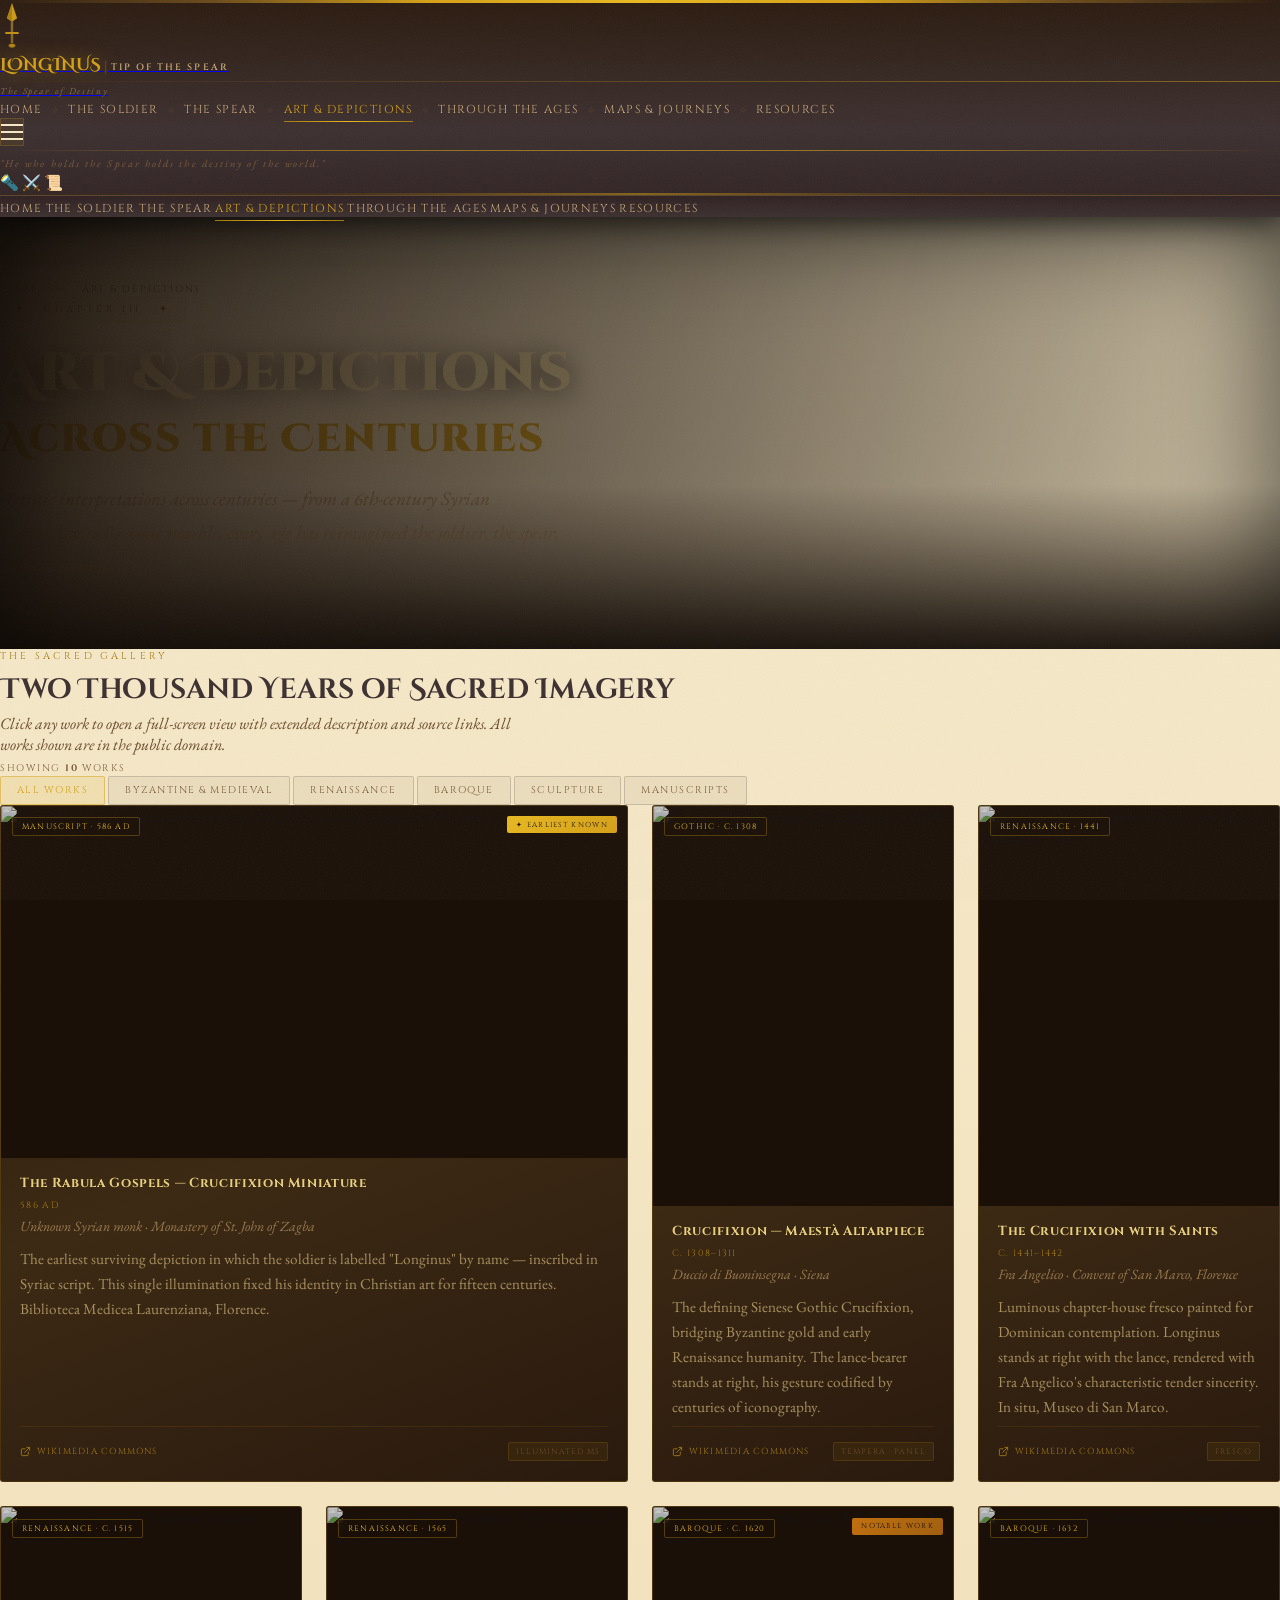
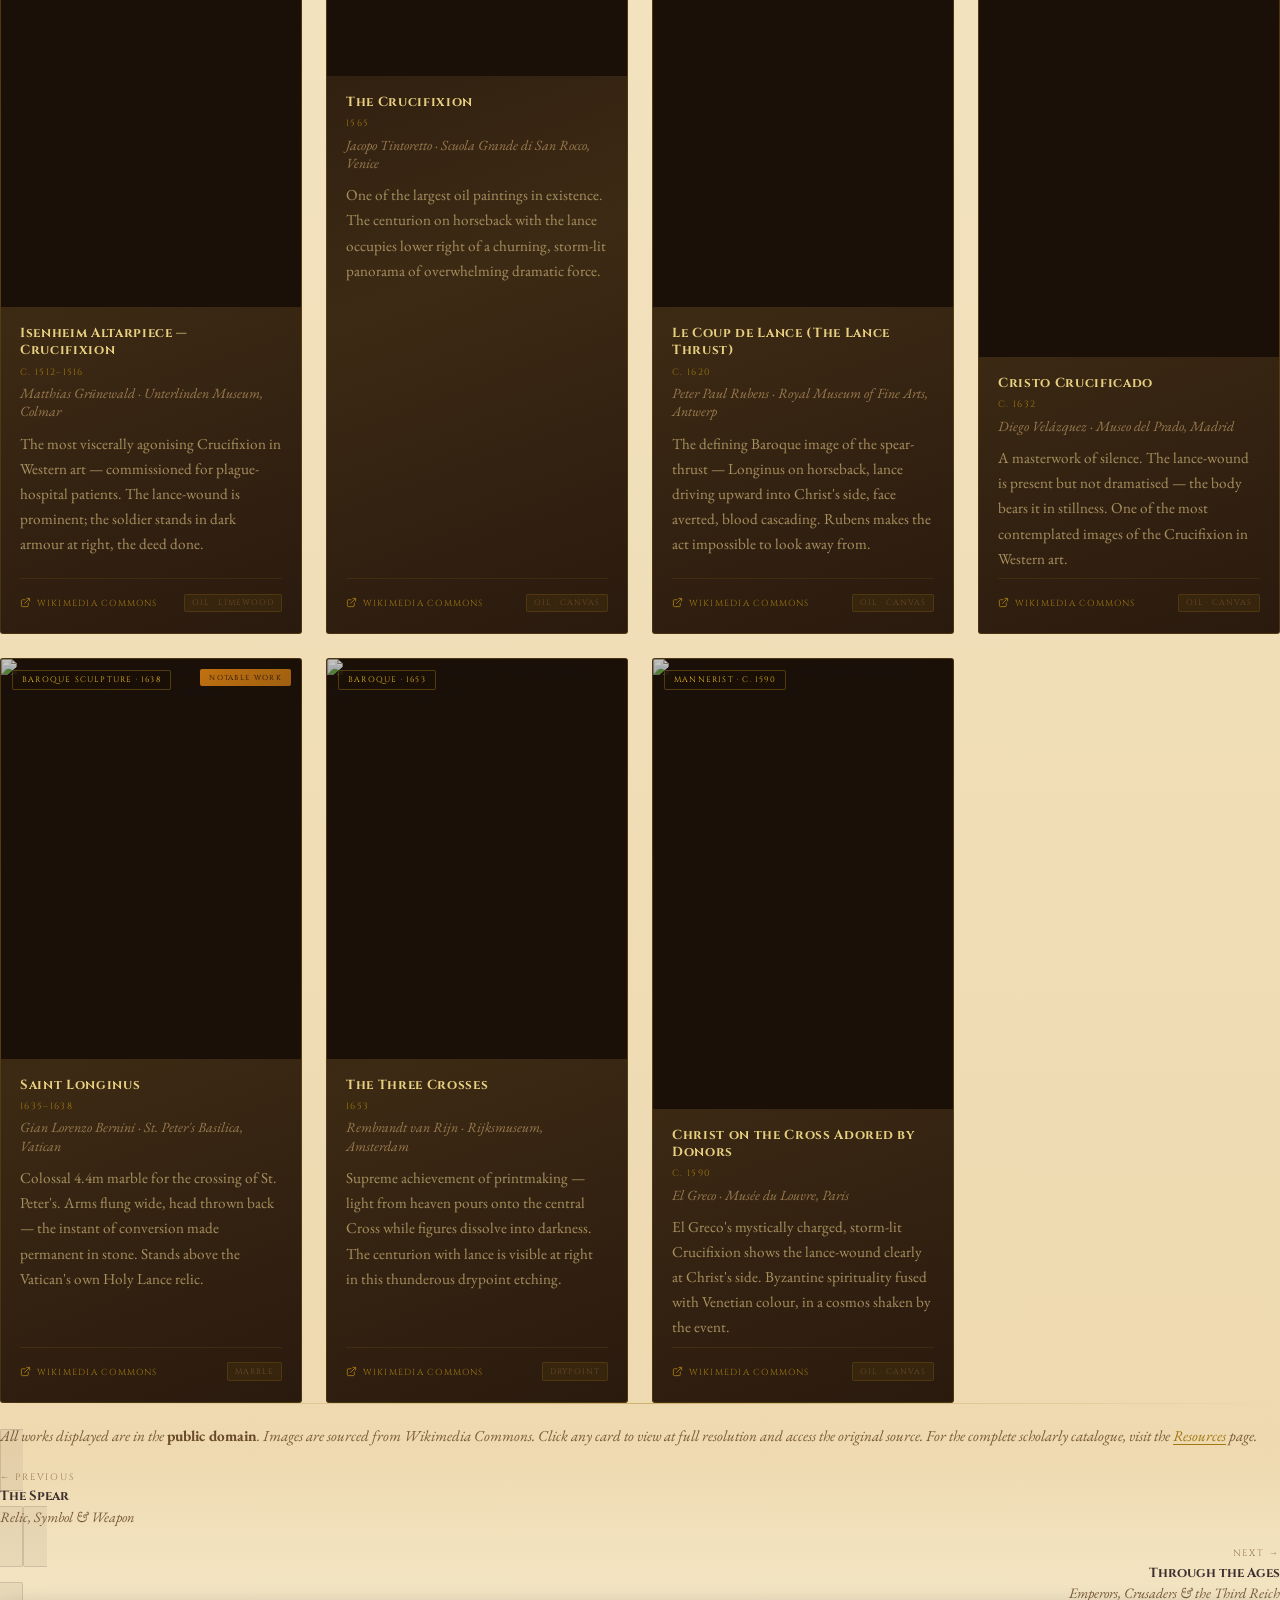
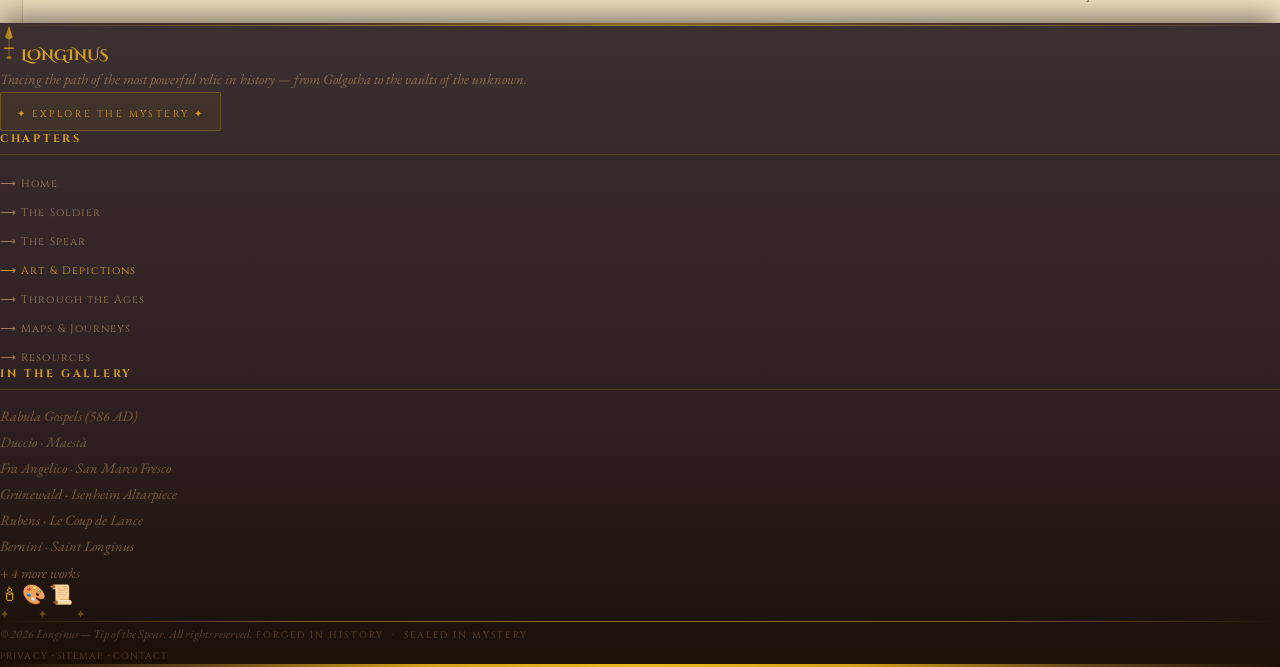
==== art-depictions.html @ 4d1e281c "Rename artifacts.html to art-depictions.html" ====
<!DOCTYPE html>
<html lang="en">
<head>
  <meta charset="UTF-8" />
  <meta name="viewport" content="width=device-width, initial-scale=1.0" />
  <title>Art &amp; Depictions — Gallery | Longinus · Tip of the Spear</title>
  <meta name="description" content="Two thousand years of sacred imagery — Longinus and the Spear of Destiny depicted from Byzantine manuscripts to Baroque masterworks." />

  <script src="https://cdn.tailwindcss.com"></script>
  <link rel="preconnect" href="https://fonts.googleapis.com" />
  <link rel="preconnect" href="https://fonts.gstatic.com" crossorigin />
  <link href="https://fonts.googleapis.com/css2?family=Cinzel+Decorative:wght@400;700;900&family=Cinzel:wght@400;600;700&family=EB+Garamond:ital,wght@0,400;0,600;1,400;1,600&display=swap" rel="stylesheet" />

  <style>
    *, *::before, *::after { box-sizing: border-box; margin: 0; padding: 0; }

    :root {
      --parchment:      #f5e8c7;
      --parchment-dark: #e8d5a3;
      --leather:        #3c2f2f;
      --gold:           #d4a017;
      --gold-light:     #e8b820;
      --gold-dim:       #a07810;
      --shadow:         #1a1008;
      --ink:            #2a1f1f;
    }

    html { scroll-behavior: smooth; }
    body {
      background-color: var(--parchment);
      color: var(--ink);
      font-family: 'EB Garamond', Georgia, serif;
      min-height: 100vh;
      display: flex;
      flex-direction: column;
      overflow-x: hidden;
    }

    /* ── Grain ── */
    .grain::before {
      content: ''; position: absolute; inset: 0;
      background-image: url("data:image/svg+xml,%3Csvg xmlns='http://www.w3.org/2000/svg' width='400' height='400'%3E%3Cfilter id='n'%3E%3CfeTurbulence type='fractalNoise' baseFrequency='0.78' numOctaves='4' stitchTiles='stitch'/%3E%3CfeColorMatrix type='saturate' values='0'/%3E%3C/filter%3E%3Crect width='400' height='400' filter='url(%23n)' opacity='0.05'/%3E%3C/svg%3E");
      pointer-events: none; z-index: 1;
    }

    .gold-rule { border:none; height:1px; background:linear-gradient(90deg,transparent,var(--gold),var(--gold-light),var(--gold),transparent); opacity:0.55; }

    /* ── Nav ── */
    .nav-link { position:relative; text-decoration:none; color:#c8a878; font-family:'Cinzel',serif; font-size:0.72rem; letter-spacing:0.12em; text-transform:uppercase; padding:0.2em 0; transition:color 0.25s; }
    .nav-link::after { content:''; position:absolute; left:50%; right:50%; bottom:-3px; height:1px; background:linear-gradient(90deg,var(--gold-dim),var(--gold-light),var(--gold-dim)); transition:left 0.3s,right 0.3s; }
    .nav-link:hover { color:var(--gold-light); }
    .nav-link:hover::after { left:0; right:0; }
    .nav-link.active { color:var(--gold); }
    .nav-link.active::after { left:0; right:0; }
    .spear-sep { display:inline-block; color:#6a4a2a; opacity:0.5; font-size:0.65rem; margin:0 0.4rem; user-select:none; }

    @keyframes border-shimmer { 0%{background-position:0% 50%} 100%{background-position:200% 50%} }
    .logo-shimmer { background:linear-gradient(90deg,transparent,rgba(212,160,23,0.5),transparent); background-size:200% 100%; animation:border-shimmer 4s linear infinite; }

    .relic-glow { transition:filter 0.35s,transform 0.35s; cursor:pointer; }
    .relic-glow:hover { filter:drop-shadow(0 0 6px rgba(212,160,23,0.85)) drop-shadow(0 0 14px rgba(212,160,23,0.45)); transform:scale(1.1); }
    .torch-icon { display:inline-block; transition:filter 0.3s,transform 0.3s; }
    .torch-icon:hover { filter:drop-shadow(0 0 8px rgba(212,160,23,0.9)); transform:scale(1.15) rotate(-5deg); }

    .hamburger span { display:block; width:22px; height:2px; background:#f5e8c7; margin:5px 0; transition:all 0.3s; transform-origin:center; }
    .hamburger.open span:nth-child(1) { transform:translateY(7px) rotate(45deg); }
    .hamburger.open span:nth-child(2) { opacity:0; transform:scaleX(0); }
    .hamburger.open span:nth-child(3) { transform:translateY(-7px) rotate(-45deg); }

    /* ── PAGE HERO ── */
    #page-hero { position:relative; min-height:48vh; display:flex; align-items:center; overflow:hidden; }
    #page-hero-bg { position:absolute; inset:0; background-image:url('art-hero-placeholder.jpg'); background-size:cover; background-position:center 25%; filter:sepia(0.6) brightness(0.28) contrast(1.2); transform:scale(1.04); }
    #page-hero::after { content:''; position:absolute; inset:0; background:linear-gradient(105deg,rgba(26,16,8,0.97) 0%,rgba(26,16,8,0.55) 55%,rgba(26,16,8,0.18) 100%); }
    #page-hero-bot { position:absolute; inset:0; background:linear-gradient(0deg,rgba(26,16,8,0.88) 0%,transparent 38%); }

    .section-eyebrow { font-family:'Cinzel',serif; font-size:0.62rem; letter-spacing:0.32em; color:var(--gold-dim); text-transform:uppercase; display:block; margin-bottom:0.55rem; }
    .breadcrumb { font-family:'Cinzel',serif; font-size:0.6rem; letter-spacing:0.2em; color:#7a5a3a; text-transform:uppercase; }
    .breadcrumb a { color:#9a7a5a; text-decoration:none; transition:color 0.2s; }
    .breadcrumb a:hover { color:var(--gold); }

    /* ── FILTER TABS ── */
    .filter-tab {
      font-family:'Cinzel',serif; font-size:0.62rem; letter-spacing:0.15em; text-transform:uppercase;
      padding:0.4rem 1rem; border-radius:2px; border:1px solid rgba(60,47,47,0.2);
      background:rgba(60,47,47,0.05); color:#7a5a3a; cursor:pointer;
      transition:background 0.25s, color 0.25s, border-color 0.25s;
      user-select:none;
    }
    .filter-tab:hover   { background:rgba(212,160,23,0.08); color:var(--gold-dim); border-color:rgba(212,160,23,0.3); }
    .filter-tab.active  { background:rgba(212,160,23,0.12); color:var(--gold); border-color:rgba(212,160,23,0.5); }

    /* ── GALLERY GRID ── */
    .gallery-grid {
      display: grid;
      grid-template-columns: repeat(auto-fill, minmax(280px, 1fr));
      gap: 1.5rem;
    }

    /* ── GALLERY CARD ── */
    .gallery-card {
      position: relative;
      background: linear-gradient(160deg, #2a1a0e, #3c2a14, #2a1a0e);
      border: 1px solid rgba(212,160,23,0.18);
      border-radius: 3px;
      overflow: hidden;
      cursor: pointer;
      transition: transform 0.35s ease, box-shadow 0.35s ease, border-color 0.35s ease;
      display: flex;
      flex-direction: column;
    }
    .gallery-card:hover {
      transform: translateY(-5px);
      box-shadow: 0 18px 50px rgba(26,16,8,0.55), 0 0 0 1px rgba(212,160,23,0.3);
      border-color: rgba(212,160,23,0.4);
    }
    .gallery-card:focus-visible { outline: 2px solid var(--gold); outline-offset: 3px; }

    /* Image wrapper */
    .card-img-wrap {
      position: relative;
      overflow: hidden;
      background: #1a1008;
    }
    .card-img-wrap img {
      width: 100%; display: block;
      object-fit: cover;
      filter: sepia(0.25) brightness(0.75) contrast(1.08) saturate(0.9);
      transition: filter 0.5s ease, transform 0.55s ease;
    }
    .gallery-card:hover .card-img-wrap img {
      filter: sepia(0.1) brightness(0.92) contrast(1.05);
      transform: scale(1.04);
    }

    /* Zoom icon overlay */
    .card-zoom-overlay {
      position: absolute; inset: 0;
      background: rgba(26,16,8,0);
      display: flex; align-items: center; justify-content: center;
      transition: background 0.35s;
    }
    .gallery-card:hover .card-zoom-overlay { background: rgba(26,16,8,0.22); }
    .card-zoom-icon {
      width: 44px; height: 44px; border-radius: 50%;
      border: 1px solid rgba(212,160,23,0.6);
      background: rgba(26,16,8,0.7);
      display: flex; align-items: center; justify-content: center;
      opacity: 0; transform: scale(0.7);
      transition: opacity 0.3s, transform 0.3s;
      backdrop-filter: blur(4px);
    }
    .gallery-card:hover .card-zoom-icon { opacity: 1; transform: scale(1); }

    /* Era badge on image */
    .card-era-badge {
      position: absolute; top: 0.7rem; left: 0.7rem;
      font-family: 'Cinzel', serif; font-size: 0.5rem; letter-spacing: 0.15em;
      text-transform: uppercase; color: var(--gold-light);
      background: rgba(26,16,8,0.82); border: 1px solid rgba(212,160,23,0.3);
      padding: 0.2rem 0.55rem; border-radius: 2px;
      backdrop-filter: blur(4px);
    }

    /* "Featured" banner */
    .card-featured-ribbon {
      position: absolute; top: 0.65rem; right: 0.65rem;
      font-family: 'Cinzel', serif; font-size: 0.45rem; letter-spacing: 0.18em;
      text-transform: uppercase; color: var(--shadow);
      background: linear-gradient(135deg, var(--gold-light), var(--gold));
      padding: 0.22rem 0.55rem; border-radius: 2px;
    }

    /* Card body */
    .card-body {
      padding: 1.1rem 1.2rem 1.3rem;
      display: flex; flex-direction: column; gap: 0.4rem;
      flex: 1;
    }
    .card-title {
      font-family: 'Cinzel', serif; font-size: 0.82rem; letter-spacing: 0.05em;
      color: #e8d080; font-weight: 700; line-height: 1.3;
    }
    .card-artist {
      font-family: 'EB Garamond', serif; font-size: 0.88rem;
      color: #9a7a50; font-style: italic; line-height: 1.3;
    }
    .card-date {
      font-family: 'Cinzel', serif; font-size: 0.58rem; letter-spacing: 0.14em;
      color: var(--gold-dim); text-transform: uppercase;
    }
    .card-desc {
      font-family: 'EB Garamond', serif; font-size: 0.95rem;
      color: #a89060; line-height: 1.65; margin-top: 0.3rem;
    }
    .card-footer {
      display: flex; align-items: center; justify-content: space-between;
      margin-top: auto; padding-top: 0.9rem;
      border-top: 1px solid rgba(212,160,23,0.1);
    }
    .card-source-link {
      font-family: 'Cinzel', serif; font-size: 0.55rem; letter-spacing: 0.14em;
      text-transform: uppercase; color: var(--gold-dim); text-decoration: none;
      transition: color 0.2s;
      display: flex; align-items: center; gap: 0.35rem;
    }
    .card-source-link:hover { color: var(--gold-light); }
    .card-medium-tag {
      font-family: 'Cinzel', serif; font-size: 0.5rem; letter-spacing: 0.12em;
      text-transform: uppercase; color: #6a4a2a;
      background: rgba(212,160,23,0.07); border: 1px solid rgba(212,160,23,0.15);
      padding: 0.18rem 0.45rem; border-radius: 2px;
    }

    /* Featured card — wider on lg+ */
    .card-featured { grid-column: span 2; }
    @media (max-width: 640px) { .card-featured { grid-column: span 1; } }

    /* Featured card horizontal layout */
    .card-featured .card-img-wrap img { max-height: 420px; }

    /* ── LIGHTBOX ── */
    #lightbox {
      position: fixed; inset: 0; z-index: 9999;
      background: rgba(10,6,3,0);
      display: flex; align-items: center; justify-content: center;
      padding: 1rem;
      pointer-events: none;
      transition: background 0.35s ease;
    }
    #lightbox.open {
      background: rgba(10,6,3,0.94);
      pointer-events: all;
    }
    #lightbox-inner {
      position: relative;
      max-width: 1100px; width: 100%;
      background: linear-gradient(160deg, #2a1a0e, #3a2814);
      border: 1px solid rgba(212,160,23,0.25);
      border-radius: 3px;
      overflow: hidden;
      display: flex; flex-direction: column;
      max-height: 92vh;
      opacity: 0; transform: scale(0.94) translateY(16px);
      transition: opacity 0.35s ease, transform 0.35s ease;
      box-shadow: 0 30px 100px rgba(0,0,0,0.8);
    }
    #lightbox.open #lightbox-inner { opacity: 1; transform: scale(1) translateY(0); }

    #lightbox-top-bar {
      position: absolute; top: 0; left: 0; right: 0; height: 3px;
      background: linear-gradient(90deg, transparent, var(--gold-dim), var(--gold), var(--gold-dim), transparent);
    }

    #lightbox-img-wrap {
      position: relative; flex: 1; overflow: hidden;
      background: #1a0e06; display: flex; align-items: center; justify-content: center;
      min-height: 200px; max-height: 62vh;
    }
    #lightbox-img {
      max-width: 100%; max-height: 100%;
      object-fit: contain;
      filter: sepia(0.1) brightness(0.88) contrast(1.05);
      display: block;
      transition: filter 0.4s;
    }
    #lightbox-img.loaded { filter: sepia(0.05) brightness(0.95) contrast(1.02); }

    /* Prev/Next arrows */
    .lb-arrow {
      position: absolute; top: 50%; transform: translateY(-50%);
      width: 44px; height: 44px; border-radius: 50%;
      border: 1px solid rgba(212,160,23,0.3);
      background: rgba(26,16,8,0.7);
      display: flex; align-items: center; justify-content: center;
      cursor: pointer; z-index: 10;
      transition: border-color 0.2s, background 0.2s, transform 0.2s;
      backdrop-filter: blur(6px);
      color: var(--gold-dim); font-size: 1.1rem;
    }
    .lb-arrow:hover { border-color: rgba(212,160,23,0.7); background: rgba(26,16,8,0.9); transform: translateY(-50%) scale(1.08); color: var(--gold); }
    #lb-prev { left: 0.9rem; }
    #lb-next { right: 0.9rem; }

    /* Loading spinner */
    #lb-spinner {
      position: absolute; inset: 0;
      display: flex; align-items: center; justify-content: center;
      background: rgba(26,16,8,0.6);
      transition: opacity 0.3s;
    }
    #lb-spinner.hidden { opacity: 0; pointer-events: none; }
    .spinner-ring {
      width: 36px; height: 36px; border-radius: 50%;
      border: 2px solid rgba(212,160,23,0.15);
      border-top-color: var(--gold-dim);
      animation: spin 0.9s linear infinite;
    }
    @keyframes spin { to { transform: rotate(360deg); } }

    #lightbox-caption {
      padding: 1.2rem 1.6rem 1.4rem;
      background: linear-gradient(0deg, rgba(10,6,3,0.6), transparent);
    }
    #lb-title   { font-family:'Cinzel',serif; font-size:0.95rem; color:#e8d080; font-weight:700; margin-bottom:0.2rem; }
    #lb-artist  { font-family:'EB Garamond',serif; font-size:0.95rem; color:#9a7a50; font-style:italic; }
    #lb-date    { font-family:'Cinzel',serif; font-size:0.58rem; letter-spacing:0.14em; color:var(--gold-dim); text-transform:uppercase; margin-bottom:0.4rem; display:block; }
    #lb-desc    { font-family:'EB Garamond',serif; font-size:1rem; color:#a89060; line-height:1.65; margin-top:0.5rem; max-width:760px; }
    #lb-source  { font-family:'Cinzel',serif; font-size:0.58rem; letter-spacing:0.14em; text-transform:uppercase; color:var(--gold-dim); text-decoration:none; display:inline-flex; align-items:center; gap:0.3rem; margin-top:0.7rem; transition:color 0.2s; }
    #lb-source:hover { color:var(--gold); }
    #lb-counter { font-family:'Cinzel',serif; font-size:0.58rem; letter-spacing:0.12em; color:#5a4030; margin-top:0.5rem; }

    #lb-close {
      position: absolute; top: 1rem; right: 1rem; z-index: 20;
      width: 38px; height: 38px; border-radius: 50%;
      border: 1px solid rgba(212,160,23,0.3); background: rgba(26,16,8,0.75);
      display: flex; align-items: center; justify-content: center;
      cursor: pointer; color: #c8a878; font-size: 1rem;
      transition: border-color 0.2s, color 0.2s, transform 0.2s;
      backdrop-filter: blur(6px);
    }
    #lb-close:hover { border-color: rgba(212,160,23,0.6); color: var(--gold); transform: scale(1.08) rotate(90deg); }

    /* ── Reveal ── */
    .reveal       { opacity:0; transform:translateY(20px); transition:opacity 0.65s ease,transform 0.65s ease; }
    .reveal.visible { opacity:1; transform:none; }
    .reveal-children > * { opacity:0; transform:translateY(16px); transition:opacity 0.55s ease,transform 0.55s ease; }
    .reveal-children.visible > *:nth-child(1){opacity:1;transform:none;transition-delay:0.04s}
    .reveal-children.visible > *:nth-child(2){opacity:1;transform:none;transition-delay:0.1s}
    .reveal-children.visible > *:nth-child(3){opacity:1;transform:none;transition-delay:0.16s}
    .reveal-children.visible > *:nth-child(4){opacity:1;transform:none;transition-delay:0.22s}
    .reveal-children.visible > *:nth-child(5){opacity:1;transform:none;transition-delay:0.28s}
    .reveal-children.visible > *:nth-child(6){opacity:1;transform:none;transition-delay:0.34s}
    .reveal-children.visible > *:nth-child(7){opacity:1;transform:none;transition-delay:0.40s}
    .reveal-children.visible > *:nth-child(8){opacity:1;transform:none;transition-delay:0.46s}
    .reveal-children.visible > *:nth-child(9){opacity:1;transform:none;transition-delay:0.52s}
    .reveal-children.visible > *:nth-child(10){opacity:1;transform:none;transition-delay:0.58s}

    @keyframes fade-up { from{opacity:0;transform:translateY(20px)} to{opacity:1;transform:none} }
    .load-1{animation:fade-up 1s ease 0.2s both}
    .load-2{animation:fade-up 1s ease 0.5s both}
    .load-3{animation:fade-up 1s ease 0.8s both}
    .load-4{animation:fade-up 1s ease 1.1s both}

    @keyframes flicker{0%,100%{opacity:1}48%{opacity:0.9}50%{opacity:0.72}52%{opacity:0.95}75%{opacity:0.85}}
    .flicker{animation:flicker 5s ease-in-out infinite}

    /* ── Gallery card stagger ── */
    .gallery-card { opacity:0; transform:translateY(24px); transition:opacity 0.55s ease,transform 0.55s ease,box-shadow 0.35s ease,border-color 0.35s ease,translate 0.35s ease; }
    .gallery-card.visible { opacity:1; transform:none; }
    .gallery-card.hidden-filter { opacity:0 !important; transform:scale(0.95) !important; pointer-events:none; position:absolute; }

    .page-nav-card { flex:1; background:rgba(60,47,47,0.06); border:1px solid rgba(60,47,47,0.15); border-radius:2px; padding:1.2rem 1.4rem; text-decoration:none; transition:background 0.25s,border-color 0.25s; }
    .page-nav-card:hover { border-color:rgba(212,160,23,0.4); background:rgba(212,160,23,0.05); }
    .footer-ornament { letter-spacing:1.2em; color:var(--gold-dim); opacity:0.6; font-size:0.7rem; }

    /* ── Count badge ── */
    #gallery-count { font-family:'Cinzel',serif; font-size:0.6rem; letter-spacing:0.18em; color:#7a5a3a; text-transform:uppercase; }
  </style>
</head>
<body>

<!-- ═══════════════════════════════ HEADER ════════════════════════════════ -->
<header class="grain relative" id="site-header"
  style="position:sticky;top:0;z-index:100;background:linear-gradient(180deg,#2a1a0e 0%,#3c2f2f 60%,#2e2020 100%);box-shadow:0 4px 30px rgba(0,0,0,0.7);">
  <div style="height:3px;background:linear-gradient(90deg,transparent,#6a4a1a,#d4a017,#e8b820,#d4a017,#6a4a1a,transparent);"></div>
  <div class="relative z-10 px-6 md:px-10 py-4 flex items-center justify-between gap-6">
    <a href="index.html" class="flex items-start gap-3 no-underline flex-shrink-0">
      <div class="relic-glow mt-1">
        <svg width="24" height="46" viewBox="0 0 28 54" fill="none">
          <polygon points="14,0 20,18 14,22 8,18" fill="#d4a017" opacity="0.95"/>
          <polygon points="14,0 14,22 8,18" fill="#a07810" opacity="0.8"/>
          <rect x="12.5" y="21" width="3" height="26" rx="1" fill="#7a5c2e"/>
          <rect x="13.2" y="21" width="1.5" height="26" rx=".75" fill="#9a7a3e" opacity="0.6"/>
          <rect x="6" y="34" width="16" height="2.5" rx="1" fill="#c09010"/>
          <ellipse cx="14" cy="50" rx="4" ry="2.5" fill="#a07810"/>
          <ellipse cx="14" cy="50" rx="2" ry="1.5" fill="#d4a017" opacity="0.5"/>
        </svg>
      </div>
      <div>
        <div class="flex items-baseline gap-2">
          <span style="font-family:'Cinzel Decorative',serif;font-size:1.05rem;font-weight:700;color:#d4a017;text-shadow:0 0 20px rgba(212,160,23,0.5);">LONGINUS</span>
          <span style="color:#6a4a2a;font-size:0.85rem;">|</span>
          <span style="font-family:'Cinzel',serif;font-size:0.58rem;letter-spacing:0.22em;color:#c8a878;text-transform:uppercase;font-weight:600;">TIP OF THE SPEAR</span>
        </div>
        <div class="logo-shimmer" style="height:1px;margin-top:5px;border-radius:2px;"></div>
        <div style="font-family:'EB Garamond',serif;font-size:0.58rem;color:#8a6a4a;letter-spacing:0.18em;margin-top:3px;font-style:italic;">The Spear of Destiny</div>
      </div>
    </a>
    <nav class="hidden lg:flex items-center gap-1 flex-wrap justify-end">
      <a href="index.html"            class="nav-link px-3 py-2">Home</a>
      <span class="spear-sep">⟡</span>
      <a href="longinus.html"         class="nav-link px-3 py-2">The Soldier</a>
      <span class="spear-sep">⟡</span>
      <a href="the-spear.html"        class="nav-link px-3 py-2">The Spear</a>
      <span class="spear-sep">⟡</span>
      <a href="artifacts.html"        class="nav-link active px-3 py-2">Art &amp; Depictions</a>
      <span class="spear-sep">⟡</span>
      <a href="through-the-ages.html" class="nav-link px-3 py-2">Through the Ages</a>
      <span class="spear-sep">⟡</span>
      <a href="maps-journeys.html"    class="nav-link px-3 py-2">Maps &amp; Journeys</a>
      <span class="spear-sep">⟡</span>
      <a href="resources.html"        class="nav-link px-3 py-2">Resources</a>
    </nav>
    <button class="hamburger lg:hidden flex flex-col justify-center items-center w-9 h-9 rounded focus:outline-none"
      id="menu-toggle" aria-label="Toggle menu"
      style="background:rgba(212,160,23,0.08);border:1px solid rgba(212,160,23,0.2);">
      <span></span><span></span><span></span>
    </button>
  </div>
  <div class="gold-rule mx-6 md:mx-10 opacity-40"></div>
  <div class="relative z-10 px-6 md:px-10 py-1.5 hidden md:flex items-center justify-between">
    <span style="font-family:'EB Garamond',serif;font-size:0.65rem;color:#7a5a3a;letter-spacing:0.2em;font-style:italic;">"He who holds the Spear holds the destiny of the world."</span>
    <div class="flex items-center gap-4">
      <span class="relic-glow torch-icon" style="color:#d4a017;font-size:0.95rem;">🔦</span>
      <span class="relic-glow torch-icon" style="color:#d4a017;font-size:0.95rem;">⚔️</span>
      <span class="relic-glow torch-icon" style="color:#d4a017;font-size:0.95rem;">📜</span>
    </div>
  </div>
  <div style="height:2px;background:linear-gradient(90deg,transparent,#4a3010,#d4a017,#4a3010,transparent);opacity:0.5;"></div>
  <div id="mobile-menu" class="hidden lg:hidden" style="background:linear-gradient(180deg,#2e2020,#3c2f2f);border-top:1px solid rgba(212,160,23,0.2);">
    <nav class="flex flex-col py-2">
      <a href="index.html"            class="nav-link px-6 py-3 border-b" style="border-color:rgba(212,160,23,0.12);">Home</a>
      <a href="longinus.html"         class="nav-link px-6 py-3 border-b" style="border-color:rgba(212,160,23,0.12);">The Soldier</a>
      <a href="the-spear.html"        class="nav-link px-6 py-3 border-b" style="border-color:rgba(212,160,23,0.12);">The Spear</a>
      <a href="artifacts.html"        class="nav-link active px-6 py-3 border-b" style="border-color:rgba(212,160,23,0.12);">Art &amp; Depictions</a>
      <a href="through-the-ages.html" class="nav-link px-6 py-3 border-b" style="border-color:rgba(212,160,23,0.12);">Through the Ages</a>
      <a href="maps-journeys.html"    class="nav-link px-6 py-3 border-b" style="border-color:rgba(212,160,23,0.12);">Maps &amp; Journeys</a>
      <a href="resources.html"        class="nav-link px-6 py-3">Resources</a>
    </nav>
  </div>
</header>


<!-- ═══════════════════════════ PAGE HERO ════════════════════════════════ -->
<section id="page-hero" aria-label="Art and Depictions — hero">
  <div id="page-hero-bg" role="img" aria-label="Classical crucifixion artwork — gallery hero"></div>
  <div id="page-hero-bot"></div>
  <div style="position:absolute;inset:0;box-shadow:inset 0 0 120px rgba(0,0,0,0.65);z-index:3;pointer-events:none;"></div>

  <div class="relative z-10 px-8 md:px-14 pb-16 pt-16 max-w-4xl w-full">
    <div class="load-1">
      <nav class="breadcrumb mb-5" aria-label="Breadcrumb">
        <a href="index.html">Home</a>
        <span style="margin:0 0.6rem;opacity:0.4;">⟶</span>
        <span style="color:#7a5a3a;">Art &amp; Depictions</span>
      </nav>
    </div>
    <div class="load-2">
      <span style="font-family:'Cinzel',serif;font-size:0.6rem;letter-spacing:0.38em;color:#8a6030;text-transform:uppercase;display:inline-block;border:1px solid rgba(212,160,23,0.18);padding:0.3rem 0.9rem;margin-bottom:1.4rem;background:rgba(212,160,23,0.04);">
        ✦ &nbsp; Chapter III &nbsp; ✦
      </span>
    </div>
    <h1 class="load-3" style="font-family:'Cinzel Decorative',serif;font-size:clamp(1.8rem,5.5vw,3.4rem);font-weight:900;color:#f0dfa8;line-height:1.12;text-shadow:0 4px 30px rgba(0,0,0,0.9);margin-bottom:1rem;">
      Art &amp; Depictions<br/>
      <span style="color:var(--gold);font-size:0.72em;letter-spacing:0.04em;text-shadow:0 0 40px rgba(212,160,23,0.4);">Across the Centuries</span>
    </h1>
    <p class="load-4" style="font-family:'EB Garamond',serif;font-size:clamp(1rem,2vw,1.2rem);color:#b8946a;line-height:1.75;max-width:560px;font-style:italic;">
      Artistic interpretations across centuries — from a 6th-century Syrian manuscript to Baroque marble, every age has reimagined the soldier, the spear, and the wound.
    </p>
  </div>
</section>


<!-- ═══════════════════════════ GALLERY SECTION ═══════════════════════════ -->
<section style="background:linear-gradient(180deg,#f5e8c7 0%,#eed9b0 100%);" class="py-14 px-5 md:px-10">
  <div class="max-w-7xl mx-auto">

    <!-- Header + filters -->
    <div class="reveal mb-10">
      <div class="flex flex-col md:flex-row md:items-end justify-between gap-5 mb-6">
        <div>
          <span class="section-eyebrow">The Sacred Gallery</span>
          <h2 style="font-family:'Cinzel Decorative',serif;font-size:clamp(1.2rem,2.8vw,1.75rem);color:var(--leather);line-height:1.3;">Two Thousand Years of Sacred Imagery</h2>
          <p style="font-family:'EB Garamond',serif;font-size:1rem;color:#6a4a2a;font-style:italic;margin-top:0.3rem;max-width:540px;">Click any work to open a full-screen view with extended description and source links. All works shown are in the public domain.</p>
        </div>
        <span id="gallery-count" aria-live="polite">Showing <strong id="count-num">10</strong> works</span>
      </div>

      <!-- Filter tabs -->
      <div class="flex flex-wrap gap-2" role="group" aria-label="Filter by era">
        <button class="filter-tab active" data-filter="all">All Works</button>
        <button class="filter-tab" data-filter="byzantine">Byzantine &amp; Medieval</button>
        <button class="filter-tab" data-filter="renaissance">Renaissance</button>
        <button class="filter-tab" data-filter="baroque">Baroque</button>
        <button class="filter-tab" data-filter="sculpture">Sculpture</button>
        <button class="filter-tab" data-filter="manuscript">Manuscripts</button>
      </div>
    </div>

    <!-- ── THE GRID ── -->
    <div class="gallery-grid reveal-children" id="gallery-grid">

      <!-- 1. Rabula Gospels — FEATURED -->
      <article class="gallery-card card-featured" tabindex="0" role="button" aria-label="Open: Rabula Gospels Crucifixion"
        data-era="manuscript"
        data-img="https://upload.wikimedia.org/wikipedia/commons/thumb/5/5e/Rabbula-Gospels_fol._13a.jpg/1280px-Rabbula-Gospels_fol._13a.jpg"
        data-title="The Rabula Gospels — Crucifixion Miniature"
        data-artist="Unknown Syrian monk"
        data-date="586 AD · Monastery of St. John of Zagba, Mesopotamia"
        data-desc="The earliest surviving image in which the spear-bearer is labelled 'Longinus' by name, inscribed in Syriac script beside the figure at Christ's right. This full-page illumination from the Rabula Gospels established the iconographic convention of the named centurion for all subsequent Christian art. The manuscript is held at the Biblioteca Medicea Laurenziana, Florence. The scene also shows Stephaton, the soldier offering vinegar on a sponge — a pairing that became standard in Byzantine crucifixion iconography."
        data-medium="Manuscript illumination"
        data-source="https://commons.wikimedia.org/wiki/File:Rabbula-Gospels_fol._13a.jpg"
        data-featured="true">
        <div class="card-img-wrap" style="aspect-ratio:16/9;">
          <img src="https://upload.wikimedia.org/wikipedia/commons/thumb/5/5e/Rabbula-Gospels_fol._13a.jpg/1280px-Rabbula-Gospels_fol._13a.jpg"
               alt="Rabula Gospels Crucifixion miniature, 586 AD, showing Longinus with spear"
               loading="eager" />
          <div class="card-zoom-overlay">
            <div class="card-zoom-icon">
              <svg width="18" height="18" viewBox="0 0 24 24" fill="none" stroke="#d4a017" stroke-width="1.8" stroke-linecap="round" stroke-linejoin="round"><circle cx="11" cy="11" r="7"/><line x1="21" y1="21" x2="16.65" y2="16.65"/><line x1="11" y1="8" x2="11" y2="14"/><line x1="8" y1="11" x2="14" y2="11"/></svg>
            </div>
          </div>
          <div class="card-era-badge">Manuscript · 586 AD</div>
          <div class="card-featured-ribbon">✦ Earliest Known</div>
        </div>
        <div class="card-body">
          <h3 class="card-title">The Rabula Gospels — Crucifixion Miniature</h3>
          <span class="card-date">586 AD</span>
          <p class="card-artist">Unknown Syrian monk · Monastery of St. John of Zagba</p>
          <p class="card-desc">The earliest surviving depiction in which the soldier is labelled "Longinus" by name — inscribed in Syriac script. This single illumination fixed his identity in Christian art for fifteen centuries. Biblioteca Medicea Laurenziana, Florence.</p>
          <div class="card-footer">
            <a href="https://commons.wikimedia.org/wiki/File:Rabbula-Gospels_fol._13a.jpg" target="_blank" rel="noopener" class="card-source-link" onclick="event.stopPropagation()">
              <svg width="11" height="11" viewBox="0 0 24 24" fill="none" stroke="currentColor" stroke-width="2" stroke-linecap="round"><path d="M18 13v6a2 2 0 01-2 2H5a2 2 0 01-2-2V8a2 2 0 012-2h6"/><polyline points="15 3 21 3 21 9"/><line x1="10" y1="14" x2="21" y2="3"/></svg>
              Wikimedia Commons
            </a>
            <span class="card-medium-tag">Illuminated MS</span>
          </div>
        </div>
      </article>

      <!-- 2. Duccio — Maestà (Crucifixion panel) -->
      <article class="gallery-card" tabindex="0" role="button" aria-label="Open: Duccio Maestà Crucifixion"
        data-era="medieval"
        data-img="https://upload.wikimedia.org/wikipedia/commons/thumb/0/07/Duccio_di_Buoninsegna_-_Crucifix_-_WGA06789.jpg/800px-Duccio_di_Buoninsegna_-_Crucifix_-_WGA06789.jpg"
        data-title="Crucifixion — Maestà Altarpiece"
        data-artist="Duccio di Buoninsegna"
        data-date="c. 1308–1311 · Siena Cathedral"
        data-desc="Duccio's monumental Maestà was the defining work of Sienese Gothic painting. The Crucifixion panel of the predella presents the soldier with the lance at Christ's right side, rendered in the flat, jewel-like gold of Byzantine tradition while beginning to introduce the psychological individualism that would flower in the Renaissance. The altarpiece originally graced the high altar of Siena Cathedral; its panels are now dispersed across several museums."
        data-medium="Tempera on panel"
        data-source="https://commons.wikimedia.org/wiki/File:Duccio_di_Buoninsegna_-_Crucifix_-_WGA06789.jpg">
        <div class="card-img-wrap" style="aspect-ratio:3/4;">
          <img src="https://upload.wikimedia.org/wikipedia/commons/thumb/0/07/Duccio_di_Buoninsegna_-_Crucifix_-_WGA06789.jpg/800px-Duccio_di_Buoninsegna_-_Crucifix_-_WGA06789.jpg"
               alt="Duccio di Buoninsegna, Crucifixion, c. 1308" loading="lazy" />
          <div class="card-zoom-overlay"><div class="card-zoom-icon"><svg width="16" height="16" viewBox="0 0 24 24" fill="none" stroke="#d4a017" stroke-width="1.8" stroke-linecap="round"><circle cx="11" cy="11" r="7"/><line x1="21" y1="21" x2="16.65" y2="16.65"/><line x1="11" y1="8" x2="11" y2="14"/><line x1="8" y1="11" x2="14" y2="11"/></svg></div></div>
          <div class="card-era-badge">Gothic · c. 1308</div>
        </div>
        <div class="card-body">
          <h3 class="card-title">Crucifixion — Maestà Altarpiece</h3>
          <span class="card-date">c. 1308–1311</span>
          <p class="card-artist">Duccio di Buoninsegna · Siena</p>
          <p class="card-desc">The defining Sienese Gothic Crucifixion, bridging Byzantine gold and early Renaissance humanity. The lance-bearer stands at right, his gesture codified by centuries of iconography.</p>
          <div class="card-footer">
            <a href="https://commons.wikimedia.org/wiki/File:Duccio_di_Buoninsegna_-_Crucifix_-_WGA06789.jpg" target="_blank" rel="noopener" class="card-source-link" onclick="event.stopPropagation()"><svg width="11" height="11" viewBox="0 0 24 24" fill="none" stroke="currentColor" stroke-width="2" stroke-linecap="round"><path d="M18 13v6a2 2 0 01-2 2H5a2 2 0 01-2-2V8a2 2 0 012-2h6"/><polyline points="15 3 21 3 21 9"/><line x1="10" y1="14" x2="21" y2="3"/></svg>Wikimedia Commons</a>
            <span class="card-medium-tag">Tempera · Panel</span>
          </div>
        </div>
      </article>

      <!-- 3. Fra Angelico — Crucifixion fresco -->
      <article class="gallery-card" tabindex="0" role="button" aria-label="Open: Fra Angelico Crucifixion fresco"
        data-era="renaissance"
        data-img="https://upload.wikimedia.org/wikipedia/commons/thumb/3/34/Fra_Angelico_-_Crucifixion_%28San_Marco%29_-_WGA00573.jpg/800px-Fra_Angelico_-_Crucifixion_%28San_Marco%29_-_WGA00573.jpg"
        data-title="The Crucifixion with Saints"
        data-artist="Fra Angelico (Guido di Pietro)"
        data-date="c. 1441–1442 · Convent of San Marco, Florence"
        data-desc="Fra Angelico's luminous fresco in the chapter house of San Marco depicts the Crucifixion surrounded by an assembly of Dominican saints and biblical witnesses. Longinus appears at the right of the cross, lance in hand, rendered with the soft, devotional clarity characteristic of Fra Angelico's vision. The fresco was painted for the meditation of the Dominican friars and remains in situ at the Museo di San Marco, Florence. The work is notable for its transparent emotional sincerity — each witness bears an expression of interior contemplation rather than dramatic gesture."
        data-medium="Fresco"
        data-source="https://commons.wikimedia.org/wiki/File:Fra_Angelico_-_Crucifixion_(San_Marco)_-_WGA00573.jpg">
        <div class="card-img-wrap" style="aspect-ratio:3/4;">
          <img src="https://upload.wikimedia.org/wikipedia/commons/thumb/3/34/Fra_Angelico_-_Crucifixion_%28San_Marco%29_-_WGA00573.jpg/800px-Fra_Angelico_-_Crucifixion_%28San_Marco%29_-_WGA00573.jpg"
               alt="Fra Angelico, Crucifixion fresco, San Marco, Florence, c. 1441" loading="lazy" />
          <div class="card-zoom-overlay"><div class="card-zoom-icon"><svg width="16" height="16" viewBox="0 0 24 24" fill="none" stroke="#d4a017" stroke-width="1.8" stroke-linecap="round"><circle cx="11" cy="11" r="7"/><line x1="21" y1="21" x2="16.65" y2="16.65"/><line x1="11" y1="8" x2="11" y2="14"/><line x1="8" y1="11" x2="14" y2="11"/></svg></div></div>
          <div class="card-era-badge">Renaissance · 1441</div>
        </div>
        <div class="card-body">
          <h3 class="card-title">The Crucifixion with Saints</h3>
          <span class="card-date">c. 1441–1442</span>
          <p class="card-artist">Fra Angelico · Convent of San Marco, Florence</p>
          <p class="card-desc">Luminous chapter-house fresco painted for Dominican contemplation. Longinus stands at right with the lance, rendered with Fra Angelico's characteristic tender sincerity. In situ, Museo di San Marco.</p>
          <div class="card-footer">
            <a href="https://commons.wikimedia.org/wiki/File:Fra_Angelico_-_Crucifixion_(San_Marco)_-_WGA00573.jpg" target="_blank" rel="noopener" class="card-source-link" onclick="event.stopPropagation()"><svg width="11" height="11" viewBox="0 0 24 24" fill="none" stroke="currentColor" stroke-width="2" stroke-linecap="round"><path d="M18 13v6a2 2 0 01-2 2H5a2 2 0 01-2-2V8a2 2 0 012-2h6"/><polyline points="15 3 21 3 21 9"/><line x1="10" y1="14" x2="21" y2="3"/></svg>Wikimedia Commons</a>
            <span class="card-medium-tag">Fresco</span>
          </div>
        </div>
      </article>

      <!-- 4. Grünewald — Isenheim Altarpiece -->
      <article class="gallery-card" tabindex="0" role="button" aria-label="Open: Grünewald Isenheim Altarpiece"
        data-era="renaissance"
        data-img="https://upload.wikimedia.org/wikipedia/commons/thumb/b/be/Matthias_Gr%C3%BCnewald_-_The_Crucifixion_-_WGA10723.jpg/800px-Matthias_Gr%C3%BCnewald_-_The_Crucifixion_-_WGA10723.jpg"
        data-title="Isenheim Altarpiece — Crucifixion"
        data-artist="Matthias Grünewald (Mathis Gothart Nithart)"
        data-date="c. 1512–1516 · Unterlinden Museum, Colmar, Alsace"
        data-desc="The Isenheim Altarpiece is widely regarded as one of the most powerful representations of Christ's suffering in the entire Western canon. Commissioned for the Antonite monastery at Isenheim, where patients suffering from ergotism and skin diseases were treated, the altarpiece was designed so the sick could identify their own suffering with the agonised, plague-marked body of Christ. The wounds are grotesquely magnified; the lance-wound at the side is prominent in the composition. The soldier with the spear stands at right in sombre armour, the act already accomplished. Colmar, France."
        data-medium="Oil on limewood panel"
        data-source="https://commons.wikimedia.org/wiki/File:Matthias_Gr%C3%BCnewald_-_The_Crucifixion_-_WGA10723.jpg">
        <div class="card-img-wrap" style="aspect-ratio:3/4;">
          <img src="https://upload.wikimedia.org/wikipedia/commons/thumb/b/be/Matthias_Gr%C3%BCnewald_-_The_Crucifixion_-_WGA10723.jpg/800px-Matthias_Gr%C3%BCnewald_-_The_Crucifixion_-_WGA10723.jpg"
               alt="Matthias Grünewald, Isenheim Altarpiece Crucifixion, c.1515" loading="lazy" />
          <div class="card-zoom-overlay"><div class="card-zoom-icon"><svg width="16" height="16" viewBox="0 0 24 24" fill="none" stroke="#d4a017" stroke-width="1.8" stroke-linecap="round"><circle cx="11" cy="11" r="7"/><line x1="21" y1="21" x2="16.65" y2="16.65"/><line x1="11" y1="8" x2="11" y2="14"/><line x1="8" y1="11" x2="14" y2="11"/></svg></div></div>
          <div class="card-era-badge">Renaissance · c. 1515</div>
        </div>
        <div class="card-body">
          <h3 class="card-title">Isenheim Altarpiece — Crucifixion</h3>
          <span class="card-date">c. 1512–1516</span>
          <p class="card-artist">Matthias Grünewald · Unterlinden Museum, Colmar</p>
          <p class="card-desc">The most viscerally agonising Crucifixion in Western art — commissioned for plague-hospital patients. The lance-wound is prominent; the soldier stands in dark armour at right, the deed done.</p>
          <div class="card-footer">
            <a href="https://commons.wikimedia.org/wiki/File:Matthias_Gr%C3%BCnewald_-_The_Crucifixion_-_WGA10723.jpg" target="_blank" rel="noopener" class="card-source-link" onclick="event.stopPropagation()"><svg width="11" height="11" viewBox="0 0 24 24" fill="none" stroke="currentColor" stroke-width="2" stroke-linecap="round"><path d="M18 13v6a2 2 0 01-2 2H5a2 2 0 01-2-2V8a2 2 0 012-2h6"/><polyline points="15 3 21 3 21 9"/><line x1="10" y1="14" x2="21" y2="3"/></svg>Wikimedia Commons</a>
            <span class="card-medium-tag">Oil · Limewood</span>
          </div>
        </div>
      </article>

      <!-- 5. Tintoretto — Crucifixion -->
      <article class="gallery-card" tabindex="0" role="button" aria-label="Open: Tintoretto Crucifixion"
        data-era="renaissance"
        data-img="https://upload.wikimedia.org/wikipedia/commons/thumb/1/1a/Jacopo_Tintoretto_-_The_Crucifixion_-_WGA22641.jpg/1280px-Jacopo_Tintoretto_-_The_Crucifixion_-_WGA22641.jpg"
        data-title="The Crucifixion"
        data-artist="Jacopo Tintoretto"
        data-date="1565 · Scuola Grande di San Rocco, Venice"
        data-desc="Tintoretto's monumental Crucifixion fills an entire wall of the Sala dell'Albergo at the Scuola Grande di San Rocco, Venice — one of the largest oil paintings in existence. The composition writhes with figures: soldiers, bystanders, the grieving Mary, and at the lower right, the centurion on horseback who has just delivered the lance-thrust. Tintoretto's dramatic diagonals and storm-lit sky create a scene of overwhelming theatrical immediacy. The soldier with the lance is not isolated but subsumed into the churning human drama — an anonymous act in a world gone dark."
        data-medium="Oil on canvas"
        data-source="https://commons.wikimedia.org/wiki/File:Jacopo_Tintoretto_-_The_Crucifixion_-_WGA22641.jpg">
        <div class="card-img-wrap" style="aspect-ratio:16/9;">
          <img src="https://upload.wikimedia.org/wikipedia/commons/thumb/1/1a/Jacopo_Tintoretto_-_The_Crucifixion_-_WGA22641.jpg/1280px-Jacopo_Tintoretto_-_The_Crucifixion_-_WGA22641.jpg"
               alt="Tintoretto, The Crucifixion, 1565, Scuola di San Rocco Venice" loading="lazy" />
          <div class="card-zoom-overlay"><div class="card-zoom-icon"><svg width="16" height="16" viewBox="0 0 24 24" fill="none" stroke="#d4a017" stroke-width="1.8" stroke-linecap="round"><circle cx="11" cy="11" r="7"/><line x1="21" y1="21" x2="16.65" y2="16.65"/><line x1="11" y1="8" x2="11" y2="14"/><line x1="8" y1="11" x2="14" y2="11"/></svg></div></div>
          <div class="card-era-badge">Renaissance · 1565</div>
        </div>
        <div class="card-body">
          <h3 class="card-title">The Crucifixion</h3>
          <span class="card-date">1565</span>
          <p class="card-artist">Jacopo Tintoretto · Scuola Grande di San Rocco, Venice</p>
          <p class="card-desc">One of the largest oil paintings in existence. The centurion on horseback with the lance occupies lower right of a churning, storm-lit panorama of overwhelming dramatic force.</p>
          <div class="card-footer">
            <a href="https://commons.wikimedia.org/wiki/File:Jacopo_Tintoretto_-_The_Crucifixion_-_WGA22641.jpg" target="_blank" rel="noopener" class="card-source-link" onclick="event.stopPropagation()"><svg width="11" height="11" viewBox="0 0 24 24" fill="none" stroke="currentColor" stroke-width="2" stroke-linecap="round"><path d="M18 13v6a2 2 0 01-2 2H5a2 2 0 01-2-2V8a2 2 0 012-2h6"/><polyline points="15 3 21 3 21 9"/><line x1="10" y1="14" x2="21" y2="3"/></svg>Wikimedia Commons</a>
            <span class="card-medium-tag">Oil · Canvas</span>
          </div>
        </div>
      </article>

      <!-- 6. Rubens — Lance of Longinus -->
      <article class="gallery-card" tabindex="0" role="button" aria-label="Open: Rubens Lance of Longinus"
        data-era="baroque"
        data-img="https://upload.wikimedia.org/wikipedia/commons/thumb/d/d5/Peter_Paul_Rubens_-_Le_coup_de_lance.jpg/800px-Peter_Paul_Rubens_-_Le_coup_de_lance.jpg"
        data-title="Le Coup de Lance (The Lance Thrust)"
        data-artist="Peter Paul Rubens"
        data-date="c. 1620 · Royal Museum of Fine Arts, Antwerp"
        data-desc="Rubens painted the spear-thrust directly — the moment of the lance entering Christ's side — with the full force of his Baroque dramatic genius. The soldier Longinus, mounted on horseback, drives the lance upward from lower right, his face turned away, unable to witness the act fully. Blood and fluid cascade visibly from the wound. The two thieves beside Christ have had their legs broken; Jesus alone is spared this. The composition is a thunderclap of intersecting diagonals and crimson light, held at the Royal Museum of Fine Arts, Antwerp, Belgium."
        data-medium="Oil on canvas"
        data-source="https://commons.wikimedia.org/wiki/File:Peter_Paul_Rubens_-_Le_coup_de_lance.jpg">
        <div class="card-img-wrap" style="aspect-ratio:3/4;">
          <img src="https://upload.wikimedia.org/wikipedia/commons/thumb/d/d5/Peter_Paul_Rubens_-_Le_coup_de_lance.jpg/800px-Peter_Paul_Rubens_-_Le_coup_de_lance.jpg"
               alt="Peter Paul Rubens, Le Coup de Lance, c.1620, Antwerp" loading="lazy" />
          <div class="card-zoom-overlay"><div class="card-zoom-icon"><svg width="16" height="16" viewBox="0 0 24 24" fill="none" stroke="#d4a017" stroke-width="1.8" stroke-linecap="round"><circle cx="11" cy="11" r="7"/><line x1="21" y1="21" x2="16.65" y2="16.65"/><line x1="11" y1="8" x2="11" y2="14"/><line x1="8" y1="11" x2="14" y2="11"/></svg></div></div>
          <div class="card-era-badge">Baroque · c. 1620</div>
          <div class="card-featured-ribbon" style="background:linear-gradient(135deg,#c07010,#a06010);">Notable Work</div>
        </div>
        <div class="card-body">
          <h3 class="card-title">Le Coup de Lance (The Lance Thrust)</h3>
          <span class="card-date">c. 1620</span>
          <p class="card-artist">Peter Paul Rubens · Royal Museum of Fine Arts, Antwerp</p>
          <p class="card-desc">The defining Baroque image of the spear-thrust — Longinus on horseback, lance driving upward into Christ's side, face averted, blood cascading. Rubens makes the act impossible to look away from.</p>
          <div class="card-footer">
            <a href="https://commons.wikimedia.org/wiki/File:Peter_Paul_Rubens_-_Le_coup_de_lance.jpg" target="_blank" rel="noopener" class="card-source-link" onclick="event.stopPropagation()"><svg width="11" height="11" viewBox="0 0 24 24" fill="none" stroke="currentColor" stroke-width="2" stroke-linecap="round"><path d="M18 13v6a2 2 0 01-2 2H5a2 2 0 01-2-2V8a2 2 0 012-2h6"/><polyline points="15 3 21 3 21 9"/><line x1="10" y1="14" x2="21" y2="3"/></svg>Wikimedia Commons</a>
            <span class="card-medium-tag">Oil · Canvas</span>
          </div>
        </div>
      </article>

      <!-- 7. Velázquez — Christ on the Cross -->
      <article class="gallery-card" tabindex="0" role="button" aria-label="Open: Velázquez Christ on the Cross"
        data-era="baroque"
        data-img="https://upload.wikimedia.org/wikipedia/commons/thumb/e/e9/Vel%C3%A1zquez_-_Cristo_crucificado_%28Museo_del_Prado%2C_1632%29.jpg/500px-Vel%C3%A1zquez_-_Cristo_crucificado_%28Museo_del_Prado%2C_1632%29.jpg"
        data-title="Cristo Crucificado (Christ on the Cross)"
        data-artist="Diego Velázquez"
        data-date="c. 1632 · Museo del Prado, Madrid"
        data-desc="Velázquez's haunting Cristo Crucificado strips the Crucifixion to its barest, most contemplative essentials. Unlike the crowded scenes of Rubens or Tintoretto, here there is only the Cross, the body, and darkness. The lance-wound is implied rather than dramatised — the body bears its wound in silence. The work was painted for the convent of San Plácido in Madrid and is now among the treasures of the Museo del Prado. The extraordinary stillness of the composition — the bowed head, the composed hands, the absence of all spectacle — has made it one of the most meditated images of the Crucifixion in Spanish art."
        data-medium="Oil on canvas"
        data-source="https://commons.wikimedia.org/wiki/File:Vel%C3%A1zquez_-_Cristo_crucificado_(Museo_del_Prado,_1632).jpg">
        <div class="card-img-wrap" style="aspect-ratio:2/3;">
          <img src="https://upload.wikimedia.org/wikipedia/commons/thumb/e/e9/Vel%C3%A1zquez_-_Cristo_crucificado_%28Museo_del_Prado%2C_1632%29.jpg/500px-Vel%C3%A1zquez_-_Cristo_crucificado_%28Museo_del_Prado%2C_1632%29.jpg"
               alt="Diego Velázquez, Christ on the Cross, 1632, Prado Museum" loading="lazy" />
          <div class="card-zoom-overlay"><div class="card-zoom-icon"><svg width="16" height="16" viewBox="0 0 24 24" fill="none" stroke="#d4a017" stroke-width="1.8" stroke-linecap="round"><circle cx="11" cy="11" r="7"/><line x1="21" y1="21" x2="16.65" y2="16.65"/><line x1="11" y1="8" x2="11" y2="14"/><line x1="8" y1="11" x2="14" y2="11"/></svg></div></div>
          <div class="card-era-badge">Baroque · 1632</div>
        </div>
        <div class="card-body">
          <h3 class="card-title">Cristo Crucificado</h3>
          <span class="card-date">c. 1632</span>
          <p class="card-artist">Diego Velázquez · Museo del Prado, Madrid</p>
          <p class="card-desc">A masterwork of silence. The lance-wound is present but not dramatised — the body bears it in stillness. One of the most contemplated images of the Crucifixion in Western art.</p>
          <div class="card-footer">
            <a href="https://commons.wikimedia.org/wiki/File:Vel%C3%A1zquez_-_Cristo_crucificado_(Museo_del_Prado,_1632).jpg" target="_blank" rel="noopener" class="card-source-link" onclick="event.stopPropagation()"><svg width="11" height="11" viewBox="0 0 24 24" fill="none" stroke="currentColor" stroke-width="2" stroke-linecap="round"><path d="M18 13v6a2 2 0 01-2 2H5a2 2 0 01-2-2V8a2 2 0 012-2h6"/><polyline points="15 3 21 3 21 9"/><line x1="10" y1="14" x2="21" y2="3"/></svg>Wikimedia Commons</a>
            <span class="card-medium-tag">Oil · Canvas</span>
          </div>
        </div>
      </article>

      <!-- 8. Bernini — Saint Longinus sculpture -->
      <article class="gallery-card" tabindex="0" role="button" aria-label="Open: Bernini Saint Longinus"
        data-era="sculpture"
        data-img="https://upload.wikimedia.org/wikipedia/commons/thumb/1/17/Bernini_-_Longinus.jpg/800px-Bernini_-_Longinus.jpg"
        data-title="Saint Longinus"
        data-artist="Gian Lorenzo Bernini"
        data-date="1635–1638 · St. Peter's Basilica, Vatican City"
        data-desc="Bernini's colossal marble Saint Longinus — standing 4.4 metres tall — is one of four statues commissioned for the crossing piers of St. Peter's Basilica. The figure captures the instant of conversion: arms flung wide in an attitude of sudden surrender and rapturous recognition, head thrown back, eyes raised toward the dome above. In one hand, barely visible, the soldier once held the lance. Bernini worked from his own designs and executed the drapery with an almost supernatural command of stone. The statue stands directly above the crypt where, according to Vatican tradition, a fragment of the Holy Lance is preserved. It remains in situ in St. Peter's Basilica."
        data-medium="Marble sculpture"
        data-source="https://commons.wikimedia.org/wiki/File:Bernini_-_Longinus.jpg">
        <div class="card-img-wrap" style="aspect-ratio:3/4;">
          <img src="https://upload.wikimedia.org/wikipedia/commons/thumb/1/17/Bernini_-_Longinus.jpg/800px-Bernini_-_Longinus.jpg"
               alt="Gian Lorenzo Bernini, Saint Longinus marble statue, 1635-1638, St. Peter's Basilica" loading="lazy" />
          <div class="card-zoom-overlay"><div class="card-zoom-icon"><svg width="16" height="16" viewBox="0 0 24 24" fill="none" stroke="#d4a017" stroke-width="1.8" stroke-linecap="round"><circle cx="11" cy="11" r="7"/><line x1="21" y1="21" x2="16.65" y2="16.65"/><line x1="11" y1="8" x2="11" y2="14"/><line x1="8" y1="11" x2="14" y2="11"/></svg></div></div>
          <div class="card-era-badge">Baroque Sculpture · 1638</div>
          <div class="card-featured-ribbon" style="background:linear-gradient(135deg,#c07010,#a06010);">Notable Work</div>
        </div>
        <div class="card-body">
          <h3 class="card-title">Saint Longinus</h3>
          <span class="card-date">1635–1638</span>
          <p class="card-artist">Gian Lorenzo Bernini · St. Peter's Basilica, Vatican</p>
          <p class="card-desc">Colossal 4.4m marble for the crossing of St. Peter's. Arms flung wide, head thrown back — the instant of conversion made permanent in stone. Stands above the Vatican's own Holy Lance relic.</p>
          <div class="card-footer">
            <a href="https://commons.wikimedia.org/wiki/File:Bernini_-_Longinus.jpg" target="_blank" rel="noopener" class="card-source-link" onclick="event.stopPropagation()"><svg width="11" height="11" viewBox="0 0 24 24" fill="none" stroke="currentColor" stroke-width="2" stroke-linecap="round"><path d="M18 13v6a2 2 0 01-2 2H5a2 2 0 01-2-2V8a2 2 0 012-2h6"/><polyline points="15 3 21 3 21 9"/><line x1="10" y1="14" x2="21" y2="3"/></svg>Wikimedia Commons</a>
            <span class="card-medium-tag">Marble</span>
          </div>
        </div>
      </article>

      <!-- 9. Rembrandt — Three Crosses etching -->
      <article class="gallery-card" tabindex="0" role="button" aria-label="Open: Rembrandt The Three Crosses"
        data-era="baroque"
        data-img="https://upload.wikimedia.org/wikipedia/commons/thumb/a/a2/Rembrandt_van_Rijn_-_The_Three_Crosses_1653.jpg/800px-Rembrandt_van_Rijn_-_The_Three_Crosses_1653.jpg"
        data-title="The Three Crosses"
        data-artist="Rembrandt van Rijn"
        data-date="1653 · Rijksmuseum, Amsterdam"
        data-desc="Rembrandt's monumental drypoint etching The Three Crosses is among the supreme achievements of printmaking. Light pours from above in thick shafts as if from the opening heaven itself, illuminating Christ on the central cross while the surrounding figures are plunged into dramatic shadow. The centurion with the lance — identifiable by his upraised weapon — is among the figures visible at the right. Rembrandt reworked this plate through multiple states over many years, and the later states show increasingly violent reworking, suggesting a deepening engagement with the moment's theological darkness. The 4th state (c. 1660) is particularly celebrated for its transformations."
        data-medium="Drypoint etching"
        data-source="https://commons.wikimedia.org/wiki/File:Rembrandt_van_Rijn_-_The_Three_Crosses_1653.jpg">
        <div class="card-img-wrap" style="aspect-ratio:3/4;">
          <img src="https://upload.wikimedia.org/wikipedia/commons/thumb/a/a2/Rembrandt_van_Rijn_-_The_Three_Crosses_1653.jpg/800px-Rembrandt_van_Rijn_-_The_Three_Crosses_1653.jpg"
               alt="Rembrandt van Rijn, The Three Crosses, drypoint etching, 1653" loading="lazy" />
          <div class="card-zoom-overlay"><div class="card-zoom-icon"><svg width="16" height="16" viewBox="0 0 24 24" fill="none" stroke="#d4a017" stroke-width="1.8" stroke-linecap="round"><circle cx="11" cy="11" r="7"/><line x1="21" y1="21" x2="16.65" y2="16.65"/><line x1="11" y1="8" x2="11" y2="14"/><line x1="8" y1="11" x2="14" y2="11"/></svg></div></div>
          <div class="card-era-badge">Baroque · 1653</div>
        </div>
        <div class="card-body">
          <h3 class="card-title">The Three Crosses</h3>
          <span class="card-date">1653</span>
          <p class="card-artist">Rembrandt van Rijn · Rijksmuseum, Amsterdam</p>
          <p class="card-desc">Supreme achievement of printmaking — light from heaven pours onto the central Cross while figures dissolve into darkness. The centurion with lance is visible at right in this thunderous drypoint etching.</p>
          <div class="card-footer">
            <a href="https://commons.wikimedia.org/wiki/File:Rembrandt_van_Rijn_-_The_Three_Crosses_1653.jpg" target="_blank" rel="noopener" class="card-source-link" onclick="event.stopPropagation()"><svg width="11" height="11" viewBox="0 0 24 24" fill="none" stroke="currentColor" stroke-width="2" stroke-linecap="round"><path d="M18 13v6a2 2 0 01-2 2H5a2 2 0 01-2-2V8a2 2 0 012-2h6"/><polyline points="15 3 21 3 21 9"/><line x1="10" y1="14" x2="21" y2="3"/></svg>Wikimedia Commons</a>
            <span class="card-medium-tag">Drypoint</span>
          </div>
        </div>
      </article>

      <!-- 10. El Greco — Crucifixion -->
      <article class="gallery-card" tabindex="0" role="button" aria-label="Open: El Greco Crucifixion"
        data-era="renaissance"
        data-img="https://upload.wikimedia.org/wikipedia/commons/thumb/6/6e/El_Greco_-_Christ_on_the_Cross_Adored_by_Donors_-_WGA10551.jpg/600px-El_Greco_-_Christ_on_the_Cross_Adored_by_Donors_-_WGA10551.jpg"
        data-title="Christ on the Cross Adored by Donors"
        data-artist="El Greco (Doménikos Theotokópoulos)"
        data-date="c. 1590 · Louvre, Paris"
        data-desc="El Greco's elongated, spiritually charged figure of Christ on the Cross represents the moment after the lance-thrust — the wound is visibly present at the side, a dark gash against the pale flesh. El Greco's Byzantine training fused with Venetian colour to produce a style of extraordinary mystical intensity. The donors kneeling at the foot of the Cross — a common devotional device — appear in a different spatial register, connecting contemporary worshippers to the eternal event. The dramatic, storm-charged sky, the El Greco trademark, suggests a cosmos shaken by what has occurred. Musée du Louvre, Paris."
        data-medium="Oil on canvas"
        data-source="https://commons.wikimedia.org/wiki/File:El_Greco_-_Christ_on_the_Cross_Adored_by_Donors_-_WGA10551.jpg">
        <div class="card-img-wrap" style="aspect-ratio:2/3;">
          <img src="https://upload.wikimedia.org/wikipedia/commons/thumb/6/6e/El_Greco_-_Christ_on_the_Cross_Adored_by_Donors_-_WGA10551.jpg/600px-El_Greco_-_Christ_on_the_Cross_Adored_by_Donors_-_WGA10551.jpg"
               alt="El Greco, Christ on the Cross Adored by Donors, c.1590, Louvre" loading="lazy" />
          <div class="card-zoom-overlay"><div class="card-zoom-icon"><svg width="16" height="16" viewBox="0 0 24 24" fill="none" stroke="#d4a017" stroke-width="1.8" stroke-linecap="round"><circle cx="11" cy="11" r="7"/><line x1="21" y1="21" x2="16.65" y2="16.65"/><line x1="11" y1="8" x2="11" y2="14"/><line x1="8" y1="11" x2="14" y2="11"/></svg></div></div>
          <div class="card-era-badge">Mannerist · c. 1590</div>
        </div>
        <div class="card-body">
          <h3 class="card-title">Christ on the Cross Adored by Donors</h3>
          <span class="card-date">c. 1590</span>
          <p class="card-artist">El Greco · Musée du Louvre, Paris</p>
          <p class="card-desc">El Greco's mystically charged, storm-lit Crucifixion shows the lance-wound clearly at Christ's side. Byzantine spirituality fused with Venetian colour, in a cosmos shaken by the event.</p>
          <div class="card-footer">
            <a href="https://commons.wikimedia.org/wiki/File:El_Greco_-_Christ_on_the_Cross_Adored_by_Donors_-_WGA10551.jpg" target="_blank" rel="noopener" class="card-source-link" onclick="event.stopPropagation()"><svg width="11" height="11" viewBox="0 0 24 24" fill="none" stroke="currentColor" stroke-width="2" stroke-linecap="round"><path d="M18 13v6a2 2 0 01-2 2H5a2 2 0 01-2-2V8a2 2 0 012-2h6"/><polyline points="15 3 21 3 21 9"/><line x1="10" y1="14" x2="21" y2="3"/></svg>Wikimedia Commons</a>
            <span class="card-medium-tag">Oil · Canvas</span>
          </div>
        </div>
      </article>

    </div><!-- /gallery-grid -->

    <!-- Collection note -->
    <div class="reveal mt-12 text-center max-w-2xl mx-auto">
      <div style="height:1px;background:linear-gradient(90deg,transparent,rgba(160,120,16,0.4),transparent);margin-bottom:1.2rem;"></div>
      <p style="font-family:'EB Garamond',serif;font-size:0.95rem;color:#7a5a3a;line-height:1.75;font-style:italic;">
        All works displayed are in the <strong style="font-style:normal;color:#6a4a2a;">public domain</strong>. Images are sourced from Wikimedia Commons. Click any card to view at full resolution and access the original source. For the complete scholarly catalogue, visit the <a href="resources.html" style="color:var(--gold-dim);text-decoration:underline;text-underline-offset:3px;" onmouseover="this.style.color='var(--gold)'" onmouseout="this.style.color='var(--gold-dim)'">Resources</a> page.
      </p>
    </div>
  </div>
</section>


<!-- ════════════════════════ LIGHTBOX ════════════════════════════════════ -->
<div id="lightbox" role="dialog" aria-modal="true" aria-label="Artwork viewer" aria-hidden="true">
  <div id="lightbox-inner">
    <div id="lightbox-top-bar"></div>

    <button id="lb-close" aria-label="Close lightbox">
      <svg width="16" height="16" viewBox="0 0 24 24" fill="none" stroke="currentColor" stroke-width="1.8" stroke-linecap="round"><line x1="18" y1="6" x2="6" y2="18"/><line x1="6" y1="6" x2="18" y2="18"/></svg>
    </button>

    <div id="lightbox-img-wrap">
      <img id="lightbox-img" src="" alt="" />
      <div id="lb-spinner"><div class="spinner-ring"></div></div>

      <button class="lb-arrow" id="lb-prev" aria-label="Previous artwork">
        <svg width="14" height="14" viewBox="0 0 24 24" fill="none" stroke="currentColor" stroke-width="2" stroke-linecap="round"><polyline points="15 18 9 12 15 6"/></svg>
      </button>
      <button class="lb-arrow" id="lb-next" aria-label="Next artwork">
        <svg width="14" height="14" viewBox="0 0 24 24" fill="none" stroke="currentColor" stroke-width="2" stroke-linecap="round"><polyline points="9 18 15 12 9 6"/></svg>
      </button>
    </div>

    <div id="lightbox-caption">
      <div style="display:flex;justify-content:space-between;align-items:flex-start;gap:1rem;flex-wrap:wrap;">
        <div style="flex:1;">
          <div id="lb-title"></div>
          <div id="lb-artist"></div>
          <span id="lb-date"></span>
          <p id="lb-desc"></p>
          <a id="lb-source" href="#" target="_blank" rel="noopener">
            <svg width="11" height="11" viewBox="0 0 24 24" fill="none" stroke="currentColor" stroke-width="2" stroke-linecap="round"><path d="M18 13v6a2 2 0 01-2 2H5a2 2 0 01-2-2V8a2 2 0 012-2h6"/><polyline points="15 3 21 3 21 9"/><line x1="10" y1="14" x2="21" y2="3"/></svg>
            View on Wikimedia Commons
          </a>
        </div>
        <div id="lb-counter" style="flex-shrink:0;padding-top:0.3rem;text-align:right;"></div>
      </div>
    </div>
  </div>
</div>


<!-- ═════════════════════════ PAGE NAV ═══════════════════════════════════ -->
<section style="background:linear-gradient(180deg,#eed9b0 0%,#f5e8c7 100%);" class="py-12 px-6 md:px-12">
  <div class="max-w-5xl mx-auto">
    <div class="flex flex-col sm:flex-row items-stretch gap-4 reveal">
      <a href="the-spear.html" class="page-nav-card">
        <div style="font-family:'Cinzel',serif;font-size:0.58rem;letter-spacing:0.2em;color:#9a7a5a;text-transform:uppercase;margin-bottom:0.3rem;">← Previous</div>
        <div style="font-family:'Cinzel',serif;font-size:0.82rem;color:var(--leather);font-weight:700;">The Spear</div>
        <div style="font-family:'EB Garamond',serif;font-size:0.9rem;color:#7a5a3a;font-style:italic;margin-top:0.1rem;">Relic, Symbol &amp; Weapon</div>
      </a>
      <a href="through-the-ages.html" class="page-nav-card" style="text-align:right;">
        <div style="font-family:'Cinzel',serif;font-size:0.58rem;letter-spacing:0.2em;color:#9a7a5a;text-transform:uppercase;margin-bottom:0.3rem;">Next →</div>
        <div style="font-family:'Cinzel',serif;font-size:0.82rem;color:var(--leather);font-weight:700;">Through the Ages</div>
        <div style="font-family:'EB Garamond',serif;font-size:0.9rem;color:#7a5a3a;font-style:italic;margin-top:0.1rem;">Emperors, Crusaders &amp; the Third Reich</div>
      </a>
    </div>
  </div>
</section>


<!-- ═══════════════════════════════ FOOTER ═══════════════════════════════ -->
<footer class="grain relative" style="background:linear-gradient(0deg,#1a1008 0%,#2e2020 40%,#3c2f2f 100%);box-shadow:0 -4px 30px rgba(0,0,0,0.6);">
  <div style="height:2px;background:linear-gradient(90deg,transparent,#4a3010,#d4a017,#4a3010,transparent);opacity:0.5;"></div>
  <div class="gold-rule mx-6 md:mx-12 opacity-30 mt-0"></div>
  <div class="relative z-10 px-6 md:px-12 pt-10 pb-6">
    <div class="grid grid-cols-1 md:grid-cols-3 gap-10 mb-10">
      <div class="flex flex-col gap-4">
        <div class="flex items-center gap-3">
          <svg width="18" height="34" viewBox="0 0 28 54" fill="none" class="relic-glow">
            <polygon points="14,0 20,18 14,22 8,18" fill="#d4a017" opacity="0.85"/>
            <polygon points="14,0 14,22 8,18" fill="#a07810" opacity="0.7"/>
            <rect x="12.5" y="21" width="3" height="26" rx="1" fill="#6a4a1e"/>
            <rect x="6" y="34" width="16" height="2.5" rx="1" fill="#c09010"/>
            <ellipse cx="14" cy="50" rx="4" ry="2.5" fill="#a07810"/>
          </svg>
          <span style="font-family:'Cinzel Decorative',serif;font-size:0.95rem;font-weight:700;color:#d4a017;">LONGINUS</span>
        </div>
        <p style="font-family:'EB Garamond',serif;font-size:0.9rem;color:#8a6a4a;line-height:1.75;font-style:italic;">Tracing the path of the most powerful relic in history — from Golgotha to the vaults of the unknown.</p>
        <div style="border:1px solid rgba(212,160,23,0.3);padding:0.5rem 1rem;border-radius:2px;background:rgba(212,160,23,0.06);display:inline-block;">
          <span style="font-family:'Cinzel',serif;font-size:0.6rem;letter-spacing:0.25em;color:#d4a017;text-transform:uppercase;">✦ Explore the Mystery ✦</span>
        </div>
      </div>
      <div>
        <h3 style="font-family:'Cinzel',serif;font-size:0.68rem;letter-spacing:0.25em;color:#d4a017;text-transform:uppercase;margin-bottom:1rem;border-bottom:1px solid rgba(212,160,23,0.2);padding-bottom:0.5rem;">Chapters</h3>
        <ul style="list-style:none;display:flex;flex-direction:column;gap:0.5rem;">
          <li><a href="index.html"            style="font-family:'Cinzel',serif;font-size:0.68rem;color:#9a7a5a;letter-spacing:0.1em;text-decoration:none;" onmouseover="this.style.color='#d4a017'" onmouseout="this.style.color='#9a7a5a'">⟶ Home</a></li>
          <li><a href="longinus.html"         style="font-family:'Cinzel',serif;font-size:0.68rem;color:#9a7a5a;letter-spacing:0.1em;text-decoration:none;" onmouseover="this.style.color='#d4a017'" onmouseout="this.style.color='#9a7a5a'">⟶ The Soldier</a></li>
          <li><a href="the-spear.html"        style="font-family:'Cinzel',serif;font-size:0.68rem;color:#9a7a5a;letter-spacing:0.1em;text-decoration:none;" onmouseover="this.style.color='#d4a017'" onmouseout="this.style.color='#9a7a5a'">⟶ The Spear</a></li>
          <li><a href="artifacts.html"        style="font-family:'Cinzel',serif;font-size:0.68rem;color:#d4a017;letter-spacing:0.1em;text-decoration:none;">⟶ Art &amp; Depictions</a></li>
          <li><a href="through-the-ages.html" style="font-family:'Cinzel',serif;font-size:0.68rem;color:#9a7a5a;letter-spacing:0.1em;text-decoration:none;" onmouseover="this.style.color='#d4a017'" onmouseout="this.style.color='#9a7a5a'">⟶ Through the Ages</a></li>
          <li><a href="maps-journeys.html"    style="font-family:'Cinzel',serif;font-size:0.68rem;color:#9a7a5a;letter-spacing:0.1em;text-decoration:none;" onmouseover="this.style.color='#d4a017'" onmouseout="this.style.color='#9a7a5a'">⟶ Maps &amp; Journeys</a></li>
          <li><a href="resources.html"        style="font-family:'Cinzel',serif;font-size:0.68rem;color:#9a7a5a;letter-spacing:0.1em;text-decoration:none;" onmouseover="this.style.color='#d4a017'" onmouseout="this.style.color='#9a7a5a'">⟶ Resources</a></li>
        </ul>
      </div>
      <div>
        <h3 style="font-family:'Cinzel',serif;font-size:0.68rem;letter-spacing:0.25em;color:#d4a017;text-transform:uppercase;margin-bottom:1rem;border-bottom:1px solid rgba(212,160,23,0.2);padding-bottom:0.5rem;">In the Gallery</h3>
        <ul style="list-style:none;display:flex;flex-direction:column;gap:0.45rem;">
          <li style="font-family:'EB Garamond',serif;font-size:0.9rem;color:#7a5a3a;font-style:italic;">Rabula Gospels (586 AD)</li>
          <li style="font-family:'EB Garamond',serif;font-size:0.9rem;color:#7a5a3a;font-style:italic;">Duccio · Maestà</li>
          <li style="font-family:'EB Garamond',serif;font-size:0.9rem;color:#7a5a3a;font-style:italic;">Fra Angelico · San Marco Fresco</li>
          <li style="font-family:'EB Garamond',serif;font-size:0.9rem;color:#7a5a3a;font-style:italic;">Grünewald · Isenheim Altarpiece</li>
          <li style="font-family:'EB Garamond',serif;font-size:0.9rem;color:#7a5a3a;font-style:italic;">Rubens · Le Coup de Lance</li>
          <li style="font-family:'EB Garamond',serif;font-size:0.9rem;color:#7a5a3a;font-style:italic;">Bernini · Saint Longinus</li>
          <li style="font-family:'EB Garamond',serif;font-size:0.9rem;color:#7a5a3a;font-style:italic;">+ 4 more works</li>
        </ul>
        <div class="flex items-center gap-4 mt-5">
          <span class="relic-glow flicker" style="font-size:1.2rem;color:#d4a017;">🕯</span>
          <span class="relic-glow" style="font-size:1.2rem;">🎨</span>
          <span class="relic-glow" style="font-size:1.2rem;">📜</span>
        </div>
      </div>
    </div>
    <div class="footer-ornament text-center mb-4">✦ ✦ ✦</div>
    <div class="gold-rule opacity-25 mb-5"></div>
    <div class="flex flex-col md:flex-row items-center justify-between gap-3">
      <span style="font-family:'EB Garamond',serif;font-size:0.75rem;color:#5a4030;font-style:italic;">&copy; <span id="footer-year"></span> Longinus — Tip of the Spear. All rights reserved.</span>
      <span style="font-family:'Cinzel',serif;font-size:0.58rem;letter-spacing:0.22em;color:#6a4a2a;text-transform:uppercase;">Forged in History &nbsp;·&nbsp; Sealed in Mystery</span>
      <div class="flex items-center gap-3">
        <a href="privacy.html"  style="font-family:'Cinzel',serif;font-size:0.58rem;letter-spacing:0.12em;color:#5a4030;text-decoration:none;text-transform:uppercase;" onmouseover="this.style.color='#d4a017'" onmouseout="this.style.color='#5a4030'">Privacy</a>
        <span style="color:#4a3020;">·</span>
        <a href="sitemap.html"  style="font-family:'Cinzel',serif;font-size:0.58rem;letter-spacing:0.12em;color:#5a4030;text-decoration:none;text-transform:uppercase;" onmouseover="this.style.color='#d4a017'" onmouseout="this.style.color='#5a4030'">Sitemap</a>
        <span style="color:#4a3020;">·</span>
        <a href="contact.html"  style="font-family:'Cinzel',serif;font-size:0.58rem;letter-spacing:0.12em;color:#5a4030;text-decoration:none;text-transform:uppercase;" onmouseover="this.style.color='#d4a017'" onmouseout="this.style.color='#5a4030'">Contact</a>
      </div>
    </div>
  </div>
  <div style="height:3px;background:linear-gradient(90deg,transparent,#6a4a1a,#d4a017,#e8b820,#d4a017,#6a4a1a,transparent);"></div>
</footer>


<!-- ═══════════════════════════════ SCRIPTS ════════════════════════════════ -->
<script>
  // ── Boilerplate ──
  document.getElementById('footer-year').textContent = new Date().getFullYear();
  const toggle = document.getElementById('menu-toggle');
  const mobileMenu = document.getElementById('mobile-menu');
  toggle.addEventListener('click', () => {
    const open = !mobileMenu.classList.contains('hidden');
    mobileMenu.classList.toggle('hidden', open);
    toggle.classList.toggle('open', !open);
  });
  const hdr = document.getElementById('site-header');
  window.addEventListener('scroll', () => {
    hdr.style.boxShadow = window.scrollY > 10
      ? '0 6px 40px rgba(0,0,0,0.9),0 2px 12px rgba(212,160,23,0.1)'
      : '0 4px 30px rgba(0,0,0,0.7)';
  }, { passive: true });

  // ── Scroll reveal ──
  const allReveal = document.querySelectorAll('.reveal,.reveal-children');
  const revealObs = new IntersectionObserver(entries => {
    entries.forEach(e => { if (e.isIntersecting) { e.target.classList.add('visible'); revealObs.unobserve(e.target); } });
  }, { threshold: 0.08, rootMargin: '0px 0px -30px 0px' });
  allReveal.forEach(el => revealObs.observe(el));

  // ── Gallery cards: staggered reveal ──
  const cards = Array.from(document.querySelectorAll('.gallery-card'));
  const cardObs = new IntersectionObserver(entries => {
    entries.forEach(e => {
      if (e.isIntersecting) { e.target.classList.add('visible'); cardObs.unobserve(e.target); }
    });
  }, { threshold: 0.06, rootMargin: '0px 0px -20px 0px' });
  cards.forEach((card, i) => {
    card.style.transitionDelay = `${i * 0.07}s`;
    cardObs.observe(card);
  });

  // ── Filter tabs ──
  const filterTabs = document.querySelectorAll('.filter-tab');
  const countEl    = document.getElementById('count-num');

  // Era mapping: card data-era vs filter data-filter
  const eraMap = {
    'byzantine': ['byzantine','medieval'],
    'renaissance': ['renaissance'],
    'baroque': ['baroque'],
    'sculpture': ['sculpture'],
    'manuscript': ['manuscript'],
  };

  filterTabs.forEach(tab => {
    tab.addEventListener('click', () => {
      filterTabs.forEach(t => t.classList.remove('active'));
      tab.classList.add('active');
      const filter = tab.dataset.filter;

      let shown = 0;
      cards.forEach(card => {
        const era = card.dataset.era;
        const match = filter === 'all' || (eraMap[filter] && eraMap[filter].includes(era));
        if (match) {
          card.style.display = '';
          card.classList.remove('hidden-filter');
          shown++;
        } else {
          card.style.display = 'none';
        }
      });
      countEl.textContent = shown;
    });
  });

  // ── LIGHTBOX ──
  const lb        = document.getElementById('lightbox');
  const lbInner   = document.getElementById('lightbox-inner');
  const lbImg     = document.getElementById('lightbox-img');
  const lbTitle   = document.getElementById('lb-title');
  const lbArtist  = document.getElementById('lb-artist');
  const lbDate    = document.getElementById('lb-date');
  const lbDesc    = document.getElementById('lb-desc');
  const lbSource  = document.getElementById('lb-source');
  const lbCounter = document.getElementById('lb-counter');
  const lbSpinner = document.getElementById('lb-spinner');
  const lbClose   = document.getElementById('lb-close');
  const lbPrev    = document.getElementById('lb-prev');
  const lbNext    = document.getElementById('lb-next');

  let activeCards = [];
  let currentIdx  = 0;
  let lbOpen      = false;

  function getVisibleCards() {
    return cards.filter(c => c.style.display !== 'none');
  }

  function openLightbox(card) {
    activeCards = getVisibleCards();
    currentIdx  = activeCards.indexOf(card);
    populateLightbox(activeCards[currentIdx]);
    lb.classList.add('open');
    lb.setAttribute('aria-hidden', 'false');
    lbOpen = true;
    document.body.style.overflow = 'hidden';
    lbClose.focus();
  }

  function closeLightbox() {
    lb.classList.remove('open');
    lb.setAttribute('aria-hidden', 'true');
    lbOpen = false;
    document.body.style.overflow = '';
  }

  function populateLightbox(card) {
    // Show spinner
    lbSpinner.classList.remove('hidden');
    lbImg.classList.remove('loaded');

    lbImg.src = '';
    lbImg.alt = card.dataset.title || '';

    const src = card.dataset.img;
    const tmp = new Image();
    tmp.onload = () => {
      lbImg.src = src;
      lbImg.classList.add('loaded');
      lbSpinner.classList.add('hidden');
    };
    tmp.onerror = () => { lbSpinner.classList.add('hidden'); };
    tmp.src = src;

    lbTitle.textContent  = card.dataset.title  || '';
    lbArtist.textContent = card.dataset.artist  || '';
    lbDate.textContent   = card.dataset.date    || '';
    lbDesc.textContent   = card.dataset.desc    || '';
    lbSource.href        = card.dataset.source  || '#';
    lbCounter.textContent = `${currentIdx + 1} / ${activeCards.length}`;

    // Arrow visibility
    lbPrev.style.opacity = currentIdx === 0                       ? '0.3' : '1';
    lbNext.style.opacity = currentIdx === activeCards.length - 1  ? '0.3' : '1';
    lbPrev.disabled = currentIdx === 0;
    lbNext.disabled = currentIdx === activeCards.length - 1;
  }

  function navigate(dir) {
    const next = currentIdx + dir;
    if (next < 0 || next >= activeCards.length) return;
    currentIdx = next;
    populateLightbox(activeCards[currentIdx]);
  }

  // Card click
  cards.forEach(card => {
    card.addEventListener('click', () => openLightbox(card));
    card.addEventListener('keydown', e => { if (e.key === 'Enter' || e.key === ' ') { e.preventDefault(); openLightbox(card); } });
  });

  // Controls
  lbClose.addEventListener('click', closeLightbox);
  lbPrev.addEventListener('click', () => navigate(-1));
  lbNext.addEventListener('click', () => navigate(1));

  // Backdrop click
  lb.addEventListener('click', e => { if (e.target === lb) closeLightbox(); });

  // Keyboard nav
  document.addEventListener('keydown', e => {
    if (!lbOpen) return;
    if (e.key === 'Escape')     closeLightbox();
    if (e.key === 'ArrowLeft')  navigate(-1);
    if (e.key === 'ArrowRight') navigate(1);
  });

  // Touch swipe
  let touchStartX = 0;
  lbInner.addEventListener('touchstart', e => { touchStartX = e.touches[0].clientX; }, { passive: true });
  lbInner.addEventListener('touchend', e => {
    const dx = e.changedTouches[0].clientX - touchStartX;
    if (Math.abs(dx) > 50) navigate(dx < 0 ? 1 : -1);
  }, { passive: true });
</script>

</body>
</html>
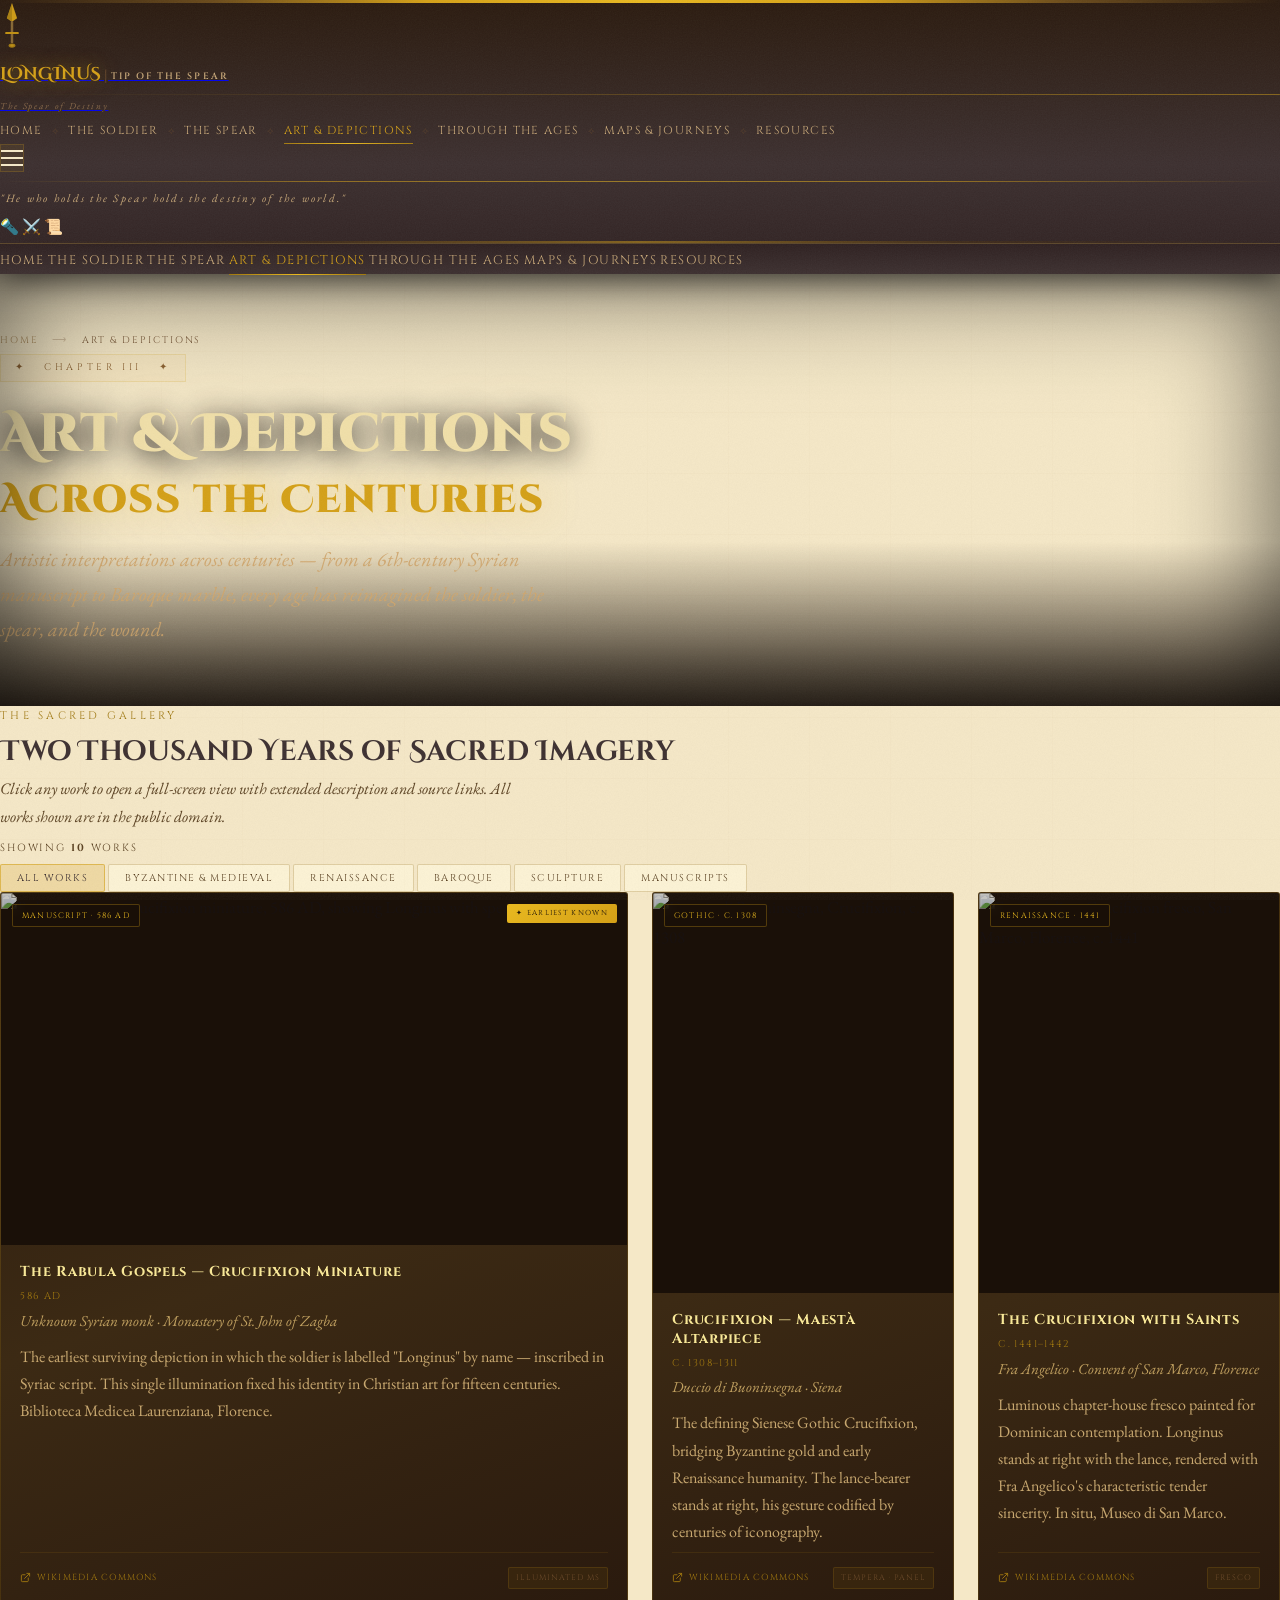
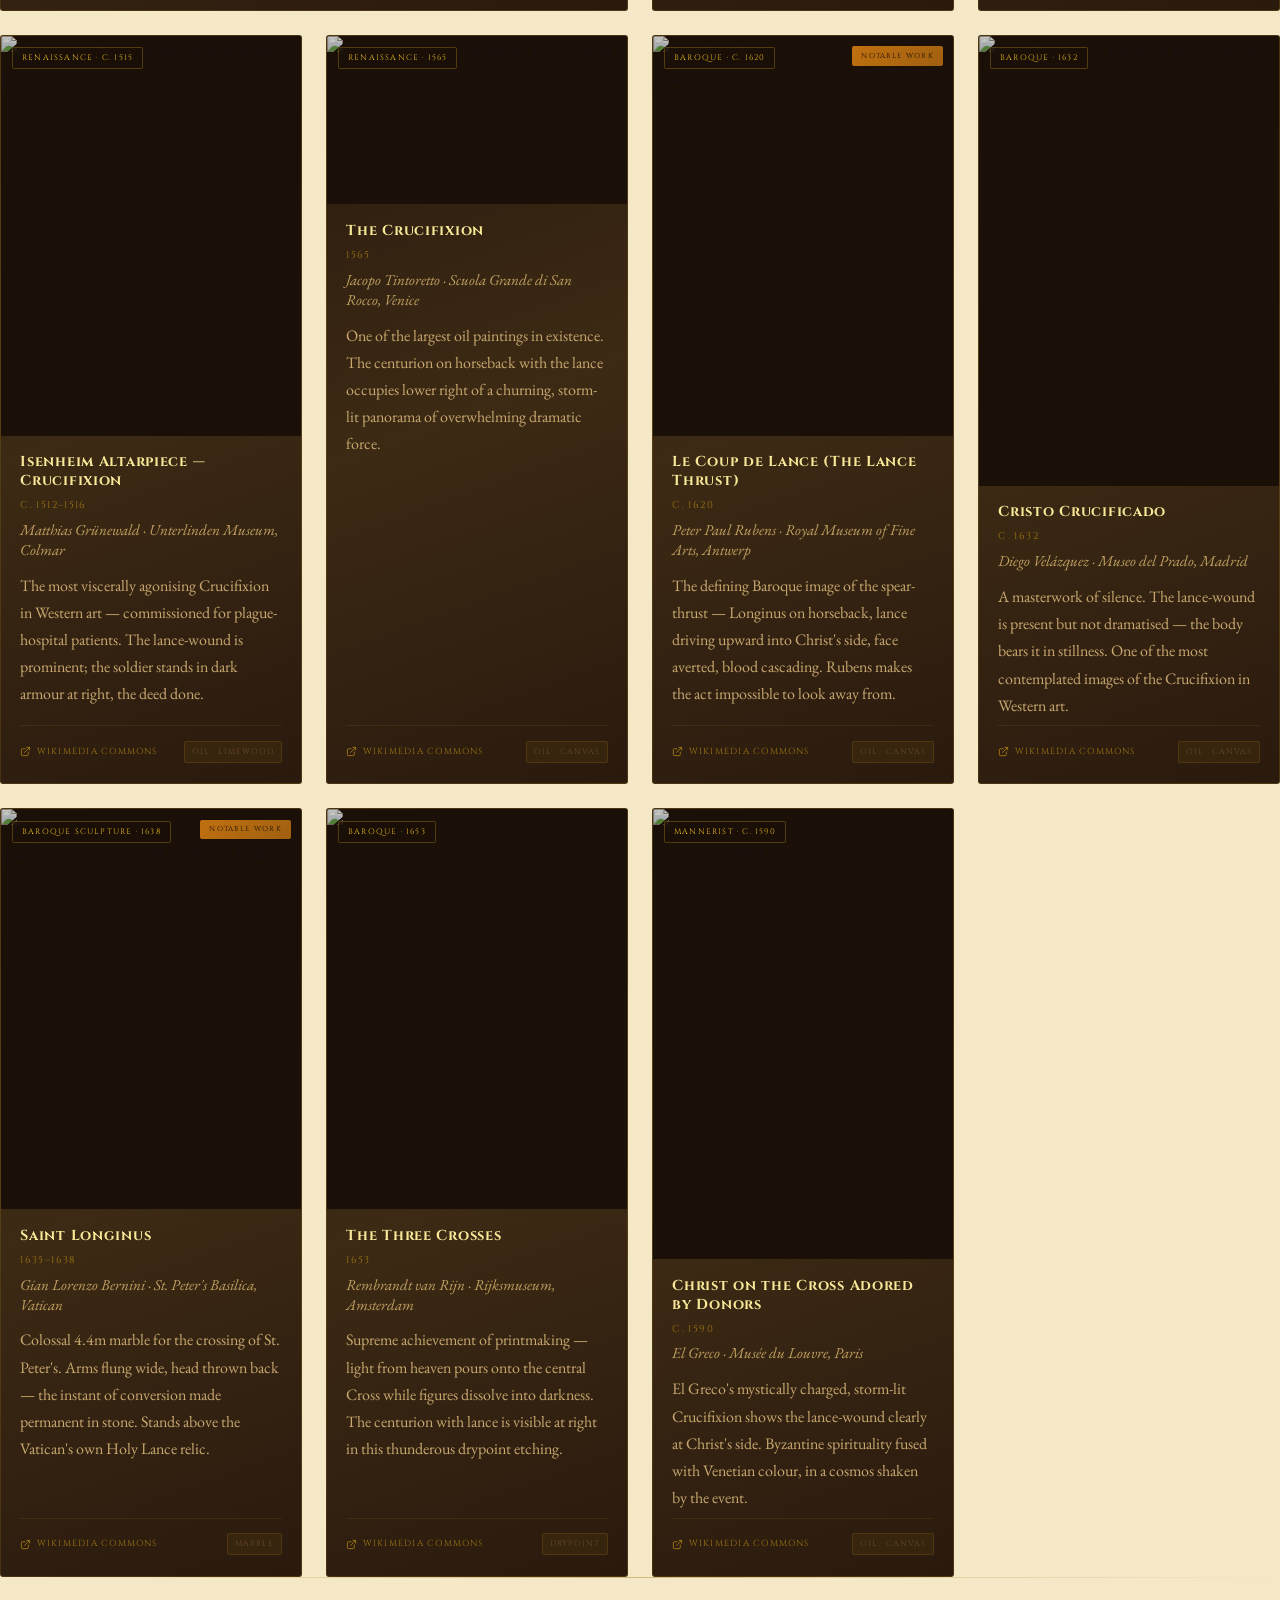
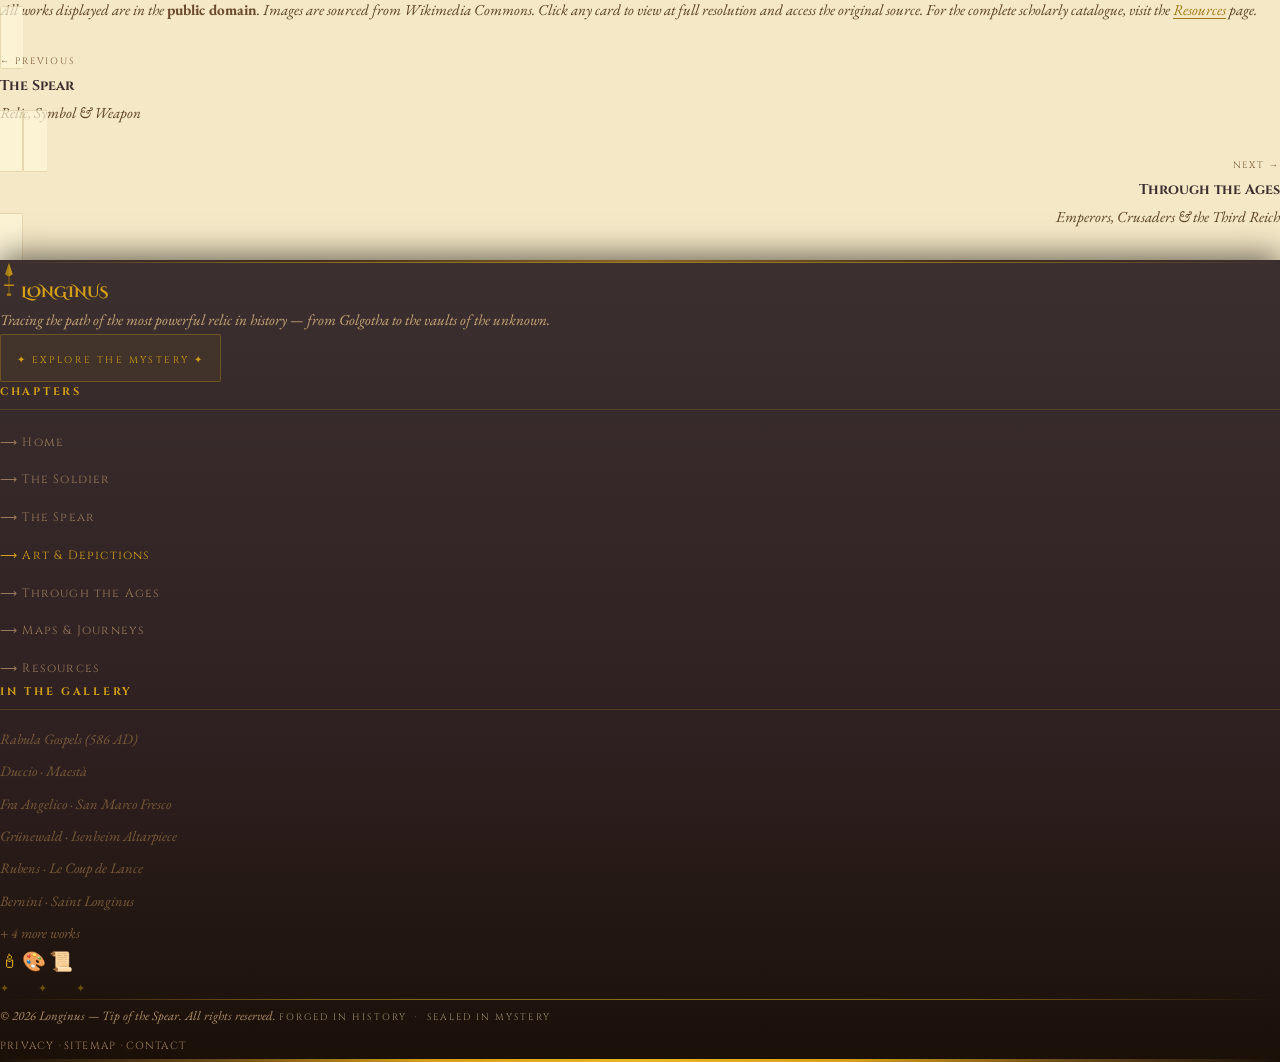
==== commit 12f0923f: "Add files via upload" ====
--- a/art-depictions.html
+++ b/art-depictions.html
@@ -7,6 +7,8 @@
   <meta name="description" content="Two thousand years of sacred imagery — Longinus and the Spear of Destiny depicted from Byzantine manuscripts to Baroque masterworks." />
 
   <script src="https://cdn.tailwindcss.com"></script>
+  <!-- Shared site stylesheet -->
+  <link rel="stylesheet" href="style.css" />
   <link rel="preconnect" href="https://fonts.googleapis.com" />
   <link rel="preconnect" href="https://fonts.gstatic.com" crossorigin />
   <link href="https://fonts.googleapis.com/css2?family=Cinzel+Decorative:wght@400;700;900&family=Cinzel:wght@400;600;700&family=EB+Garamond:ital,wght@0,400;0,600;1,400;1,600&display=swap" rel="stylesheet" />
--- a/style.css
+++ b/style.css
@@ -0,0 +1,653 @@
+/* ============================================================
+   LONGINUS — TIP OF THE SPEAR
+   Shared stylesheet  ·  style.css
+   Overrides inline dark-body styles across all 7 pages.
+   Strategy:
+     • Body / main content  → warm light parchment, dark ink
+     • Hero banners          → kept dark, text brightness raised
+     • Verse / quote blocks  → kept dark, contrast improved
+     • Warning / legend boxes→ kept dark crimson (intentional signal)
+     • Header / Footer       → kept dark leather, legibility improved
+     • All font sizes nudged up slightly for small-text readability
+   ============================================================ */
+
+/* ── Google Fonts (loaded here so pages only need the CSS link) ── */
+@import url('https://fonts.googleapis.com/css2?family=Cinzel+Decorative:wght@400;700;900&family=Cinzel:wght@400;600;700&family=EB+Garamond:ital,wght@0,400;0,600;1,400;1,600&display=swap');
+
+/* ═══════════════════════════════════════════════════════════════
+   1. CSS CUSTOM PROPERTIES — FULL LIGHT PALETTE
+═══════════════════════════════════════════════════════════════ */
+:root {
+  /* Core parchment palette */
+  --parchment:       #fdf6e3;   /* main body background — warm white */
+  --parchment-mid:   #f5e8c7;   /* section alternates */
+  --parchment-dark:  #ede0b8;   /* card backgrounds, ruled areas */
+  --parchment-rule:  #d9c99a;   /* dividers, borders */
+
+  /* Text */
+  --ink:             #1e1206;   /* primary body text — near-black brown */
+  --ink-mid:         #3a2a14;   /* secondary text */
+  --ink-light:       #5a4020;   /* captions, meta, labels */
+  --ink-faint:       #7a5a30;   /* placeholder, decorative labels */
+
+  /* Leather / dark tones (kept for header, footer, hero) */
+  --leather:         #3c2f2f;
+  --leather-light:   #5a4040;
+  --shadow:          #1a1008;
+
+  /* Gold accent palette — unchanged */
+  --gold:            #d4a017;
+  --gold-light:      #e8b820;
+  --gold-dim:        #a07810;
+  --gold-pale:       #c8a050;
+
+  /* Status colours */
+  --green-badge:     #2d6a1f;
+  --blue-badge:      #1a4a7a;
+  --amber-badge:     #7a4a10;
+  --crimson:         #8b1a1a;
+}
+
+/* ═══════════════════════════════════════════════════════════════
+   2. BODY & BASE RESET
+═══════════════════════════════════════════════════════════════ */
+body {
+  background-color: var(--parchment) !important;
+  color: var(--ink) !important;
+  font-family: 'EB Garamond', Georgia, serif;
+  font-size: 17px;           /* bump base size for readability */
+  line-height: 1.75;
+}
+
+/* Parchment grain texture on body */
+body::before {
+  content: '';
+  position: fixed;
+  inset: 0;
+  pointer-events: none;
+  z-index: 0;
+  opacity: 0.5;
+  background-image:
+    url("data:image/svg+xml,%3Csvg xmlns='http://www.w3.org/2000/svg' width='400' height='400'%3E%3Cfilter id='n'%3E%3CfeTurbulence type='fractalNoise' baseFrequency='0.65' numOctaves='4' stitchTiles='stitch'/%3E%3CfeColorMatrix type='saturate' values='0'/%3E%3C/filter%3E%3Crect width='400' height='400' filter='url(%23n)' opacity='0.04'/%3E%3C/svg%3E"),
+    /* Subtle map grid lines */
+    repeating-linear-gradient(0deg, transparent, transparent 60px, rgba(160,120,40,0.04) 60px, rgba(160,120,40,0.04) 61px),
+    repeating-linear-gradient(90deg, transparent, transparent 80px, rgba(160,120,40,0.03) 80px, rgba(160,120,40,0.03) 81px);
+}
+
+main { position: relative; z-index: 1; }
+
+/* ═══════════════════════════════════════════════════════════════
+   3. SECTION BACKGROUNDS — LIGHT FLIPS
+═══════════════════════════════════════════════════════════════ */
+
+/* Any section with an explicit dark gradient background → override to light */
+section[style*="background:linear-gradient(180deg,#f5e8c7"],
+section[style*="background:linear-gradient(180deg, #f5e8c7"],
+section[style*="background:linear-gradient(180deg,#eed9b0"],
+section[style*="background:linear-gradient(180deg, #eed9b0"],
+section[style*="background:linear-gradient(180deg,#e8d5a3"],
+section[style*="background:linear-gradient(180deg, #e8d5a3"],
+section[style*="background:linear-gradient(180deg,#f0e0b8"],
+section[style*="background:linear-gradient(180deg, #f0e0b8"],
+section[style*="background:linear-gradient(180deg,#e8d5a3 0%,#f0e0b8"],
+.map-section,
+.map-section.dark {
+  background: linear-gradient(180deg, var(--parchment) 0%, var(--parchment-mid) 100%) !important;
+}
+
+/* Intro strip */
+.intro-strip {
+  background: linear-gradient(180deg, var(--parchment-mid) 0%, var(--parchment-dark) 100%) !important;
+  border-color: rgba(160,120,40,0.2) !important;
+}
+
+/* ─── The big wrapper divs used on history.html and resources.html ─── */
+div[style*="background:linear-gradient(180deg,#eed9b0"],
+div[style*="background:linear-gradient(180deg, #eed9b0"],
+div[style*="background:linear-gradient(180deg,#f0e0b8"],
+div[style*="background:linear-gradient(180deg, #f0e0b8"],
+div[style*="background:linear-gradient(180deg,#e8d5a3"],
+div[style*="background:linear-gradient(180deg, #e8d5a3"] {
+  background: var(--parchment) !important;
+}
+
+/* ═══════════════════════════════════════════════════════════════
+   4. BODY TEXT — GLOBAL DARK INK ON LIGHT
+═══════════════════════════════════════════════════════════════ */
+
+/* Main prose paragraphs */
+p[style*="color:#4a3020"],
+p[style*="color: #4a3020"],
+p[style*="color:#5a4030"],
+p[style*="color: #5a4030"],
+p[style*="color:#6a4a2a"],
+p[style*="color: #6a4a2a"],
+p[style*="color:#4a3020"],
+p[style*="color:#5a4030"] {
+  color: var(--ink-mid) !important;
+}
+
+/* Italic / secondary prose */
+p[style*="color:#7a5a3a"],
+p[style*="color:#6a4a2a"],
+p[style*="color:#8a6040"],
+p[style*="color:#6a4a2a"] {
+  color: var(--ink-light) !important;
+}
+
+/* Section headings (Cinzel Decorative, rendered on light bg) */
+h2[style*="color:var(--leather)"],
+h2[style*="color: var(--leather)"],
+h3[style*="color:var(--leather)"],
+h3[style*="color: var(--leather)"] {
+  color: var(--leather) !important;
+}
+
+/* ═══════════════════════════════════════════════════════════════
+   5. TEASER / FEATURE CARDS (index.html)
+═══════════════════════════════════════════════════════════════ */
+.teaser-card {
+  background: linear-gradient(145deg, #fffbf0 0%, var(--parchment-dark) 100%) !important;
+  border-color: rgba(160,120,40,0.3) !important;
+  box-shadow: 0 2px 12px rgba(60,40,10,0.08);
+}
+.teaser-card:hover {
+  box-shadow: 0 8px 32px rgba(60,40,10,0.15), 0 0 0 1px rgba(212,160,23,0.3) !important;
+}
+.teaser-title {
+  color: var(--leather) !important;
+  font-size: 1rem !important;
+}
+.teaser-desc {
+  color: var(--ink-mid) !important;
+  font-size: 1.05rem !important;
+}
+.teaser-cta {
+  color: var(--gold-dim) !important;
+}
+.teaser-card:hover .teaser-cta {
+  color: var(--gold) !important;
+}
+.teaser-num {
+  color: var(--gold-dim) !important;
+  opacity: 0.8;
+}
+
+/* ═══════════════════════════════════════════════════════════════
+   6. "WHAT IS KNOWN" BOX (index.html)
+═══════════════════════════════════════════════════════════════ */
+/* This stays dark intentionally — it's a feature box — but text gets brightened */
+.known-box { background: linear-gradient(160deg, #2a1a0e, #3c2f2f, #2e2020) !important; }
+.evidence-label { color: var(--gold-light) !important; font-size: 0.76rem !important; }
+.evidence-text  { color: #d8c090 !important; font-size: 1.05rem !important; line-height: 1.8 !important; }
+.evidence-marker { color: var(--gold-light) !important; border-color: rgba(212,160,23,0.5) !important; }
+
+/* ═══════════════════════════════════════════════════════════════
+   7. RELIABILITY BADGES (shared)
+═══════════════════════════════════════════════════════════════ */
+.badge-biblical  { background: rgba(40,100,60,0.12) !important;  border-color: rgba(40,130,60,0.45) !important;  color: #1e5c30 !important; }
+.badge-tradition { background: rgba(140,90,10,0.12) !important;  border-color: rgba(180,110,20,0.45) !important; color: #6a4010 !important; }
+.badge-legend    { background: rgba(140,30,30,0.1)  !important;  border-color: rgba(180,40,40,0.4)  !important;  color: #7a2020 !important; }
+.badge-debate    { background: rgba(20,80,140,0.1)  !important;  border-color: rgba(30,100,160,0.4) !important;  color: #1a4a7a !important; }
+.badge-scholarly { background: rgba(20,80,140,0.1)  !important;  border-color: rgba(30,100,160,0.4) !important;  color: #1a4a7a !important; }
+
+/* ═══════════════════════════════════════════════════════════════
+   8. FACT PANELS (longinus.html)
+═══════════════════════════════════════════════════════════════ */
+.fact-panel-biblical {
+  background: linear-gradient(135deg, #edf7ea 0%, #dff0da 100%) !important;
+  border-color: rgba(50,130,50,0.3) !important;
+}
+.fact-panel-biblical .evidence-text,
+.fact-panel-biblical p[style*="color:#a8d898"] {
+  color: #1e4a1e !important;
+  font-size: 1.05rem !important;
+}
+.fact-panel-tradition {
+  background: linear-gradient(135deg, #fdf4e0 0%, #f5e6c0 100%) !important;
+  border-color: rgba(160,110,20,0.3) !important;
+}
+.fact-panel-tradition p[style*="color:#c8a860"] {
+  color: #5a3a08 !important;
+  font-size: 1.05rem !important;
+}
+.fact-panel-legend {
+  background: linear-gradient(135deg, #fdf0f0 0%, #f5dada 100%) !important;
+  border-color: rgba(160,50,50,0.3) !important;
+}
+.fact-panel-legend p[style*="color:#c07878"] {
+  color: #6a1a1a !important;
+  font-size: 1.05rem !important;
+}
+
+/* ═══════════════════════════════════════════════════════════════
+   9. VERSE BLOCKS (soldier.html, the-spear.html) — KEPT DARK, CONTRAST IMPROVED
+═══════════════════════════════════════════════════════════════ */
+.verse-block {
+  background: linear-gradient(160deg, #1e1008 0%, #2e1e0e 50%, #1e1008 100%) !important;
+  border-left-color: var(--gold) !important;
+}
+.verse-line {
+  color: #f0dfa0 !important;   /* was #c8a878 — much brighter */
+  font-size: 1.1rem !important;
+  line-height: 2 !important;
+}
+.verse-num  { color: var(--gold-light) !important; }
+.verse-hi,
+.verse-highlight { color: #ffe080 !important; text-shadow: 0 0 16px rgba(255,200,50,0.35) !important; }
+.verse-cite,
+.verse-citation  { color: #b0904a !important; font-size: 0.68rem !important; }
+
+/* Isolated key verse panel */
+div[style*="1a1008,#2a1a10"] blockquote,
+div[style*="1a1008"] blockquote {
+  color: #ffe090 !important;
+  font-size: 1.3rem !important;
+}
+
+/* ═══════════════════════════════════════════════════════════════
+   10. IMAGE PLACEHOLDERS
+═══════════════════════════════════════════════════════════════ */
+.img-placeholder {
+  background: linear-gradient(135deg, #2a1a0e, #3c2a14, #1a1008) !important;
+  border-color: rgba(212,160,23,0.25) !important;
+}
+.img-caption p:first-child { color: var(--gold-dim) !important; }
+.img-caption p:last-child  { color: #c8a878 !important; font-size: 0.92rem !important; }
+
+/* ═══════════════════════════════════════════════════════════════
+   11. PROPHECY CARDS (the-spear.html)
+═══════════════════════════════════════════════════════════════ */
+.prophecy-card {
+  background: linear-gradient(135deg, #2a1a0e 0%, #3a2510 100%) !important;
+  border-color: rgba(212,160,23,0.25) !important;
+}
+/* Text inside prophecy cards stays dark-on-dark (intentional) — just boost brightness */
+.prophecy-card .verse-line,
+.prophecy-card p[style*="color:#a89060"],
+.prophecy-card p[style*="color:#c8a868"] {
+  color: #d8b870 !important;
+  font-size: 1.05rem !important;
+}
+.prophecy-card p[style*="color:#a89060"] { color: #c0a060 !important; }
+.prophecy-card p[style*="color:#8a7050"] { color: #b09060 !important; }
+
+/* ═══════════════════════════════════════════════════════════════
+   12. SACRAMENT COLUMNS — BLOOD & WATER (the-spear.html)
+═══════════════════════════════════════════════════════════════ */
+.sacrament-blood {
+  background: linear-gradient(160deg, #1e0a0a 0%, #2e1212 100%) !important;
+  border-color: rgba(160,40,40,0.4) !important;
+}
+.sacrament-blood p[style*="color:#c87878"]  { color: #e8a0a0 !important; font-size: 1.05rem !important; }
+.sacrament-blood blockquote               { color: #c07070 !important; }
+
+.sacrament-water {
+  background: linear-gradient(160deg, #0a1020 0%, #121830 100%) !important;
+  border-color: rgba(40,80,160,0.4) !important;
+}
+.sacrament-water p[style*="color:#7890c0"]  { color: #a0b8e0 !important; font-size: 1.05rem !important; }
+.sacrament-water blockquote               { color: #7090c0 !important; }
+
+/* ═══════════════════════════════════════════════════════════════
+   13. RELIC TABLE (the-spear.html)
+═══════════════════════════════════════════════════════════════ */
+div[style*="2a1a0e,#3a2a14"] {
+  background: linear-gradient(160deg, #2a1a0e, #3a2814) !important;
+}
+.relic-table th { font-size: 0.68rem !important; color: var(--gold-light) !important; }
+.relic-table td { color: #d8b870 !important; font-size: 1rem !important; }
+.relic-table td:first-child { color: #f0d080 !important; }
+.relic-date-chip { font-size: 0.56rem !important; }
+.chip-verified   { color: #3aaa30 !important; }
+.chip-unverified { color: #e08030 !important; }
+.chip-copy       { color: #6090d0 !important; }
+.chip-lost       { color: #d05050 !important; }
+
+/* ═══════════════════════════════════════════════════════════════
+   14. GALLERY CARDS (artifacts / art-depictions.html)
+═══════════════════════════════════════════════════════════════ */
+/* Gallery cards stay dark (image display) but text inside brightened */
+.gallery-card { background: linear-gradient(160deg, #2a1a0e, #3c2a14, #2a1a0e) !important; }
+.card-title   { color: #f8e898 !important; font-size: 0.9rem  !important; }
+.card-artist  { color: #c0a060 !important; font-size: 0.95rem !important; }
+.card-date    { color: var(--gold-dim) !important; font-size: 0.62rem !important; }
+.card-desc    { color: #c8a870 !important; font-size: 1rem !important; line-height: 1.7 !important; }
+
+/* Art cards (inside gallery) */
+.art-card-img + div p:first-child { color: var(--gold-dim) !important; }
+.art-card-img + div h4 { color: #f8e898 !important; }
+.art-card-img + div p:last-child  { color: #c8a870 !important; font-size: 0.95rem !important; }
+
+/* Filter tabs */
+.filter-tab, .map-tab {
+  background: rgba(255,248,220,0.7) !important;
+  border-color: rgba(160,120,40,0.3) !important;
+  color: var(--ink-light) !important;
+}
+.filter-tab:hover, .map-tab:hover {
+  background: rgba(212,160,23,0.15) !important;
+  color: var(--gold-dim) !important;
+}
+.filter-tab.active, .map-tab.active {
+  background: rgba(212,160,23,0.2) !important;
+  color: var(--leather) !important;
+  border-color: rgba(212,160,23,0.6) !important;
+}
+
+/* ═══════════════════════════════════════════════════════════════
+   15. LIGHTBOX — text contrast
+═══════════════════════════════════════════════════════════════ */
+#lb-title  { color: #f8e898 !important; font-size: 1rem !important; }
+#lb-artist { color: #c0a060 !important; font-size: 1rem !important; }
+#lb-date   { color: var(--gold-dim) !important; font-size: 0.65rem !important; }
+#lb-desc   { color: #d8b870 !important; font-size: 1.05rem !important; line-height: 1.75 !important; }
+#lb-source { color: var(--gold-dim) !important; font-size: 0.62rem !important; }
+#lb-counter{ color: #9a7a4a !important; }
+
+/* ═══════════════════════════════════════════════════════════════
+   16. TIMELINE CARDS (through-the-ages / history.html)
+═══════════════════════════════════════════════════════════════ */
+/* Light parchment timeline cards */
+.tl-card {
+  background: linear-gradient(145deg, #fffbf0 0%, var(--parchment-dark) 100%) !important;
+  border-color: rgba(160,120,40,0.25) !important;
+  box-shadow: 0 2px 12px rgba(60,40,10,0.07);
+}
+.tl-card:hover {
+  box-shadow: 0 6px 24px rgba(60,40,10,0.14), 0 0 0 1px rgba(212,160,23,0.3) !important;
+}
+.tl-date-dark  { color: var(--leather) !important; }
+.tl-heading-dark { color: var(--leather) !important; font-size: 0.95rem !important; }
+.tl-body-dark  { color: var(--ink-mid) !important; font-size: 1.05rem !important; line-height: 1.85 !important; }
+.tl-note-light { color: var(--ink-light) !important; font-size: 0.95rem !important; border-color: rgba(160,120,40,0.2) !important; }
+
+/* Dark variant timeline cards — kept dark, text brightened */
+.tl-card-dark {
+  background: linear-gradient(145deg, #2a1a0e 0%, #3a2810 100%) !important;
+  border-color: rgba(212,160,23,0.22) !important;
+}
+.tl-card-dark .tl-date-light    { color: var(--gold-light) !important; }
+.tl-card-dark .tl-heading-light { color: #f0d080 !important; font-size: 0.95rem !important; }
+.tl-card-dark .tl-body-light    { color: #d8b870 !important; font-size: 1.05rem !important; line-height: 1.85 !important; }
+.tl-card-dark .tl-note-dark     { color: #c0a060 !important; font-size: 0.95rem !important; }
+
+/* Crimson legend cards — kept dark */
+.tl-card-crimson { background: linear-gradient(145deg, #2a1010 0%, #3a1818 100%) !important; }
+.tl-card-crimson .tl-body       { color: #e8a090 !important; font-size: 1.05rem !important; }
+.tl-card-crimson .tl-note-crimson { color: #c07878 !important; font-size: 0.95rem !important; }
+
+/* Era divider labels */
+.era-divider-label {
+  color: var(--gold-dim) !important;
+  background: var(--parchment) !important;
+  font-size: 0.68rem !important;
+}
+
+/* Relic comparison table in history.html */
+.relic-table th { color: var(--gold-light) !important; font-size: 0.68rem !important; }
+.relic-table td { color: #d0a860 !important; font-size: 1rem !important; }
+.relic-table td:first-child { color: #f0d080 !important; font-size: 0.85rem !important; }
+
+/* Legend box — kept dark, text lifted */
+.legend-box { background: linear-gradient(135deg, #2a0e0e, #3a1616) !important; }
+.legend-box h3 { color: #f08080 !important; font-size: 0.95rem !important; }
+.legend-box p  { color: #e09090 !important; font-size: 1.05rem !important; }
+.legend-claim p[style*="color:#e08888"]  { color: #f0a0a0 !important; }
+.legend-claim p[style*="color:#c07070"]  { color: #e09090 !important; font-size: 1rem !important; }
+
+/* TOC sidebar */
+.toc-link { color: var(--ink-light) !important; font-size: 0.62rem !important; }
+.toc-link:hover    { color: var(--gold-dim) !important; }
+.toc-link.toc-active { color: var(--gold) !important; }
+
+/* ═══════════════════════════════════════════════════════════════
+   17. RESOURCE CARDS (resources.html)
+═══════════════════════════════════════════════════════════════ */
+.res-card {
+  background: linear-gradient(145deg, #fffbf0 0%, var(--parchment-dark) 100%) !important;
+  border-color: rgba(160,120,40,0.25) !important;
+}
+.res-card:hover {
+  border-color: rgba(212,160,23,0.5) !important;
+  box-shadow: 0 6px 24px rgba(60,40,10,0.14) !important;
+}
+.res-title    { color: var(--leather) !important; font-size: 0.88rem !important; }
+.res-subtitle { color: var(--ink-light) !important; font-size: 0.95rem !important; }
+.res-desc     { color: var(--ink-mid) !important; font-size: 1.02rem !important; line-height: 1.75 !important; }
+.res-url      { color: var(--gold-dim) !important; font-size: 0.58rem !important; }
+.res-url:hover{ color: var(--gold) !important; }
+
+/* Resource section headers */
+.res-section-title { color: var(--leather) !important; font-size: 0.92rem !important; }
+.res-section-count { color: var(--ink-faint) !important; font-size: 0.6rem !important; }
+
+/* Tags */
+.tag-primary   { color: #1e5c30 !important; background: rgba(30,120,60,0.1) !important; border-color: rgba(30,120,60,0.4) !important; }
+.tag-biblical  { color: #1a4a30 !important; background: rgba(20,100,60,0.1) !important; border-color: rgba(20,100,60,0.4) !important; }
+.tag-scholarly { color: #1a3a6a !important; background: rgba(20,60,130,0.1) !important; border-color: rgba(20,60,130,0.35) !important; }
+.tag-museum    { color: #5a3a0a !important; background: rgba(130,80,10,0.1) !important; border-color: rgba(130,80,10,0.35) !important; }
+.tag-images    { color: #4a2a6a !important; background: rgba(90,40,130,0.1) !important; border-color: rgba(90,40,130,0.3) !important; }
+.tag-overview  { color: #3a3a1a !important; background: rgba(80,80,20,0.1) !important; border-color: rgba(80,80,20,0.3) !important; }
+.tag-caution   { color: #6a2a0a !important; background: rgba(140,60,10,0.1) !important; border-color: rgba(140,60,10,0.3) !important; }
+
+/* Reliability dots */
+.rel-label { color: var(--ink-faint) !important; }
+.rel-dot   { border-color: rgba(160,120,40,0.4) !important; background: rgba(160,120,40,0.08) !important; }
+
+/* Filter chips (resources) */
+.filter-chip {
+  background: rgba(255,248,220,0.8) !important;
+  border-color: rgba(160,120,40,0.3) !important;
+  color: var(--ink-light) !important;
+}
+.filter-chip:hover  { background: rgba(212,160,23,0.15) !important; color: var(--gold-dim) !important; }
+.filter-chip.active { background: rgba(212,160,23,0.22) !important; color: var(--leather) !important; border-color: rgba(212,160,23,0.6) !important; }
+
+/* Search input */
+.res-search {
+  background: rgba(255,252,240,0.95) !important;
+  border-color: rgba(160,120,40,0.35) !important;
+  color: var(--ink) !important;
+  font-size: 1.05rem !important;
+}
+.res-search:focus { border-color: rgba(212,160,23,0.7) !important; background: #fff !important; }
+
+/* With-caution section */
+.res-card[data-keywords*="ravenscroft"] .res-desc,
+.res-card[data-keywords*="caution"] .res-desc {
+  color: #7a3a20 !important;
+}
+
+/* Disclaimer box */
+.disclaimer-box {
+  background: linear-gradient(160deg, #2a1a0e, #3a2810) !important;
+  border-color: rgba(212,160,23,0.35) !important;
+}
+.disclaimer-box p { color: #d8b870 !important; font-size: 1.05rem !important; line-height: 1.85 !important; }
+.disclaimer-box p:last-child { color: #b0904a !important; }
+
+/* ═══════════════════════════════════════════════════════════════
+   18. MAPS PAGE (maps-journeys.html)
+═══════════════════════════════════════════════════════════════ */
+.map-caption { background: linear-gradient(90deg, var(--parchment-mid), var(--parchment-dark), var(--parchment-mid)) !important; }
+.map-caption p:first-child { color: var(--gold-dim) !important; font-size: 0.65rem !important; }
+.map-caption p:last-child  { color: var(--ink-mid) !important; font-size: 1rem !important; }
+
+.map-legend { background: linear-gradient(90deg, #2e2010, #3c2a14, #2e2010) !important; }
+.legend-label { color: #c0a060 !important; font-size: 0.58rem !important; }
+
+/* Waypoint sidebar */
+.waypoint-item { border-color: rgba(212,160,23,0.12) !important; }
+.waypoint-num  { color: var(--gold-light) !important; font-size: 0.65rem !important; }
+
+/* Static map cards */
+.static-map-card .static-map-caption p:first-child { color: var(--gold-dim) !important; }
+.static-map-card .static-map-caption p:last-child  { color: #c8a878 !important; font-size: 0.95rem !important; }
+
+/* ═══════════════════════════════════════════════════════════════
+   19. PULL QUOTES & INTERLUDE SECTIONS
+═══════════════════════════════════════════════════════════════ */
+.pull-quote { color: var(--ink-light) !important; font-size: clamp(1.2rem, 2.4vw, 1.55rem) !important; }
+
+/* Dark interlude quote sections — kept dark, text brightened */
+section[aria-hidden="true"] blockquote { color: #e0c890 !important; font-size: clamp(1.1rem,2.2vw,1.5rem) !important; line-height: 1.9 !important; }
+section[aria-hidden="true"] cite       { color: #9a7a4a !important; font-size: 0.65rem !important; }
+
+/* ═══════════════════════════════════════════════════════════════
+   20. SECTION EYEBROW LABELS
+═══════════════════════════════════════════════════════════════ */
+.section-eyebrow { color: var(--gold-dim) !important; font-size: 0.68rem !important; letter-spacing: 0.3em !important; }
+
+/* ═══════════════════════════════════════════════════════════════
+   21. HERO SECTIONS — KEPT DARK, TEXT BRIGHTNESS RAISED
+═══════════════════════════════════════════════════════════════ */
+/* Hero text — was slightly murky, now crisp */
+#hero-content .hero-verse  { color: #f5edcc !important; font-size: clamp(1.4rem, 3.5vw, 2.1rem) !important; }
+#hero-content .hero-verse em { color: #ffe070 !important; }
+#hero-content .hero-subtitle { color: #d0a870 !important; font-size: clamp(0.78rem,1.7vw,0.95rem) !important; }
+#hero-content .hero-citation { color: #c09050 !important; }
+
+/* Page hero h1 (all pages) */
+#page-hero h1 { text-shadow: 0 4px 30px rgba(0,0,0,0.95), 0 0 60px rgba(212,160,23,0.15) !important; }
+#page-hero p  { color: #d0a870 !important; font-size: clamp(1rem,2vw,1.25rem) !important; }
+
+/* Hero subtitle paragraph */
+p.hero-subtitle { color: #c8a060 !important; letter-spacing: 0.16em !important; }
+
+/* Breadcrumb */
+.breadcrumb       { color: #9a7a5a !important; }
+.breadcrumb a     { color: #b09060 !important; }
+.breadcrumb a:hover { color: var(--gold) !important; }
+
+/* ═══════════════════════════════════════════════════════════════
+   22. NAVIGATION — SUBTEXT READABILITY
+═══════════════════════════════════════════════════════════════ */
+/* The creed strip under nav */
+header .relative.z-10 span[style*="color:#7a5a3a"] {
+  color: #c8a878 !important;
+  font-size: 0.7rem !important;
+}
+/* Mobile menu links */
+#mobile-menu .nav-link { font-size: 0.78rem !important; }
+
+/* ═══════════════════════════════════════════════════════════════
+   23. FOOTER — TEXT LEGIBILITY IMPROVEMENT
+═══════════════════════════════════════════════════════════════ */
+footer { background: linear-gradient(0deg, #1a1008 0%, #2e2020 40%, #3c2f2f 100%) !important; }
+
+/* Footer chapter links */
+footer ul a { font-size: 0.75rem !important; letter-spacing: 0.1em !important; }
+
+/* Footer body text */
+footer p[style*="color:#8a6a4a"]  { color: #c8a878 !important; font-size: 0.95rem !important; }
+footer span[style*="color:#5a4030"] { color: #a09070 !important; font-size: 0.8rem !important; }
+footer span[style*="color:#6a4a2a"] { color: #a09070 !important; }
+
+/* Footer copyright + tagline */
+footer .flex span[style*="color:#5a4030"] { color: #b0906a !important; font-size: 0.8rem !important; }
+footer a[style*="color:#5a4030"]          { color: #a08060 !important; font-size: 0.65rem !important; }
+
+/* ═══════════════════════════════════════════════════════════════
+   24. PAGE NAV ARROWS (bottom of each page)
+═══════════════════════════════════════════════════════════════ */
+.page-nav-card {
+  background: rgba(255,248,220,0.7) !important;
+  border-color: rgba(160,120,40,0.22) !important;
+}
+.page-nav-card:hover {
+  background: rgba(212,160,23,0.1) !important;
+  border-color: rgba(212,160,23,0.45) !important;
+}
+.page-nav-card div:nth-child(1) { color: var(--ink-faint) !important; }
+.page-nav-card div:nth-child(2) { color: var(--leather) !important; font-size: 0.88rem !important; }
+.page-nav-card div:nth-child(3) { color: var(--ink-light) !important; font-size: 0.95rem !important; }
+
+/* ═══════════════════════════════════════════════════════════════
+   25. ORNAMENTAL & UTILITY ELEMENTS
+═══════════════════════════════════════════════════════════════ */
+.gold-rule { opacity: 0.5; }
+
+.footer-ornament {
+  letter-spacing: 1.2em;
+  color: var(--gold-dim);
+  opacity: 0.55;
+  font-size: 0.75rem;
+}
+
+/* Button styles */
+.btn-relic {
+  color: var(--shadow) !important;
+  font-size: 0.76rem !important;
+  letter-spacing: 0.18em !important;
+}
+.btn-ghost {
+  color: #c8a878 !important;
+  border-color: rgba(212,160,23,0.4) !important;
+  font-size: 0.74rem !important;
+}
+.btn-ghost:hover { color: var(--gold-light) !important; background: rgba(212,160,23,0.08) !important; }
+
+/* Count badge on resources */
+#gallery-count, #res-count {
+  color: var(--ink-light) !important;
+  font-size: 0.65rem !important;
+}
+
+/* Anatomy wrap (the-spear.html) */
+.anatomy-wrap {
+  background: linear-gradient(160deg, #2a1a0e, #3a2a14) !important;
+  border-color: rgba(212,160,23,0.22) !important;
+}
+
+/* ═══════════════════════════════════════════════════════════════
+   26. MOBILE RESPONSIVE FONT BOOSTS
+═══════════════════════════════════════════════════════════════ */
+@media (max-width: 640px) {
+  body { font-size: 16px; }
+
+  .tl-body-dark, .tl-body-light,
+  .res-desc, .teaser-desc,
+  .card-desc, .verse-line { font-size: 1rem !important; }
+
+  .tl-heading-dark, .tl-heading-light,
+  .res-title, .teaser-title { font-size: 0.85rem !important; }
+
+  .section-eyebrow, .res-section-count,
+  .card-date, .tl-date-dark { font-size: 0.6rem !important; }
+}
+
+/* ═══════════════════════════════════════════════════════════════
+   27. SUBTLE MAP / ARCHAEOLOGY TEXTURE ACCENTS (Option A)
+═══════════════════════════════════════════════════════════════ */
+
+/* Compass-rose watermark on main content sections */
+.map-section::after,
+section.py-16::after {
+  content: '';
+  position: absolute;
+  bottom: 1rem;
+  right: 1.5rem;
+  width: 120px;
+  height: 120px;
+  background-image: url("data:image/svg+xml,%3Csvg xmlns='http://www.w3.org/2000/svg' viewBox='0 0 100 100'%3E%3Ccircle cx='50' cy='50' r='46' fill='none' stroke='%23a07810' stroke-width='1' opacity='0.12'/%3E%3Ccircle cx='50' cy='50' r='38' fill='none' stroke='%23a07810' stroke-width='0.5' opacity='0.1'/%3E%3Cpolygon points='50,4 54,46 50,50 46,46' fill='%23a07810' opacity='0.18'/%3E%3Cpolygon points='50,96 46,54 50,50 54,54' fill='%23a07810' opacity='0.12'/%3E%3Cpolygon points='4,50 46,46 50,50 46,54' fill='%23a07810' opacity='0.12'/%3E%3Cpolygon points='96,50 54,54 50,50 54,46' fill='%23a07810' opacity='0.12'/%3E%3Ccircle cx='50' cy='50' r='4' fill='%23a07810' opacity='0.2'/%3E%3Ctext x='50' y='18' text-anchor='middle' font-family='serif' font-size='8' fill='%23a07810' opacity='0.2'%3EN%3C/text%3E%3Ctext x='50' y='88' text-anchor='middle' font-family='serif' font-size='8' fill='%23a07810' opacity='0.2'%3ES%3C/text%3E%3Ctext x='16' y='53' text-anchor='middle' font-family='serif' font-size='8' fill='%23a07810' opacity='0.2'%3EW%3C/text%3E%3Ctext x='84' y='53' text-anchor='middle' font-family='serif' font-size='8' fill='%23a07810' opacity='0.2'%3EE%3C/text%3E%3C/svg%3E");
+  background-size: contain;
+  background-repeat: no-repeat;
+  pointer-events: none;
+  opacity: 0.6;
+}
+/* Don't double-apply on hero sections */
+#hero::after, #page-hero::after { background-image: none !important; }
+
+/* ═══════════════════════════════════════════════════════════════
+   28. KNOWN BOX / SUMMARY BOX (index.html)
+═══════════════════════════════════════════════════════════════ */
+.known-box > .relative.z-10 > .flex p[style*="color:#8a6a4a"] {
+  color: #c8a878 !important;
+  font-size: 1rem !important;
+}
+.known-box > .relative.z-10 > div[style*="background:rgba(212,160,23"] p {
+  color: #c0a060 !important;
+  font-size: 1rem !important;
+  line-height: 1.78 !important;
+}
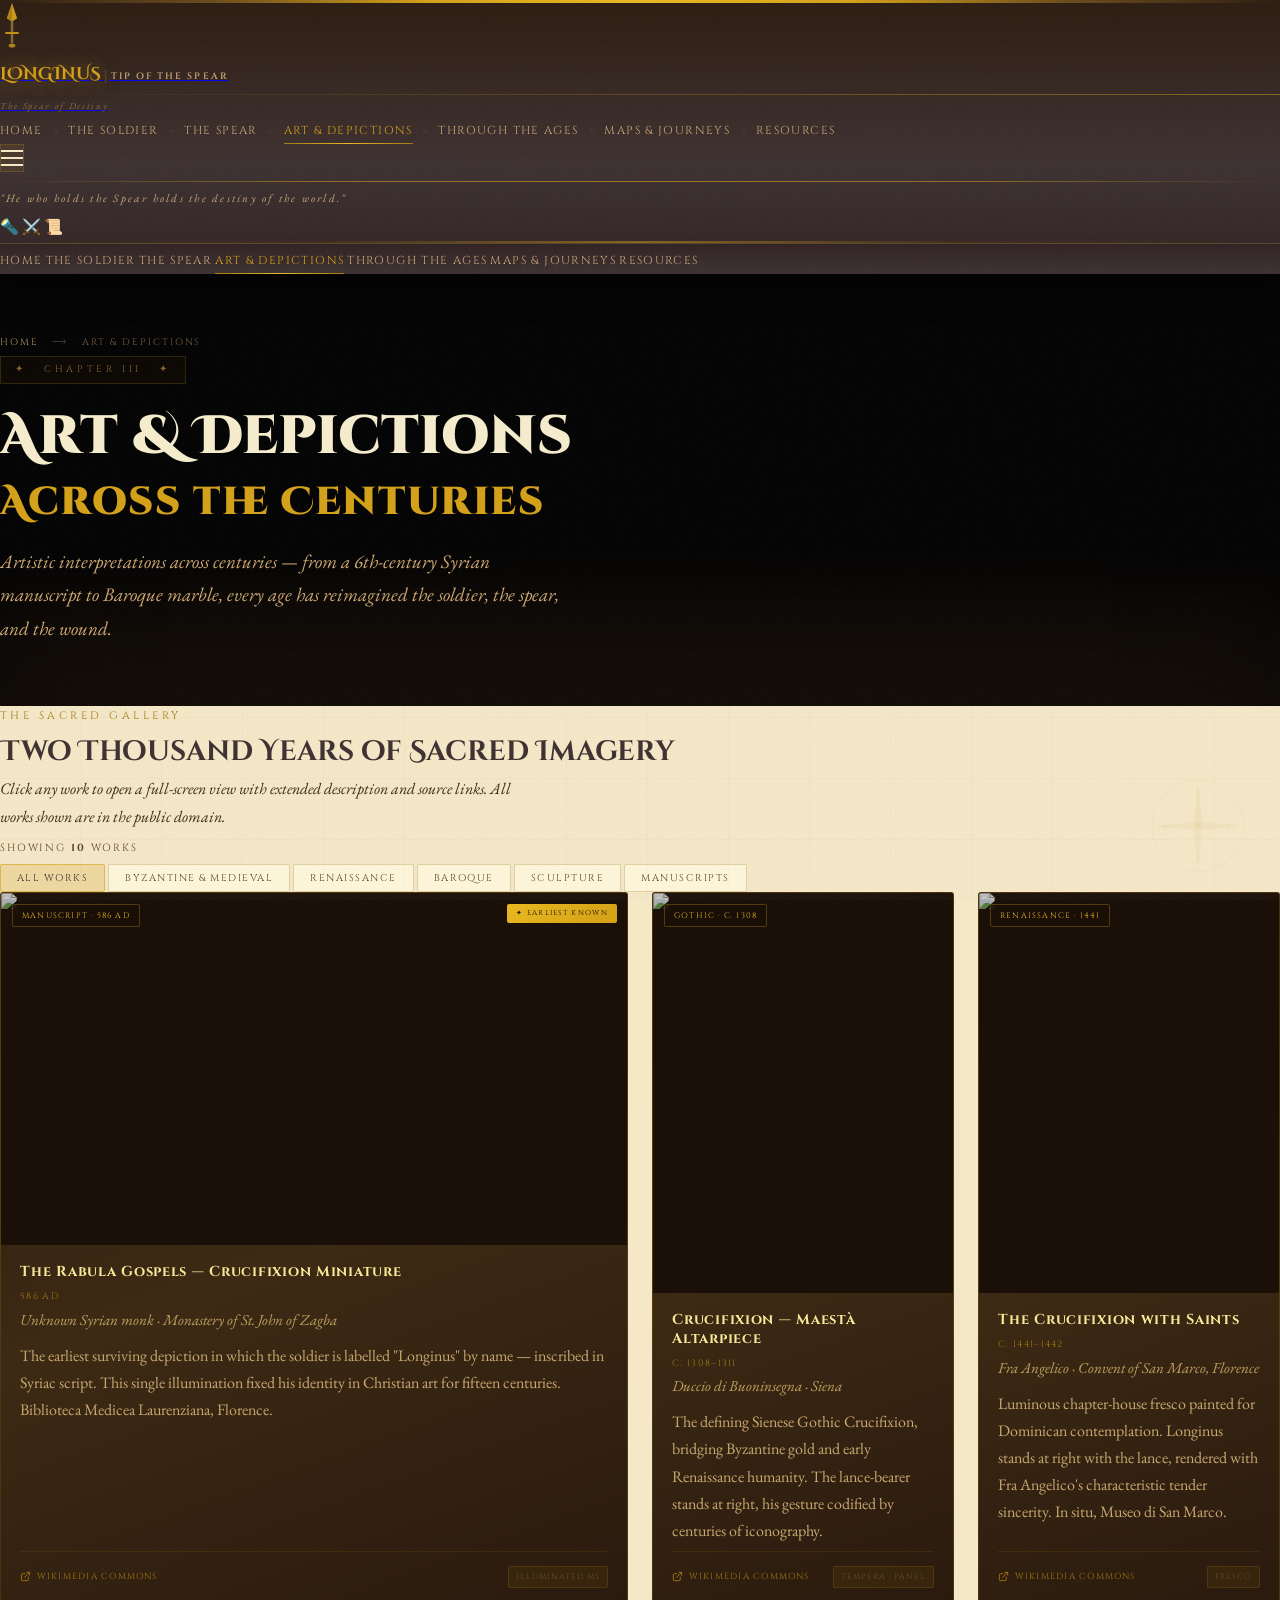
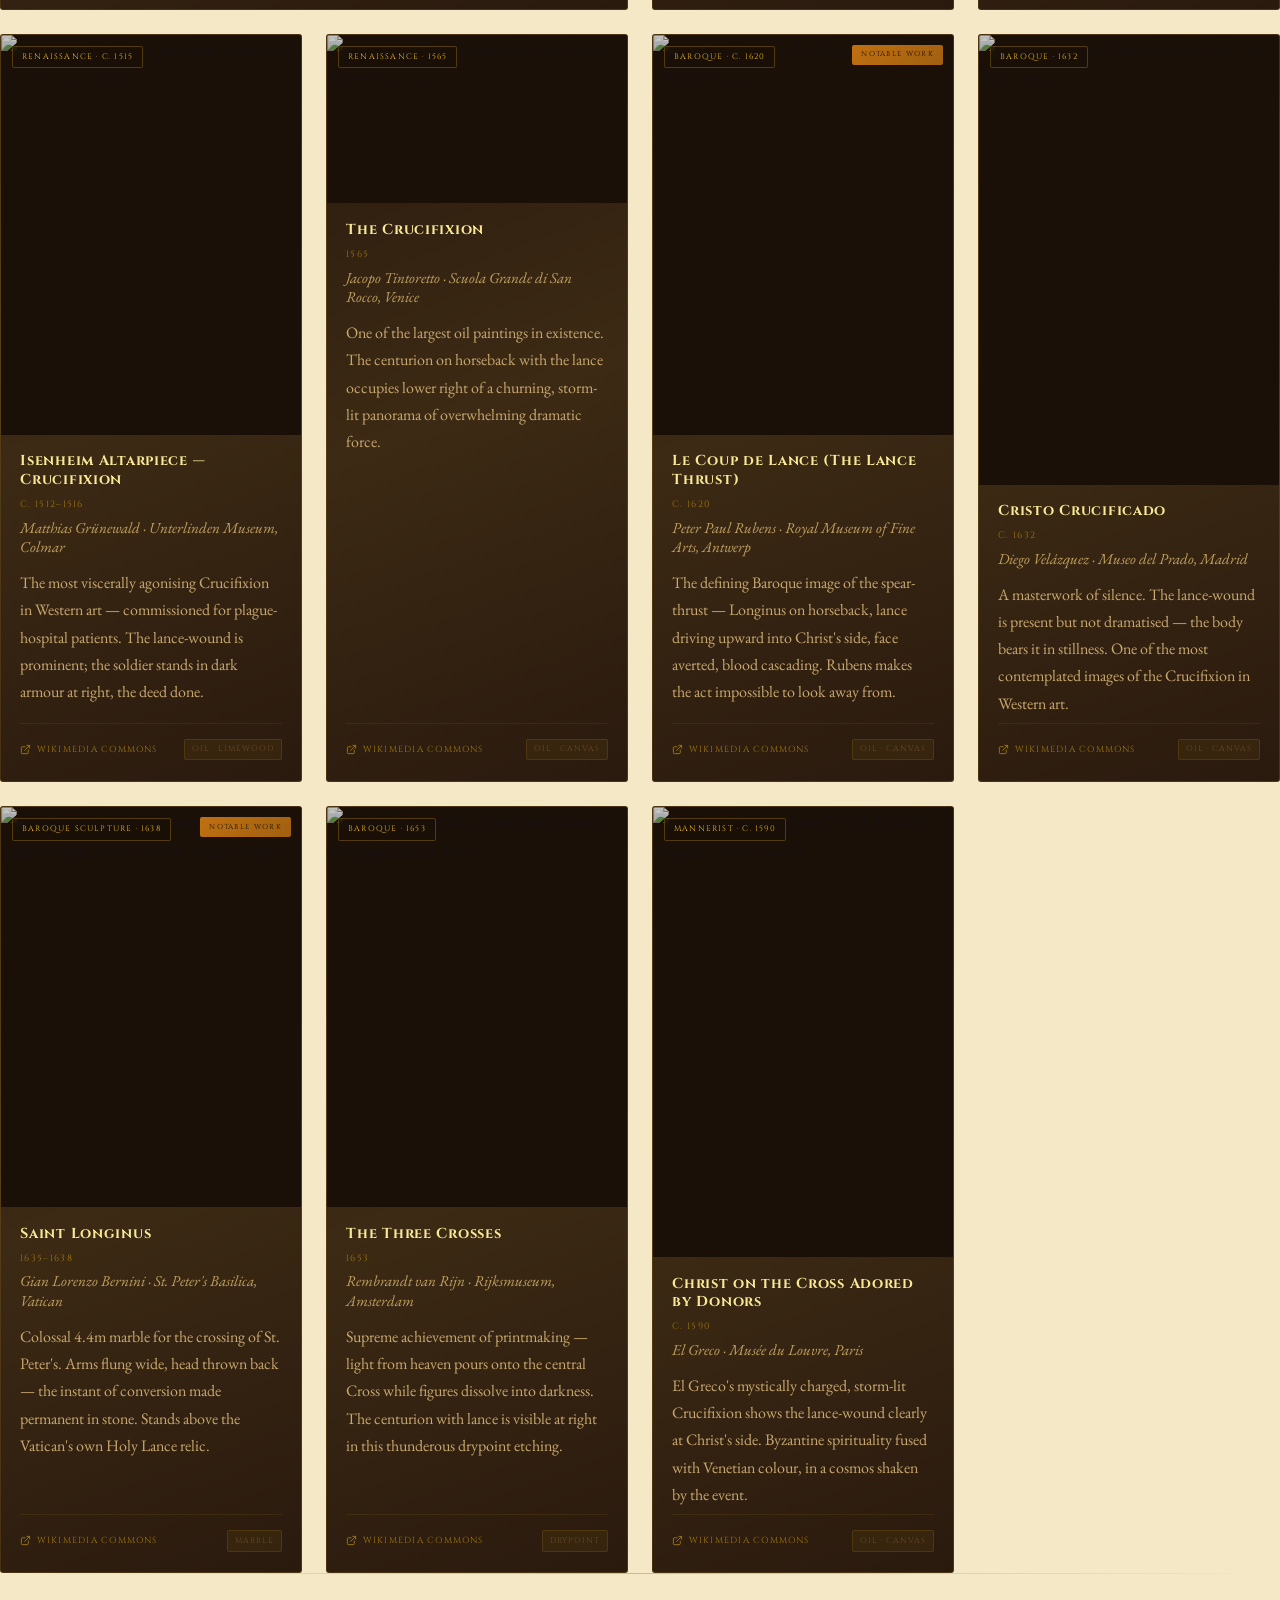
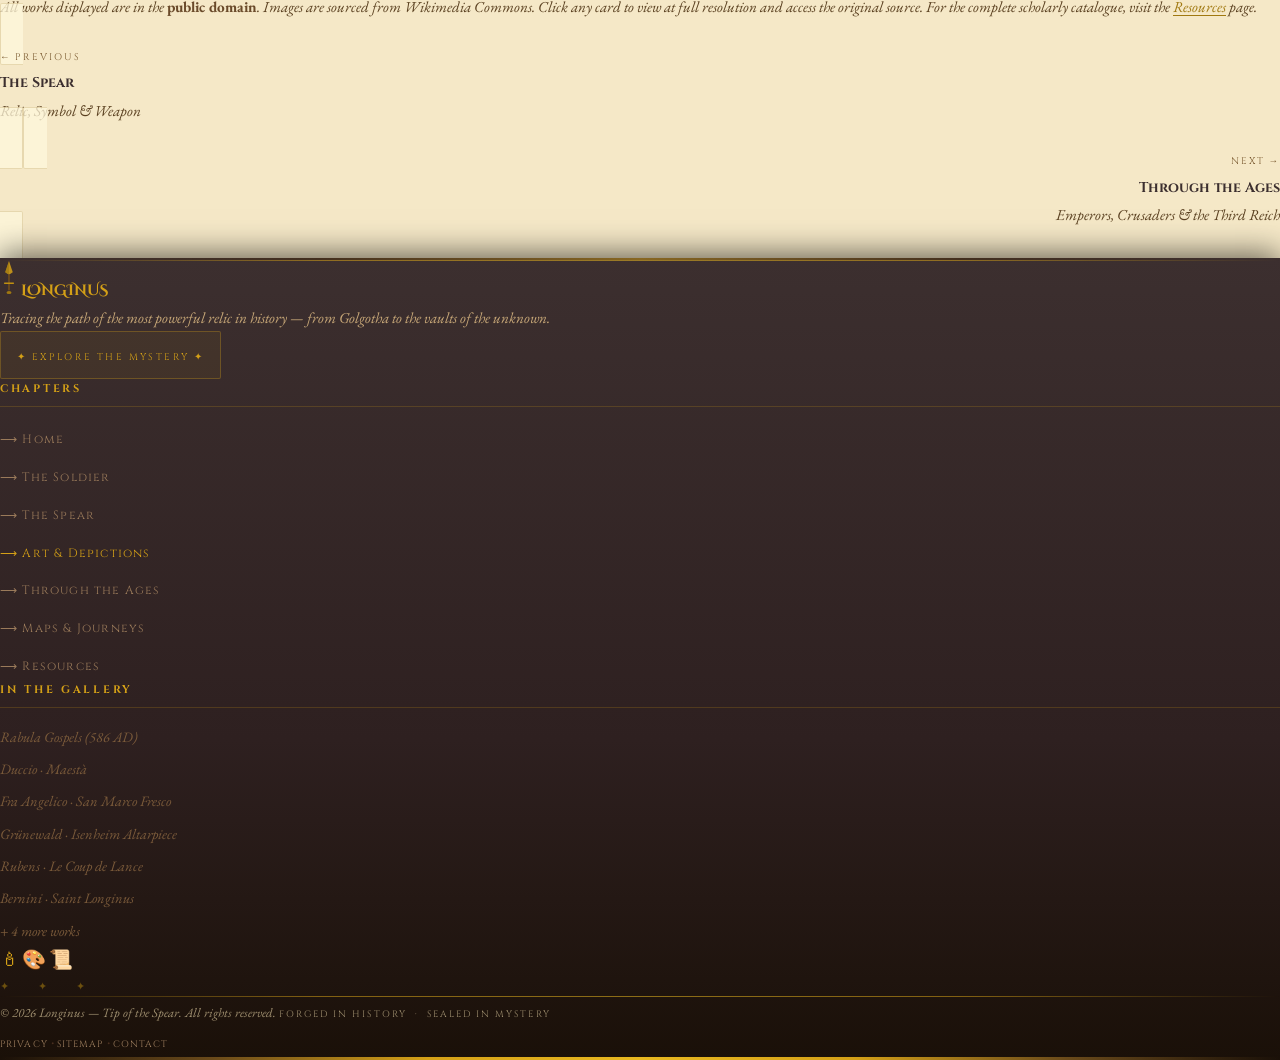
==== commit 8201bebf: "Add files via upload" ====
--- a/art-depictions.html
+++ b/art-depictions.html
@@ -391,11 +391,11 @@
     <nav class="hidden lg:flex items-center gap-1 flex-wrap justify-end">
       <a href="index.html"            class="nav-link px-3 py-2">Home</a>
       <span class="spear-sep">⟡</span>
-      <a href="longinus.html"         class="nav-link px-3 py-2">The Soldier</a>
+      <a href="soldier.html"         class="nav-link px-3 py-2">The Soldier</a>
       <span class="spear-sep">⟡</span>
-      <a href="the-spear.html"        class="nav-link px-3 py-2">The Spear</a>
+      <a href="spear.html"        class="nav-link px-3 py-2">The Spear</a>
       <span class="spear-sep">⟡</span>
-      <a href="artifacts.html"        class="nav-link active px-3 py-2">Art &amp; Depictions</a>
+      <a href="art-depictions.html"        class="nav-link active px-3 py-2">Art &amp; Depictions</a>
       <span class="spear-sep">⟡</span>
       <a href="through-the-ages.html" class="nav-link px-3 py-2">Through the Ages</a>
       <span class="spear-sep">⟡</span>
@@ -422,9 +422,9 @@
   <div id="mobile-menu" class="hidden lg:hidden" style="background:linear-gradient(180deg,#2e2020,#3c2f2f);border-top:1px solid rgba(212,160,23,0.2);">
     <nav class="flex flex-col py-2">
       <a href="index.html"            class="nav-link px-6 py-3 border-b" style="border-color:rgba(212,160,23,0.12);">Home</a>
-      <a href="longinus.html"         class="nav-link px-6 py-3 border-b" style="border-color:rgba(212,160,23,0.12);">The Soldier</a>
-      <a href="the-spear.html"        class="nav-link px-6 py-3 border-b" style="border-color:rgba(212,160,23,0.12);">The Spear</a>
-      <a href="artifacts.html"        class="nav-link active px-6 py-3 border-b" style="border-color:rgba(212,160,23,0.12);">Art &amp; Depictions</a>
+      <a href="soldier.html"         class="nav-link px-6 py-3 border-b" style="border-color:rgba(212,160,23,0.12);">The Soldier</a>
+      <a href="spear.html"        class="nav-link px-6 py-3 border-b" style="border-color:rgba(212,160,23,0.12);">The Spear</a>
+      <a href="art-depictions.html"        class="nav-link active px-6 py-3 border-b" style="border-color:rgba(212,160,23,0.12);">Art &amp; Depictions</a>
       <a href="through-the-ages.html" class="nav-link px-6 py-3 border-b" style="border-color:rgba(212,160,23,0.12);">Through the Ages</a>
       <a href="maps-journeys.html"    class="nav-link px-6 py-3 border-b" style="border-color:rgba(212,160,23,0.12);">Maps &amp; Journeys</a>
       <a href="resources.html"        class="nav-link px-6 py-3">Resources</a>
@@ -841,7 +841,7 @@
 <section style="background:linear-gradient(180deg,#eed9b0 0%,#f5e8c7 100%);" class="py-12 px-6 md:px-12">
   <div class="max-w-5xl mx-auto">
     <div class="flex flex-col sm:flex-row items-stretch gap-4 reveal">
-      <a href="the-spear.html" class="page-nav-card">
+      <a href="spear.html" class="page-nav-card">
         <div style="font-family:'Cinzel',serif;font-size:0.58rem;letter-spacing:0.2em;color:#9a7a5a;text-transform:uppercase;margin-bottom:0.3rem;">← Previous</div>
         <div style="font-family:'Cinzel',serif;font-size:0.82rem;color:var(--leather);font-weight:700;">The Spear</div>
         <div style="font-family:'EB Garamond',serif;font-size:0.9rem;color:#7a5a3a;font-style:italic;margin-top:0.1rem;">Relic, Symbol &amp; Weapon</div>
@@ -882,9 +882,9 @@
         <h3 style="font-family:'Cinzel',serif;font-size:0.68rem;letter-spacing:0.25em;color:#d4a017;text-transform:uppercase;margin-bottom:1rem;border-bottom:1px solid rgba(212,160,23,0.2);padding-bottom:0.5rem;">Chapters</h3>
         <ul style="list-style:none;display:flex;flex-direction:column;gap:0.5rem;">
           <li><a href="index.html"            style="font-family:'Cinzel',serif;font-size:0.68rem;color:#9a7a5a;letter-spacing:0.1em;text-decoration:none;" onmouseover="this.style.color='#d4a017'" onmouseout="this.style.color='#9a7a5a'">⟶ Home</a></li>
-          <li><a href="longinus.html"         style="font-family:'Cinzel',serif;font-size:0.68rem;color:#9a7a5a;letter-spacing:0.1em;text-decoration:none;" onmouseover="this.style.color='#d4a017'" onmouseout="this.style.color='#9a7a5a'">⟶ The Soldier</a></li>
-          <li><a href="the-spear.html"        style="font-family:'Cinzel',serif;font-size:0.68rem;color:#9a7a5a;letter-spacing:0.1em;text-decoration:none;" onmouseover="this.style.color='#d4a017'" onmouseout="this.style.color='#9a7a5a'">⟶ The Spear</a></li>
-          <li><a href="artifacts.html"        style="font-family:'Cinzel',serif;font-size:0.68rem;color:#d4a017;letter-spacing:0.1em;text-decoration:none;">⟶ Art &amp; Depictions</a></li>
+          <li><a href="soldier.html"         style="font-family:'Cinzel',serif;font-size:0.68rem;color:#9a7a5a;letter-spacing:0.1em;text-decoration:none;" onmouseover="this.style.color='#d4a017'" onmouseout="this.style.color='#9a7a5a'">⟶ The Soldier</a></li>
+          <li><a href="spear.html"        style="font-family:'Cinzel',serif;font-size:0.68rem;color:#9a7a5a;letter-spacing:0.1em;text-decoration:none;" onmouseover="this.style.color='#d4a017'" onmouseout="this.style.color='#9a7a5a'">⟶ The Spear</a></li>
+          <li><a href="art-depictions.html"        style="font-family:'Cinzel',serif;font-size:0.68rem;color:#d4a017;letter-spacing:0.1em;text-decoration:none;">⟶ Art &amp; Depictions</a></li>
           <li><a href="through-the-ages.html" style="font-family:'Cinzel',serif;font-size:0.68rem;color:#9a7a5a;letter-spacing:0.1em;text-decoration:none;" onmouseover="this.style.color='#d4a017'" onmouseout="this.style.color='#9a7a5a'">⟶ Through the Ages</a></li>
           <li><a href="maps-journeys.html"    style="font-family:'Cinzel',serif;font-size:0.68rem;color:#9a7a5a;letter-spacing:0.1em;text-decoration:none;" onmouseover="this.style.color='#d4a017'" onmouseout="this.style.color='#9a7a5a'">⟶ Maps &amp; Journeys</a></li>
           <li><a href="resources.html"        style="font-family:'Cinzel',serif;font-size:0.68rem;color:#9a7a5a;letter-spacing:0.1em;text-decoration:none;" onmouseover="this.style.color='#d4a017'" onmouseout="this.style.color='#9a7a5a'">⟶ Resources</a></li>
--- a/style.css
+++ b/style.css
@@ -1,86 +1,112 @@
 /* ============================================================
-   LONGINUS — TIP OF THE SPEAR
-   Shared stylesheet  ·  style.css
-   Overrides inline dark-body styles across all 7 pages.
-   Strategy:
-     • Body / main content  → warm light parchment, dark ink
-     • Hero banners          → kept dark, text brightness raised
-     • Verse / quote blocks  → kept dark, contrast improved
-     • Warning / legend boxes→ kept dark crimson (intentional signal)
-     • Header / Footer       → kept dark leather, legibility improved
-     • All font sizes nudged up slightly for small-text readability
+   LONGINUS — TIP OF THE SPEAR  ·  style.css  v2
+   Three fixes in this version:
+     1. Hero sections: dark bg restored, no light bleed-through
+     2. Text-shadows REMOVED from all titles (was causing fuzz)
+     3. Resources page: stronger overrides to beat inline styles
    ============================================================ */
 
-/* ── Google Fonts (loaded here so pages only need the CSS link) ── */
 @import url('https://fonts.googleapis.com/css2?family=Cinzel+Decorative:wght@400;700;900&family=Cinzel:wght@400;600;700&family=EB+Garamond:ital,wght@0,400;0,600;1,400;1,600&display=swap');
 
 /* ═══════════════════════════════════════════════════════════════
-   1. CSS CUSTOM PROPERTIES — FULL LIGHT PALETTE
+   1. CSS CUSTOM PROPERTIES
 ═══════════════════════════════════════════════════════════════ */
 :root {
-  /* Core parchment palette */
-  --parchment:       #fdf6e3;   /* main body background — warm white */
-  --parchment-mid:   #f5e8c7;   /* section alternates */
-  --parchment-dark:  #ede0b8;   /* card backgrounds, ruled areas */
-  --parchment-rule:  #d9c99a;   /* dividers, borders */
-
-  /* Text */
-  --ink:             #1e1206;   /* primary body text — near-black brown */
-  --ink-mid:         #3a2a14;   /* secondary text */
-  --ink-light:       #5a4020;   /* captions, meta, labels */
-  --ink-faint:       #7a5a30;   /* placeholder, decorative labels */
-
-  /* Leather / dark tones (kept for header, footer, hero) */
-  --leather:         #3c2f2f;
-  --leather-light:   #5a4040;
-  --shadow:          #1a1008;
-
-  /* Gold accent palette — unchanged */
-  --gold:            #d4a017;
-  --gold-light:      #e8b820;
-  --gold-dim:        #a07810;
-  --gold-pale:       #c8a050;
-
-  /* Status colours */
-  --green-badge:     #2d6a1f;
-  --blue-badge:      #1a4a7a;
-  --amber-badge:     #7a4a10;
-  --crimson:         #8b1a1a;
-}
-
-/* ═══════════════════════════════════════════════════════════════
-   2. BODY & BASE RESET
+  --parchment:      #fdf6e3;
+  --parchment-mid:  #f5e8c7;
+  --parchment-dark: #ede0b8;
+  --parchment-rule: #d9c99a;
+  --ink:            #1e1206;
+  --ink-mid:        #3a2a14;
+  --ink-light:      #5a4020;
+  --ink-faint:      #7a5a30;
+  --leather:        #3c2f2f;
+  --leather-light:  #5a4040;
+  --shadow:         #1a1008;
+  --gold:           #d4a017;
+  --gold-light:     #e8b820;
+  --gold-dim:       #a07810;
+  --gold-pale:      #c8a050;
+  --crimson:        #8b1a1a;
+}
+
+/* ═══════════════════════════════════════════════════════════════
+   2. BODY
 ═══════════════════════════════════════════════════════════════ */
 body {
   background-color: var(--parchment) !important;
   color: var(--ink) !important;
   font-family: 'EB Garamond', Georgia, serif;
-  font-size: 17px;           /* bump base size for readability */
+  font-size: 17px;
   line-height: 1.75;
 }
 
-/* Parchment grain texture on body */
+/* Subtle map-grid lines on body background */
 body::before {
   content: '';
   position: fixed;
   inset: 0;
   pointer-events: none;
   z-index: 0;
-  opacity: 0.5;
   background-image:
-    url("data:image/svg+xml,%3Csvg xmlns='http://www.w3.org/2000/svg' width='400' height='400'%3E%3Cfilter id='n'%3E%3CfeTurbulence type='fractalNoise' baseFrequency='0.65' numOctaves='4' stitchTiles='stitch'/%3E%3CfeColorMatrix type='saturate' values='0'/%3E%3C/filter%3E%3Crect width='400' height='400' filter='url(%23n)' opacity='0.04'/%3E%3C/svg%3E"),
-    /* Subtle map grid lines */
-    repeating-linear-gradient(0deg, transparent, transparent 60px, rgba(160,120,40,0.04) 60px, rgba(160,120,40,0.04) 61px),
+    repeating-linear-gradient(0deg,  transparent, transparent 60px, rgba(160,120,40,0.04) 60px, rgba(160,120,40,0.04) 61px),
     repeating-linear-gradient(90deg, transparent, transparent 80px, rgba(160,120,40,0.03) 80px, rgba(160,120,40,0.03) 81px);
 }
-
 main { position: relative; z-index: 1; }
 
 /* ═══════════════════════════════════════════════════════════════
-   3. SECTION BACKGROUNDS — LIGHT FLIPS
-═══════════════════════════════════════════════════════════════ */
-
-/* Any section with an explicit dark gradient background → override to light */
+   3. REMOVE FUZZY TEXT-SHADOWS FROM ALL HEADINGS
+═══════════════════════════════════════════════════════════════ */
+h1, h2, h3, h4 {
+  text-shadow: none !important;
+}
+
+/* ═══════════════════════════════════════════════════════════════
+   4. HERO SECTIONS — KEEP DARK, FIX BACKGROUND BLEED
+═══════════════════════════════════════════════════════════════ */
+#hero,
+#page-hero {
+  isolation: isolate;
+  position: relative;
+  background-color: #1a1008 !important;
+}
+
+#hero-bg,
+#page-hero-bg {
+  position: absolute !important;
+  inset: 0 !important;
+  background-color: #1a1008 !important;
+  filter: sepia(0.6) brightness(0.3) contrast(1.2) !important;
+  z-index: 0 !important;
+}
+
+#hero-overlay-1, #hero-overlay-2, #hero-overlay-3,
+#page-hero-bot { z-index: 1 !important; }
+
+#hero-content,
+#page-hero > div.relative { position: relative !important; z-index: 10 !important; }
+
+/* Hero text — crisp, no shadows */
+#hero-content .hero-verse {
+  color: #f5edcc !important;
+  font-size: clamp(1.4rem, 3.5vw, 2.1rem) !important;
+  text-shadow: none !important;
+}
+#hero-content .hero-verse em { color: #ffe070 !important; }
+#hero-content .hero-subtitle  { color: #d0a870 !important; text-shadow: none !important; }
+#hero-content .hero-citation  { color: #b09050 !important; }
+
+#page-hero h1 { color: #f5edcc !important; text-shadow: none !important; }
+#page-hero h1 span { text-shadow: none !important; }
+#page-hero p  { color: #d0a870 !important; font-size: clamp(1rem, 2vw, 1.2rem) !important; }
+
+.breadcrumb       { color: #9a7a5a !important; }
+.breadcrumb a     { color: #b09060 !important; }
+.breadcrumb a:hover { color: var(--gold) !important; }
+
+/* ═══════════════════════════════════════════════════════════════
+   5. LIGHT BODY SECTIONS
+═══════════════════════════════════════════════════════════════ */
 section[style*="background:linear-gradient(180deg,#f5e8c7"],
 section[style*="background:linear-gradient(180deg, #f5e8c7"],
 section[style*="background:linear-gradient(180deg,#eed9b0"],
@@ -88,20 +114,10 @@
 section[style*="background:linear-gradient(180deg,#e8d5a3"],
 section[style*="background:linear-gradient(180deg, #e8d5a3"],
 section[style*="background:linear-gradient(180deg,#f0e0b8"],
-section[style*="background:linear-gradient(180deg, #f0e0b8"],
-section[style*="background:linear-gradient(180deg,#e8d5a3 0%,#f0e0b8"],
-.map-section,
-.map-section.dark {
+section[style*="background:linear-gradient(180deg, #f0e0b8"] {
   background: linear-gradient(180deg, var(--parchment) 0%, var(--parchment-mid) 100%) !important;
 }
 
-/* Intro strip */
-.intro-strip {
-  background: linear-gradient(180deg, var(--parchment-mid) 0%, var(--parchment-dark) 100%) !important;
-  border-color: rgba(160,120,40,0.2) !important;
-}
-
-/* ─── The big wrapper divs used on history.html and resources.html ─── */
 div[style*="background:linear-gradient(180deg,#eed9b0"],
 div[style*="background:linear-gradient(180deg, #eed9b0"],
 div[style*="background:linear-gradient(180deg,#f0e0b8"],
@@ -111,543 +127,312 @@
   background: var(--parchment) !important;
 }
 
-/* ═══════════════════════════════════════════════════════════════
-   4. BODY TEXT — GLOBAL DARK INK ON LIGHT
-═══════════════════════════════════════════════════════════════ */
-
-/* Main prose paragraphs */
-p[style*="color:#4a3020"],
-p[style*="color: #4a3020"],
-p[style*="color:#5a4030"],
-p[style*="color: #5a4030"],
-p[style*="color:#6a4a2a"],
-p[style*="color: #6a4a2a"],
-p[style*="color:#4a3020"],
-p[style*="color:#5a4030"] {
+.map-section,
+.map-section.dark,
+.intro-strip {
+  background: linear-gradient(180deg, var(--parchment) 0%, var(--parchment-mid) 100%) !important;
+}
+
+/* ═══════════════════════════════════════════════════════════════
+   6. BODY TEXT
+═══════════════════════════════════════════════════════════════ */
+p[style*="color:#4a3020"], p[style*="color:#5a4030"],
+p[style*="color:#6a4a2a"], p[style*="color:#3a2a12"] {
   color: var(--ink-mid) !important;
 }
-
-/* Italic / secondary prose */
-p[style*="color:#7a5a3a"],
-p[style*="color:#6a4a2a"],
-p[style*="color:#8a6040"],
-p[style*="color:#6a4a2a"] {
+p[style*="color:#7a5a3a"], p[style*="color:#8a6040"] {
   color: var(--ink-light) !important;
 }
-
-/* Section headings (Cinzel Decorative, rendered on light bg) */
 h2[style*="color:var(--leather)"],
-h2[style*="color: var(--leather)"],
-h3[style*="color:var(--leather)"],
-h3[style*="color: var(--leather)"] {
-  color: var(--leather) !important;
-}
-
-/* ═══════════════════════════════════════════════════════════════
-   5. TEASER / FEATURE CARDS (index.html)
+h3[style*="color:var(--leather)"] { color: var(--leather) !important; }
+.section-eyebrow { color: var(--gold-dim) !important; font-size: 0.68rem !important; }
+
+/* ═══════════════════════════════════════════════════════════════
+   7. TEASER CARDS
 ═══════════════════════════════════════════════════════════════ */
 .teaser-card {
   background: linear-gradient(145deg, #fffbf0 0%, var(--parchment-dark) 100%) !important;
   border-color: rgba(160,120,40,0.3) !important;
-  box-shadow: 0 2px 12px rgba(60,40,10,0.08);
-}
-.teaser-card:hover {
-  box-shadow: 0 8px 32px rgba(60,40,10,0.15), 0 0 0 1px rgba(212,160,23,0.3) !important;
-}
-.teaser-title {
-  color: var(--leather) !important;
-  font-size: 1rem !important;
-}
-.teaser-desc {
-  color: var(--ink-mid) !important;
-  font-size: 1.05rem !important;
-}
-.teaser-cta {
-  color: var(--gold-dim) !important;
-}
-.teaser-card:hover .teaser-cta {
-  color: var(--gold) !important;
-}
-.teaser-num {
-  color: var(--gold-dim) !important;
-  opacity: 0.8;
-}
-
-/* ═══════════════════════════════════════════════════════════════
-   6. "WHAT IS KNOWN" BOX (index.html)
-═══════════════════════════════════════════════════════════════ */
-/* This stays dark intentionally — it's a feature box — but text gets brightened */
+}
+.teaser-card:hover { box-shadow: 0 8px 32px rgba(60,40,10,0.15), 0 0 0 1px rgba(212,160,23,0.3) !important; }
+.teaser-title { color: var(--leather) !important; font-size: 1rem !important; text-shadow: none !important; }
+.teaser-desc  { color: var(--ink-mid) !important; font-size: 1.05rem !important; }
+.teaser-cta   { color: var(--gold-dim) !important; }
+.teaser-num   { color: var(--gold-dim) !important; }
+
+/* ═══════════════════════════════════════════════════════════════
+   8. WHAT IS KNOWN BOX — dark, text improved
+═══════════════════════════════════════════════════════════════ */
 .known-box { background: linear-gradient(160deg, #2a1a0e, #3c2f2f, #2e2020) !important; }
-.evidence-label { color: var(--gold-light) !important; font-size: 0.76rem !important; }
-.evidence-text  { color: #d8c090 !important; font-size: 1.05rem !important; line-height: 1.8 !important; }
-.evidence-marker { color: var(--gold-light) !important; border-color: rgba(212,160,23,0.5) !important; }
-
-/* ═══════════════════════════════════════════════════════════════
-   7. RELIABILITY BADGES (shared)
-═══════════════════════════════════════════════════════════════ */
-.badge-biblical  { background: rgba(40,100,60,0.12) !important;  border-color: rgba(40,130,60,0.45) !important;  color: #1e5c30 !important; }
-.badge-tradition { background: rgba(140,90,10,0.12) !important;  border-color: rgba(180,110,20,0.45) !important; color: #6a4010 !important; }
-.badge-legend    { background: rgba(140,30,30,0.1)  !important;  border-color: rgba(180,40,40,0.4)  !important;  color: #7a2020 !important; }
-.badge-debate    { background: rgba(20,80,140,0.1)  !important;  border-color: rgba(30,100,160,0.4) !important;  color: #1a4a7a !important; }
-.badge-scholarly { background: rgba(20,80,140,0.1)  !important;  border-color: rgba(30,100,160,0.4) !important;  color: #1a4a7a !important; }
-
-/* ═══════════════════════════════════════════════════════════════
-   8. FACT PANELS (longinus.html)
-═══════════════════════════════════════════════════════════════ */
-.fact-panel-biblical {
-  background: linear-gradient(135deg, #edf7ea 0%, #dff0da 100%) !important;
-  border-color: rgba(50,130,50,0.3) !important;
-}
-.fact-panel-biblical .evidence-text,
-.fact-panel-biblical p[style*="color:#a8d898"] {
-  color: #1e4a1e !important;
-  font-size: 1.05rem !important;
-}
-.fact-panel-tradition {
-  background: linear-gradient(135deg, #fdf4e0 0%, #f5e6c0 100%) !important;
-  border-color: rgba(160,110,20,0.3) !important;
-}
-.fact-panel-tradition p[style*="color:#c8a860"] {
-  color: #5a3a08 !important;
-  font-size: 1.05rem !important;
-}
-.fact-panel-legend {
-  background: linear-gradient(135deg, #fdf0f0 0%, #f5dada 100%) !important;
-  border-color: rgba(160,50,50,0.3) !important;
-}
-.fact-panel-legend p[style*="color:#c07878"] {
-  color: #6a1a1a !important;
-  font-size: 1.05rem !important;
-}
-
-/* ═══════════════════════════════════════════════════════════════
-   9. VERSE BLOCKS (soldier.html, the-spear.html) — KEPT DARK, CONTRAST IMPROVED
-═══════════════════════════════════════════════════════════════ */
-.verse-block {
-  background: linear-gradient(160deg, #1e1008 0%, #2e1e0e 50%, #1e1008 100%) !important;
-  border-left-color: var(--gold) !important;
-}
-.verse-line {
-  color: #f0dfa0 !important;   /* was #c8a878 — much brighter */
-  font-size: 1.1rem !important;
-  line-height: 2 !important;
-}
-.verse-num  { color: var(--gold-light) !important; }
-.verse-hi,
-.verse-highlight { color: #ffe080 !important; text-shadow: 0 0 16px rgba(255,200,50,0.35) !important; }
-.verse-cite,
-.verse-citation  { color: #b0904a !important; font-size: 0.68rem !important; }
-
-/* Isolated key verse panel */
-div[style*="1a1008,#2a1a10"] blockquote,
-div[style*="1a1008"] blockquote {
-  color: #ffe090 !important;
-  font-size: 1.3rem !important;
-}
-
-/* ═══════════════════════════════════════════════════════════════
-   10. IMAGE PLACEHOLDERS
-═══════════════════════════════════════════════════════════════ */
-.img-placeholder {
-  background: linear-gradient(135deg, #2a1a0e, #3c2a14, #1a1008) !important;
-  border-color: rgba(212,160,23,0.25) !important;
-}
-.img-caption p:first-child { color: var(--gold-dim) !important; }
-.img-caption p:last-child  { color: #c8a878 !important; font-size: 0.92rem !important; }
-
-/* ═══════════════════════════════════════════════════════════════
-   11. PROPHECY CARDS (the-spear.html)
-═══════════════════════════════════════════════════════════════ */
-.prophecy-card {
-  background: linear-gradient(135deg, #2a1a0e 0%, #3a2510 100%) !important;
-  border-color: rgba(212,160,23,0.25) !important;
-}
-/* Text inside prophecy cards stays dark-on-dark (intentional) — just boost brightness */
-.prophecy-card .verse-line,
-.prophecy-card p[style*="color:#a89060"],
-.prophecy-card p[style*="color:#c8a868"] {
-  color: #d8b870 !important;
-  font-size: 1.05rem !important;
-}
-.prophecy-card p[style*="color:#a89060"] { color: #c0a060 !important; }
-.prophecy-card p[style*="color:#8a7050"] { color: #b09060 !important; }
-
-/* ═══════════════════════════════════════════════════════════════
-   12. SACRAMENT COLUMNS — BLOOD & WATER (the-spear.html)
-═══════════════════════════════════════════════════════════════ */
-.sacrament-blood {
-  background: linear-gradient(160deg, #1e0a0a 0%, #2e1212 100%) !important;
-  border-color: rgba(160,40,40,0.4) !important;
-}
-.sacrament-blood p[style*="color:#c87878"]  { color: #e8a0a0 !important; font-size: 1.05rem !important; }
-.sacrament-blood blockquote               { color: #c07070 !important; }
-
-.sacrament-water {
-  background: linear-gradient(160deg, #0a1020 0%, #121830 100%) !important;
-  border-color: rgba(40,80,160,0.4) !important;
-}
-.sacrament-water p[style*="color:#7890c0"]  { color: #a0b8e0 !important; font-size: 1.05rem !important; }
-.sacrament-water blockquote               { color: #7090c0 !important; }
-
-/* ═══════════════════════════════════════════════════════════════
-   13. RELIC TABLE (the-spear.html)
-═══════════════════════════════════════════════════════════════ */
-div[style*="2a1a0e,#3a2a14"] {
-  background: linear-gradient(160deg, #2a1a0e, #3a2814) !important;
-}
-.relic-table th { font-size: 0.68rem !important; color: var(--gold-light) !important; }
+.evidence-label  { color: var(--gold-light) !important; font-size: 0.76rem !important; }
+.evidence-text   { color: #d8c090 !important; font-size: 1.05rem !important; line-height: 1.8 !important; }
+.evidence-marker { color: var(--gold-light) !important; }
+
+/* ═══════════════════════════════════════════════════════════════
+   9. BADGES
+═══════════════════════════════════════════════════════════════ */
+.badge-biblical  { background: rgba(40,100,60,0.12)  !important; border-color: rgba(40,130,60,0.45)   !important; color: #1e5c30 !important; }
+.badge-tradition { background: rgba(140,90,10,0.12)  !important; border-color: rgba(180,110,20,0.45)  !important; color: #6a4010 !important; }
+.badge-legend    { background: rgba(140,30,30,0.1)   !important; border-color: rgba(180,40,40,0.4)    !important; color: #7a2020 !important; }
+.badge-debate    { background: rgba(20,80,140,0.1)   !important; border-color: rgba(30,100,160,0.4)   !important; color: #1a4a7a !important; }
+.badge-scholarly { background: rgba(20,80,140,0.1)   !important; border-color: rgba(30,100,160,0.4)   !important; color: #1a4a7a !important; }
+
+/* ═══════════════════════════════════════════════════════════════
+   10. FACT PANELS (soldier.html)
+═══════════════════════════════════════════════════════════════ */
+.fact-panel-biblical  { background: linear-gradient(135deg,#edf7ea,#dff0da) !important; border-color: rgba(50,130,50,0.3) !important; }
+.fact-panel-biblical p { color: #1e4a1e !important; font-size: 1.05rem !important; }
+.fact-panel-tradition  { background: linear-gradient(135deg,#fdf4e0,#f5e6c0) !important; border-color: rgba(160,110,20,0.3) !important; }
+.fact-panel-tradition p { color: #5a3a08 !important; font-size: 1.05rem !important; }
+.fact-panel-legend     { background: linear-gradient(135deg,#fdf0f0,#f5dada) !important; border-color: rgba(160,50,50,0.3) !important; }
+.fact-panel-legend p   { color: #6a1a1a !important; font-size: 1.05rem !important; }
+
+/* ═══════════════════════════════════════════════════════════════
+   11. VERSE BLOCKS — dark, contrast maximised
+═══════════════════════════════════════════════════════════════ */
+.verse-block { background: linear-gradient(160deg,#1e1008,#2e1e0e,#1e1008) !important; border-left-color: var(--gold) !important; }
+.verse-line  { color: #f0e0a0 !important; font-size: 1.1rem !important; line-height: 2 !important; }
+.verse-num   { color: var(--gold-light) !important; }
+.verse-hi, .verse-highlight { color: #ffe060 !important; text-shadow: none !important; }
+.verse-cite, .verse-citation { color: #b0904a !important; font-size: 0.68rem !important; }
+
+/* ═══════════════════════════════════════════════════════════════
+   12. PROPHECY / SACRAMENT CARDS
+═══════════════════════════════════════════════════════════════ */
+.prophecy-card { background: linear-gradient(135deg,#2a1a0e,#3a2510) !important; }
+.prophecy-card p { color: #d8b870 !important; font-size: 1.05rem !important; }
+.sacrament-blood { background: linear-gradient(160deg,#1e0a0a,#2e1212) !important; }
+.sacrament-blood p { color: #e8a0a0 !important; font-size: 1.05rem !important; }
+.sacrament-water { background: linear-gradient(160deg,#0a1020,#121830) !important; }
+.sacrament-water p { color: #a0b8e0 !important; font-size: 1.05rem !important; }
+
+/* ═══════════════════════════════════════════════════════════════
+   13. RELIC TABLE
+═══════════════════════════════════════════════════════════════ */
+.relic-table th { color: var(--gold-light) !important; font-size: 0.68rem !important; }
 .relic-table td { color: #d8b870 !important; font-size: 1rem !important; }
 .relic-table td:first-child { color: #f0d080 !important; }
-.relic-date-chip { font-size: 0.56rem !important; }
 .chip-verified   { color: #3aaa30 !important; }
 .chip-unverified { color: #e08030 !important; }
 .chip-copy       { color: #6090d0 !important; }
 .chip-lost       { color: #d05050 !important; }
 
 /* ═══════════════════════════════════════════════════════════════
-   14. GALLERY CARDS (artifacts / art-depictions.html)
-═══════════════════════════════════════════════════════════════ */
-/* Gallery cards stay dark (image display) but text inside brightened */
-.gallery-card { background: linear-gradient(160deg, #2a1a0e, #3c2a14, #2a1a0e) !important; }
-.card-title   { color: #f8e898 !important; font-size: 0.9rem  !important; }
+   14. GALLERY CARDS — dark (image display), text brightened
+═══════════════════════════════════════════════════════════════ */
+.gallery-card { background: linear-gradient(160deg,#2a1a0e,#3c2a14,#2a1a0e) !important; }
+.card-title   { color: #f8e898 !important; font-size: 0.9rem !important; text-shadow: none !important; }
 .card-artist  { color: #c0a060 !important; font-size: 0.95rem !important; }
-.card-date    { color: var(--gold-dim) !important; font-size: 0.62rem !important; }
+.card-date    { color: var(--gold-dim) !important; }
 .card-desc    { color: #c8a870 !important; font-size: 1rem !important; line-height: 1.7 !important; }
 
-/* Art cards (inside gallery) */
-.art-card-img + div p:first-child { color: var(--gold-dim) !important; }
-.art-card-img + div h4 { color: #f8e898 !important; }
-.art-card-img + div p:last-child  { color: #c8a870 !important; font-size: 0.95rem !important; }
-
-/* Filter tabs */
+/* Filter / Map tabs */
 .filter-tab, .map-tab {
-  background: rgba(255,248,220,0.7) !important;
+  background: rgba(255,248,220,0.9) !important;
   border-color: rgba(160,120,40,0.3) !important;
   color: var(--ink-light) !important;
-}
-.filter-tab:hover, .map-tab:hover {
-  background: rgba(212,160,23,0.15) !important;
-  color: var(--gold-dim) !important;
-}
-.filter-tab.active, .map-tab.active {
-  background: rgba(212,160,23,0.2) !important;
-  color: var(--leather) !important;
-  border-color: rgba(212,160,23,0.6) !important;
-}
-
-/* ═══════════════════════════════════════════════════════════════
-   15. LIGHTBOX — text contrast
-═══════════════════════════════════════════════════════════════ */
-#lb-title  { color: #f8e898 !important; font-size: 1rem !important; }
-#lb-artist { color: #c0a060 !important; font-size: 1rem !important; }
-#lb-date   { color: var(--gold-dim) !important; font-size: 0.65rem !important; }
-#lb-desc   { color: #d8b870 !important; font-size: 1.05rem !important; line-height: 1.75 !important; }
-#lb-source { color: var(--gold-dim) !important; font-size: 0.62rem !important; }
-#lb-counter{ color: #9a7a4a !important; }
-
-/* ═══════════════════════════════════════════════════════════════
-   16. TIMELINE CARDS (through-the-ages / history.html)
-═══════════════════════════════════════════════════════════════ */
-/* Light parchment timeline cards */
+  font-size: 0.62rem !important;
+}
+.filter-tab:hover, .map-tab:hover { background: rgba(212,160,23,0.15) !important; color: var(--gold-dim) !important; }
+.filter-tab.active, .map-tab.active { background: rgba(212,160,23,0.22) !important; color: var(--leather) !important; border-color: rgba(212,160,23,0.6) !important; }
+
+/* ═══════════════════════════════════════════════════════════════
+   15. LIGHTBOX
+═══════════════════════════════════════════════════════════════ */
+#lb-title   { color: #f8e898 !important; font-size: 1rem !important; text-shadow: none !important; }
+#lb-artist  { color: #c0a060 !important; font-size: 1rem !important; }
+#lb-date    { color: var(--gold-dim) !important; }
+#lb-desc    { color: #d8b870 !important; font-size: 1.05rem !important; line-height: 1.75 !important; }
+#lb-source  { color: var(--gold-dim) !important; }
+#lb-counter { color: #9a7a4a !important; }
+
+/* ═══════════════════════════════════════════════════════════════
+   16. TIMELINE CARDS (through-the-ages.html)
+═══════════════════════════════════════════════════════════════ */
 .tl-card {
-  background: linear-gradient(145deg, #fffbf0 0%, var(--parchment-dark) 100%) !important;
+  background: linear-gradient(145deg,#fffbf0,var(--parchment-dark)) !important;
   border-color: rgba(160,120,40,0.25) !important;
-  box-shadow: 0 2px 12px rgba(60,40,10,0.07);
-}
-.tl-card:hover {
-  box-shadow: 0 6px 24px rgba(60,40,10,0.14), 0 0 0 1px rgba(212,160,23,0.3) !important;
-}
-.tl-date-dark  { color: var(--leather) !important; }
-.tl-heading-dark { color: var(--leather) !important; font-size: 0.95rem !important; }
-.tl-body-dark  { color: var(--ink-mid) !important; font-size: 1.05rem !important; line-height: 1.85 !important; }
-.tl-note-light { color: var(--ink-light) !important; font-size: 0.95rem !important; border-color: rgba(160,120,40,0.2) !important; }
-
-/* Dark variant timeline cards — kept dark, text brightened */
-.tl-card-dark {
-  background: linear-gradient(145deg, #2a1a0e 0%, #3a2810 100%) !important;
-  border-color: rgba(212,160,23,0.22) !important;
-}
-.tl-card-dark .tl-date-light    { color: var(--gold-light) !important; }
-.tl-card-dark .tl-heading-light { color: #f0d080 !important; font-size: 0.95rem !important; }
-.tl-card-dark .tl-body-light    { color: #d8b870 !important; font-size: 1.05rem !important; line-height: 1.85 !important; }
+  box-shadow: 0 2px 12px rgba(60,40,10,0.07) !important;
+}
+.tl-card:hover { box-shadow: 0 6px 24px rgba(60,40,10,0.14), 0 0 0 1px rgba(212,160,23,0.3) !important; }
+.tl-date-dark    { color: var(--leather) !important; text-shadow: none !important; }
+.tl-heading-dark { color: var(--leather) !important; font-size: 0.95rem !important; text-shadow: none !important; }
+.tl-body-dark    { color: var(--ink-mid) !important; font-size: 1.05rem !important; line-height: 1.85 !important; }
+.tl-note-light   { color: var(--ink-light) !important; font-size: 0.95rem !important; }
+
+.tl-card-dark { background: linear-gradient(145deg,#2a1a0e,#3a2810) !important; }
+.tl-card-dark .tl-date-light    { color: var(--gold-light) !important; text-shadow: none !important; }
+.tl-card-dark .tl-heading-light { color: #f0d080 !important; text-shadow: none !important; }
+.tl-card-dark .tl-body-light    { color: #d8b870 !important; font-size: 1.05rem !important; }
 .tl-card-dark .tl-note-dark     { color: #c0a060 !important; font-size: 0.95rem !important; }
 
-/* Crimson legend cards — kept dark */
-.tl-card-crimson { background: linear-gradient(145deg, #2a1010 0%, #3a1818 100%) !important; }
-.tl-card-crimson .tl-body       { color: #e8a090 !important; font-size: 1.05rem !important; }
-.tl-card-crimson .tl-note-crimson { color: #c07878 !important; font-size: 0.95rem !important; }
-
-/* Era divider labels */
-.era-divider-label {
-  color: var(--gold-dim) !important;
-  background: var(--parchment) !important;
-  font-size: 0.68rem !important;
-}
-
-/* Relic comparison table in history.html */
-.relic-table th { color: var(--gold-light) !important; font-size: 0.68rem !important; }
-.relic-table td { color: #d0a860 !important; font-size: 1rem !important; }
-.relic-table td:first-child { color: #f0d080 !important; font-size: 0.85rem !important; }
-
-/* Legend box — kept dark, text lifted */
-.legend-box { background: linear-gradient(135deg, #2a0e0e, #3a1616) !important; }
-.legend-box h3 { color: #f08080 !important; font-size: 0.95rem !important; }
+.tl-card-crimson { background: linear-gradient(145deg,#2a1010,#3a1818) !important; }
+.tl-card-crimson .tl-body      { color: #e8a090 !important; font-size: 1.05rem !important; }
+.tl-card-crimson .tl-note-crimson { color: #c07878 !important; }
+
+.era-divider-label { color: var(--gold-dim) !important; background: var(--parchment) !important; font-size: 0.68rem !important; }
+
+/* Legend boxes — dark, text lifted */
+.legend-box { background: linear-gradient(135deg,#2a0e0e,#3a1616) !important; }
+.legend-box h3 { color: #f08080 !important; text-shadow: none !important; }
 .legend-box p  { color: #e09090 !important; font-size: 1.05rem !important; }
-.legend-claim p[style*="color:#e08888"]  { color: #f0a0a0 !important; }
-.legend-claim p[style*="color:#c07070"]  { color: #e09090 !important; font-size: 1rem !important; }
-
-/* TOC sidebar */
+.legend-claim p { color: #e09090 !important; font-size: 1rem !important; }
+
+/* TOC */
 .toc-link { color: var(--ink-light) !important; font-size: 0.62rem !important; }
-.toc-link:hover    { color: var(--gold-dim) !important; }
+.toc-link:hover      { color: var(--gold-dim) !important; }
 .toc-link.toc-active { color: var(--gold) !important; }
 
 /* ═══════════════════════════════════════════════════════════════
-   17. RESOURCE CARDS (resources.html)
-═══════════════════════════════════════════════════════════════ */
-.res-card {
-  background: linear-gradient(145deg, #fffbf0 0%, var(--parchment-dark) 100%) !important;
+   17. MAPS PAGE
+═══════════════════════════════════════════════════════════════ */
+.map-caption { background: linear-gradient(90deg,var(--parchment-mid),var(--parchment-dark),var(--parchment-mid)) !important; }
+.map-caption p:first-child { color: var(--gold-dim) !important; font-size: 0.65rem !important; }
+.map-caption p:last-child  { color: var(--ink-mid)  !important; font-size: 1rem !important; }
+.map-legend { background: linear-gradient(90deg,#2e2010,#3c2a14,#2e2010) !important; }
+.legend-label { color: #c0a060 !important; font-size: 0.58rem !important; }
+.waypoint-item { border-color: rgba(212,160,23,0.12) !important; }
+.waypoint-num  { color: var(--gold-light) !important; }
+
+/* ═══════════════════════════════════════════════════════════════
+   18. RESOURCES PAGE — STRONG OVERRIDES
+═══════════════════════════════════════════════════════════════ */
+
+/* Force the entire resources page background light */
+#sec-bible ~ *, #sec-scholarly ~ *, #sec-biblical-view ~ *,
+#sec-museums ~ *, #sec-images ~ *, #sec-books ~ *, #sec-caution ~ * {
+  background-color: transparent;
+}
+
+.res-card, a.res-card {
+  background: linear-gradient(145deg,#fffbf0,var(--parchment-dark)) !important;
   border-color: rgba(160,120,40,0.25) !important;
-}
-.res-card:hover {
+  color: var(--ink) !important;
+}
+.res-card:hover, a.res-card:hover {
   border-color: rgba(212,160,23,0.5) !important;
   box-shadow: 0 6px 24px rgba(60,40,10,0.14) !important;
 }
-.res-title    { color: var(--leather) !important; font-size: 0.88rem !important; }
-.res-subtitle { color: var(--ink-light) !important; font-size: 0.95rem !important; }
-.res-desc     { color: var(--ink-mid) !important; font-size: 1.02rem !important; line-height: 1.75 !important; }
-.res-url      { color: var(--gold-dim) !important; font-size: 0.58rem !important; }
-.res-url:hover{ color: var(--gold) !important; }
-
-/* Resource section headers */
-.res-section-title { color: var(--leather) !important; font-size: 0.92rem !important; }
-.res-section-count { color: var(--ink-faint) !important; font-size: 0.6rem !important; }
-
-/* Tags */
-.tag-primary   { color: #1e5c30 !important; background: rgba(30,120,60,0.1) !important; border-color: rgba(30,120,60,0.4) !important; }
-.tag-biblical  { color: #1a4a30 !important; background: rgba(20,100,60,0.1) !important; border-color: rgba(20,100,60,0.4) !important; }
-.tag-scholarly { color: #1a3a6a !important; background: rgba(20,60,130,0.1) !important; border-color: rgba(20,60,130,0.35) !important; }
-.tag-museum    { color: #5a3a0a !important; background: rgba(130,80,10,0.1) !important; border-color: rgba(130,80,10,0.35) !important; }
-.tag-images    { color: #4a2a6a !important; background: rgba(90,40,130,0.1) !important; border-color: rgba(90,40,130,0.3) !important; }
-.tag-overview  { color: #3a3a1a !important; background: rgba(80,80,20,0.1) !important; border-color: rgba(80,80,20,0.3) !important; }
-.tag-caution   { color: #6a2a0a !important; background: rgba(140,60,10,0.1) !important; border-color: rgba(140,60,10,0.3) !important; }
+.res-title    { color: var(--leather)   !important; font-size: 0.9rem  !important; text-shadow: none !important; }
+.res-subtitle { color: var(--ink-light) !important; font-size: 0.97rem !important; }
+.res-desc     { color: var(--ink-mid)   !important; font-size: 1.02rem !important; line-height: 1.78 !important; }
+.res-url      { color: var(--gold-dim)  !important; font-size: 0.58rem !important; }
+.res-url:hover{ color: var(--gold)      !important; }
+
+.res-section-title  { color: var(--leather)   !important; font-size: 0.92rem !important; text-shadow: none !important; }
+.res-section-count  { color: var(--ink-faint) !important; font-size: 0.62rem !important; }
+.res-section-header { border-color: rgba(160,120,40,0.25) !important; }
+
+/* Resource tags */
+.tag-primary   { color: #1e5c30 !important; background: rgba(30,120,60,0.1)  !important; border-color: rgba(30,120,60,0.4)  !important; }
+.tag-biblical  { color: #1a4a30 !important; background: rgba(20,100,60,0.1)  !important; border-color: rgba(20,100,60,0.4)  !important; }
+.tag-scholarly { color: #1a3a6a !important; background: rgba(20,60,130,0.1)  !important; border-color: rgba(20,60,130,0.35) !important; }
+.tag-museum    { color: #5a3a0a !important; background: rgba(130,80,10,0.1)  !important; border-color: rgba(130,80,10,0.35) !important; }
+.tag-images    { color: #4a2a6a !important; background: rgba(90,40,130,0.1)  !important; border-color: rgba(90,40,130,0.3)  !important; }
+.tag-overview  { color: #3a3a1a !important; background: rgba(80,80,20,0.1)   !important; border-color: rgba(80,80,20,0.3)   !important; }
+.tag-caution   { color: #6a2a0a !important; background: rgba(140,60,10,0.1)  !important; border-color: rgba(140,60,10,0.3)  !important; }
 
 /* Reliability dots */
-.rel-label { color: var(--ink-faint) !important; }
-.rel-dot   { border-color: rgba(160,120,40,0.4) !important; background: rgba(160,120,40,0.08) !important; }
-
-/* Filter chips (resources) */
+.rel-label          { color: var(--ink-faint) !important; }
+.rel-dot            { border-color: rgba(160,120,40,0.4) !important; background: rgba(160,120,40,0.08) !important; }
+.rel-dot.filled-green { background: #4a9a3a !important; border-color: #6acc50 !important; }
+.rel-dot.filled-gold  { background: var(--gold-dim) !important; border-color: var(--gold) !important; }
+.rel-dot.filled-amber { background: #c08020 !important; border-color: #e0a030 !important; }
+
+/* Filter chips */
 .filter-chip {
-  background: rgba(255,248,220,0.8) !important;
+  background: rgba(255,248,220,0.9) !important;
   border-color: rgba(160,120,40,0.3) !important;
   color: var(--ink-light) !important;
+  font-size: 0.6rem !important;
 }
 .filter-chip:hover  { background: rgba(212,160,23,0.15) !important; color: var(--gold-dim) !important; }
-.filter-chip.active { background: rgba(212,160,23,0.22) !important; color: var(--leather) !important; border-color: rgba(212,160,23,0.6) !important; }
-
-/* Search input */
-.res-search {
-  background: rgba(255,252,240,0.95) !important;
-  border-color: rgba(160,120,40,0.35) !important;
-  color: var(--ink) !important;
-  font-size: 1.05rem !important;
-}
+.filter-chip.active { background: rgba(212,160,23,0.22) !important; color: var(--leather)  !important; border-color: rgba(212,160,23,0.6) !important; }
+
+/* Search */
+.res-search { background: rgba(255,252,240,0.98) !important; border-color: rgba(160,120,40,0.35) !important; color: var(--ink) !important; font-size: 1.05rem !important; }
 .res-search:focus { border-color: rgba(212,160,23,0.7) !important; background: #fff !important; }
 
-/* With-caution section */
-.res-card[data-keywords*="ravenscroft"] .res-desc,
-.res-card[data-keywords*="caution"] .res-desc {
-  color: #7a3a20 !important;
-}
-
-/* Disclaimer box */
-.disclaimer-box {
-  background: linear-gradient(160deg, #2a1a0e, #3a2810) !important;
-  border-color: rgba(212,160,23,0.35) !important;
-}
-.disclaimer-box p { color: #d8b870 !important; font-size: 1.05rem !important; line-height: 1.85 !important; }
-.disclaimer-box p:last-child { color: #b0904a !important; }
-
-/* ═══════════════════════════════════════════════════════════════
-   18. MAPS PAGE (maps-journeys.html)
-═══════════════════════════════════════════════════════════════ */
-.map-caption { background: linear-gradient(90deg, var(--parchment-mid), var(--parchment-dark), var(--parchment-mid)) !important; }
-.map-caption p:first-child { color: var(--gold-dim) !important; font-size: 0.65rem !important; }
-.map-caption p:last-child  { color: var(--ink-mid) !important; font-size: 1rem !important; }
-
-.map-legend { background: linear-gradient(90deg, #2e2010, #3c2a14, #2e2010) !important; }
-.legend-label { color: #c0a060 !important; font-size: 0.58rem !important; }
-
-/* Waypoint sidebar */
-.waypoint-item { border-color: rgba(212,160,23,0.12) !important; }
-.waypoint-num  { color: var(--gold-light) !important; font-size: 0.65rem !important; }
-
-/* Static map cards */
-.static-map-card .static-map-caption p:first-child { color: var(--gold-dim) !important; }
-.static-map-card .static-map-caption p:last-child  { color: #c8a878 !important; font-size: 0.95rem !important; }
-
-/* ═══════════════════════════════════════════════════════════════
-   19. PULL QUOTES & INTERLUDE SECTIONS
-═══════════════════════════════════════════════════════════════ */
-.pull-quote { color: var(--ink-light) !important; font-size: clamp(1.2rem, 2.4vw, 1.55rem) !important; }
-
-/* Dark interlude quote sections — kept dark, text brightened */
-section[aria-hidden="true"] blockquote { color: #e0c890 !important; font-size: clamp(1.1rem,2.2vw,1.5rem) !important; line-height: 1.9 !important; }
-section[aria-hidden="true"] cite       { color: #9a7a4a !important; font-size: 0.65rem !important; }
-
-/* ═══════════════════════════════════════════════════════════════
-   20. SECTION EYEBROW LABELS
-═══════════════════════════════════════════════════════════════ */
-.section-eyebrow { color: var(--gold-dim) !important; font-size: 0.68rem !important; letter-spacing: 0.3em !important; }
-
-/* ═══════════════════════════════════════════════════════════════
-   21. HERO SECTIONS — KEPT DARK, TEXT BRIGHTNESS RAISED
-═══════════════════════════════════════════════════════════════ */
-/* Hero text — was slightly murky, now crisp */
-#hero-content .hero-verse  { color: #f5edcc !important; font-size: clamp(1.4rem, 3.5vw, 2.1rem) !important; }
-#hero-content .hero-verse em { color: #ffe070 !important; }
-#hero-content .hero-subtitle { color: #d0a870 !important; font-size: clamp(0.78rem,1.7vw,0.95rem) !important; }
-#hero-content .hero-citation { color: #c09050 !important; }
-
-/* Page hero h1 (all pages) */
-#page-hero h1 { text-shadow: 0 4px 30px rgba(0,0,0,0.95), 0 0 60px rgba(212,160,23,0.15) !important; }
-#page-hero p  { color: #d0a870 !important; font-size: clamp(1rem,2vw,1.25rem) !important; }
-
-/* Hero subtitle paragraph */
-p.hero-subtitle { color: #c8a060 !important; letter-spacing: 0.16em !important; }
-
-/* Breadcrumb */
-.breadcrumb       { color: #9a7a5a !important; }
-.breadcrumb a     { color: #b09060 !important; }
-.breadcrumb a:hover { color: var(--gold) !important; }
-
-/* ═══════════════════════════════════════════════════════════════
-   22. NAVIGATION — SUBTEXT READABILITY
-═══════════════════════════════════════════════════════════════ */
-/* The creed strip under nav */
-header .relative.z-10 span[style*="color:#7a5a3a"] {
-  color: #c8a878 !important;
-  font-size: 0.7rem !important;
-}
-/* Mobile menu links */
-#mobile-menu .nav-link { font-size: 0.78rem !important; }
-
-/* ═══════════════════════════════════════════════════════════════
-   23. FOOTER — TEXT LEGIBILITY IMPROVEMENT
-═══════════════════════════════════════════════════════════════ */
-footer { background: linear-gradient(0deg, #1a1008 0%, #2e2020 40%, #3c2f2f 100%) !important; }
-
-/* Footer chapter links */
-footer ul a { font-size: 0.75rem !important; letter-spacing: 0.1em !important; }
-
-/* Footer body text */
-footer p[style*="color:#8a6a4a"]  { color: #c8a878 !important; font-size: 0.95rem !important; }
-footer span[style*="color:#5a4030"] { color: #a09070 !important; font-size: 0.8rem !important; }
-footer span[style*="color:#6a4a2a"] { color: #a09070 !important; }
-
-/* Footer copyright + tagline */
-footer .flex span[style*="color:#5a4030"] { color: #b0906a !important; font-size: 0.8rem !important; }
-footer a[style*="color:#5a4030"]          { color: #a08060 !important; font-size: 0.65rem !important; }
-
-/* ═══════════════════════════════════════════════════════════════
-   24. PAGE NAV ARROWS (bottom of each page)
-═══════════════════════════════════════════════════════════════ */
-.page-nav-card {
-  background: rgba(255,248,220,0.7) !important;
-  border-color: rgba(160,120,40,0.22) !important;
-}
-.page-nav-card:hover {
-  background: rgba(212,160,23,0.1) !important;
-  border-color: rgba(212,160,23,0.45) !important;
-}
-.page-nav-card div:nth-child(1) { color: var(--ink-faint) !important; }
-.page-nav-card div:nth-child(2) { color: var(--leather) !important; font-size: 0.88rem !important; }
-.page-nav-card div:nth-child(3) { color: var(--ink-light) !important; font-size: 0.95rem !important; }
-
-/* ═══════════════════════════════════════════════════════════════
-   25. ORNAMENTAL & UTILITY ELEMENTS
-═══════════════════════════════════════════════════════════════ */
-.gold-rule { opacity: 0.5; }
-
-.footer-ornament {
-  letter-spacing: 1.2em;
-  color: var(--gold-dim);
-  opacity: 0.55;
-  font-size: 0.75rem;
-}
-
-/* Button styles */
-.btn-relic {
-  color: var(--shadow) !important;
-  font-size: 0.76rem !important;
-  letter-spacing: 0.18em !important;
-}
-.btn-ghost {
-  color: #c8a878 !important;
-  border-color: rgba(212,160,23,0.4) !important;
-  font-size: 0.74rem !important;
-}
+/* Count */
+#res-count, #gallery-count { color: var(--ink-light) !important; font-size: 0.65rem !important; }
+
+/* Disclaimer — dark, text bright */
+.disclaimer-box { background: linear-gradient(160deg,#2a1a0e,#3a2810) !important; border-color: rgba(212,160,23,0.35) !important; }
+.disclaimer-box h2 { color: var(--gold) !important; text-shadow: none !important; }
+.disclaimer-box p  { color: #d8b870 !important; font-size: 1.05rem !important; line-height: 1.85 !important; }
+
+/* ═══════════════════════════════════════════════════════════════
+   19. PULL QUOTES & DARK INTERLUDE STRIPS
+═══════════════════════════════════════════════════════════════ */
+.pull-quote { color: var(--ink-light) !important; text-shadow: none !important; }
+
+section[aria-hidden="true"] blockquote {
+  color: #e8d090 !important;
+  font-size: clamp(1.1rem,2.2vw,1.5rem) !important;
+  text-shadow: none !important;
+}
+section[aria-hidden="true"] cite { color: #9a7a4a !important; }
+
+/* ═══════════════════════════════════════════════════════════════
+   20. PAGE NAV ARROWS
+═══════════════════════════════════════════════════════════════ */
+.page-nav-card { background: rgba(255,248,220,0.75) !important; border-color: rgba(160,120,40,0.22) !important; }
+.page-nav-card:hover { background: rgba(212,160,23,0.1) !important; border-color: rgba(212,160,23,0.45) !important; }
+.page-nav-card > div:nth-child(1) { color: var(--ink-faint) !important; font-size: 0.6rem !important; }
+.page-nav-card > div:nth-child(2) { color: var(--leather)   !important; font-size: 0.88rem !important; text-shadow: none !important; }
+.page-nav-card > div:nth-child(3) { color: var(--ink-light) !important; font-size: 0.95rem !important; }
+
+/* ═══════════════════════════════════════════════════════════════
+   21. FOOTER
+═══════════════════════════════════════════════════════════════ */
+footer p[style*="color:#8a6a4a"]   { color: #c8a878 !important; font-size: 0.95rem !important; }
+footer ul a                         { font-size: 0.75rem !important; }
+footer span[style*="color:#5a4030"]{ color: #a09070 !important; font-size: 0.8rem !important; }
+footer span[style*="color:#6a4a2a"]{ color: #a09070 !important; }
+footer a[style*="color:#5a4030"]   { color: #a08060 !important; }
+.footer-ornament                    { color: var(--gold-dim); opacity: 0.55; font-size: 0.75rem; }
+
+/* ═══════════════════════════════════════════════════════════════
+   22. NAV CREED STRIP
+═══════════════════════════════════════════════════════════════ */
+header span[style*="color:#7a5a3a"] { color: #c8a878 !important; font-size: 0.7rem !important; }
+
+/* ═══════════════════════════════════════════════════════════════
+   23. BUTTONS
+═══════════════════════════════════════════════════════════════ */
+.btn-relic { color: var(--shadow) !important; }
+.btn-ghost { color: #c8a878 !important; border-color: rgba(212,160,23,0.4) !important; }
 .btn-ghost:hover { color: var(--gold-light) !important; background: rgba(212,160,23,0.08) !important; }
 
-/* Count badge on resources */
-#gallery-count, #res-count {
-  color: var(--ink-light) !important;
-  font-size: 0.65rem !important;
-}
-
-/* Anatomy wrap (the-spear.html) */
-.anatomy-wrap {
-  background: linear-gradient(160deg, #2a1a0e, #3a2a14) !important;
-  border-color: rgba(212,160,23,0.22) !important;
-}
-
-/* ═══════════════════════════════════════════════════════════════
-   26. MOBILE RESPONSIVE FONT BOOSTS
-═══════════════════════════════════════════════════════════════ */
-@media (max-width: 640px) {
-  body { font-size: 16px; }
-
-  .tl-body-dark, .tl-body-light,
-  .res-desc, .teaser-desc,
-  .card-desc, .verse-line { font-size: 1rem !important; }
-
-  .tl-heading-dark, .tl-heading-light,
-  .res-title, .teaser-title { font-size: 0.85rem !important; }
-
-  .section-eyebrow, .res-section-count,
-  .card-date, .tl-date-dark { font-size: 0.6rem !important; }
-}
-
-/* ═══════════════════════════════════════════════════════════════
-   27. SUBTLE MAP / ARCHAEOLOGY TEXTURE ACCENTS (Option A)
-═══════════════════════════════════════════════════════════════ */
-
-/* Compass-rose watermark on main content sections */
-.map-section::after,
-section.py-16::after {
+/* ═══════════════════════════════════════════════════════════════
+   24. SUBTLE COMPASS WATERMARK — Option A archaeology accent
+═══════════════════════════════════════════════════════════════ */
+section.py-16::after,
+section.py-14::after {
   content: '';
   position: absolute;
-  bottom: 1rem;
-  right: 1.5rem;
-  width: 120px;
-  height: 120px;
-  background-image: url("data:image/svg+xml,%3Csvg xmlns='http://www.w3.org/2000/svg' viewBox='0 0 100 100'%3E%3Ccircle cx='50' cy='50' r='46' fill='none' stroke='%23a07810' stroke-width='1' opacity='0.12'/%3E%3Ccircle cx='50' cy='50' r='38' fill='none' stroke='%23a07810' stroke-width='0.5' opacity='0.1'/%3E%3Cpolygon points='50,4 54,46 50,50 46,46' fill='%23a07810' opacity='0.18'/%3E%3Cpolygon points='50,96 46,54 50,50 54,54' fill='%23a07810' opacity='0.12'/%3E%3Cpolygon points='4,50 46,46 50,50 46,54' fill='%23a07810' opacity='0.12'/%3E%3Cpolygon points='96,50 54,54 50,50 54,46' fill='%23a07810' opacity='0.12'/%3E%3Ccircle cx='50' cy='50' r='4' fill='%23a07810' opacity='0.2'/%3E%3Ctext x='50' y='18' text-anchor='middle' font-family='serif' font-size='8' fill='%23a07810' opacity='0.2'%3EN%3C/text%3E%3Ctext x='50' y='88' text-anchor='middle' font-family='serif' font-size='8' fill='%23a07810' opacity='0.2'%3ES%3C/text%3E%3Ctext x='16' y='53' text-anchor='middle' font-family='serif' font-size='8' fill='%23a07810' opacity='0.2'%3EW%3C/text%3E%3Ctext x='84' y='53' text-anchor='middle' font-family='serif' font-size='8' fill='%23a07810' opacity='0.2'%3EE%3C/text%3E%3C/svg%3E");
+  bottom: 1.5rem;
+  right: 2rem;
+  width: 100px;
+  height: 100px;
+  background-image: url("data:image/svg+xml,%3Csvg xmlns='http://www.w3.org/2000/svg' viewBox='0 0 100 100'%3E%3Ccircle cx='50' cy='50' r='46' fill='none' stroke='%23a07810' stroke-width='1' opacity='0.1'/%3E%3Ccircle cx='50' cy='50' r='36' fill='none' stroke='%23a07810' stroke-width='0.5' opacity='0.08'/%3E%3Cpolygon points='50,6 54,46 50,50 46,46' fill='%23a07810' opacity='0.15'/%3E%3Cpolygon points='50,94 46,54 50,50 54,54' fill='%23a07810' opacity='0.1'/%3E%3Cpolygon points='6,50 46,46 50,50 46,54' fill='%23a07810' opacity='0.1'/%3E%3Cpolygon points='94,50 54,54 50,50 54,46' fill='%23a07810' opacity='0.1'/%3E%3Ccircle cx='50' cy='50' r='3' fill='%23a07810' opacity='0.18'/%3E%3Ctext x='50' y='20' text-anchor='middle' font-family='serif' font-size='9' fill='%23a07810' opacity='0.18'%3EN%3C/text%3E%3Ctext x='50' y='86' text-anchor='middle' font-family='serif' font-size='9' fill='%23a07810' opacity='0.18'%3ES%3C/text%3E%3Ctext x='18' y='54' text-anchor='middle' font-family='serif' font-size='9' fill='%23a07810' opacity='0.18'%3EW%3C/text%3E%3Ctext x='82' y='54' text-anchor='middle' font-family='serif' font-size='9' fill='%23a07810' opacity='0.18'%3EE%3C/text%3E%3C/svg%3E");
   background-size: contain;
   background-repeat: no-repeat;
   pointer-events: none;
-  opacity: 0.6;
-}
-/* Don't double-apply on hero sections */
-#hero::after, #page-hero::after { background-image: none !important; }
-
-/* ═══════════════════════════════════════════════════════════════
-   28. KNOWN BOX / SUMMARY BOX (index.html)
-═══════════════════════════════════════════════════════════════ */
-.known-box > .relative.z-10 > .flex p[style*="color:#8a6a4a"] {
-  color: #c8a878 !important;
-  font-size: 1rem !important;
-}
-.known-box > .relative.z-10 > div[style*="background:rgba(212,160,23"] p {
-  color: #c0a060 !important;
-  font-size: 1rem !important;
-  line-height: 1.78 !important;
-}
+  opacity: 0.5;
+  z-index: 0;
+}
+#hero::after, #page-hero::after, footer::after { display: none !important; }
+
+/* ═══════════════════════════════════════════════════════════════
+   25. MOBILE
+═══════════════════════════════════════════════════════════════ */
+@media (max-width: 640px) {
+  body { font-size: 16px; }
+  .tl-body-dark, .tl-body-light, .res-desc, .teaser-desc,
+  .card-desc, .verse-line { font-size: 1rem !important; }
+  .tl-heading-dark, .tl-heading-light, .res-title,
+  .teaser-title { font-size: 0.85rem !important; }
+  .section-eyebrow, .res-section-count,
+  .card-date { font-size: 0.6rem !important; }
+}
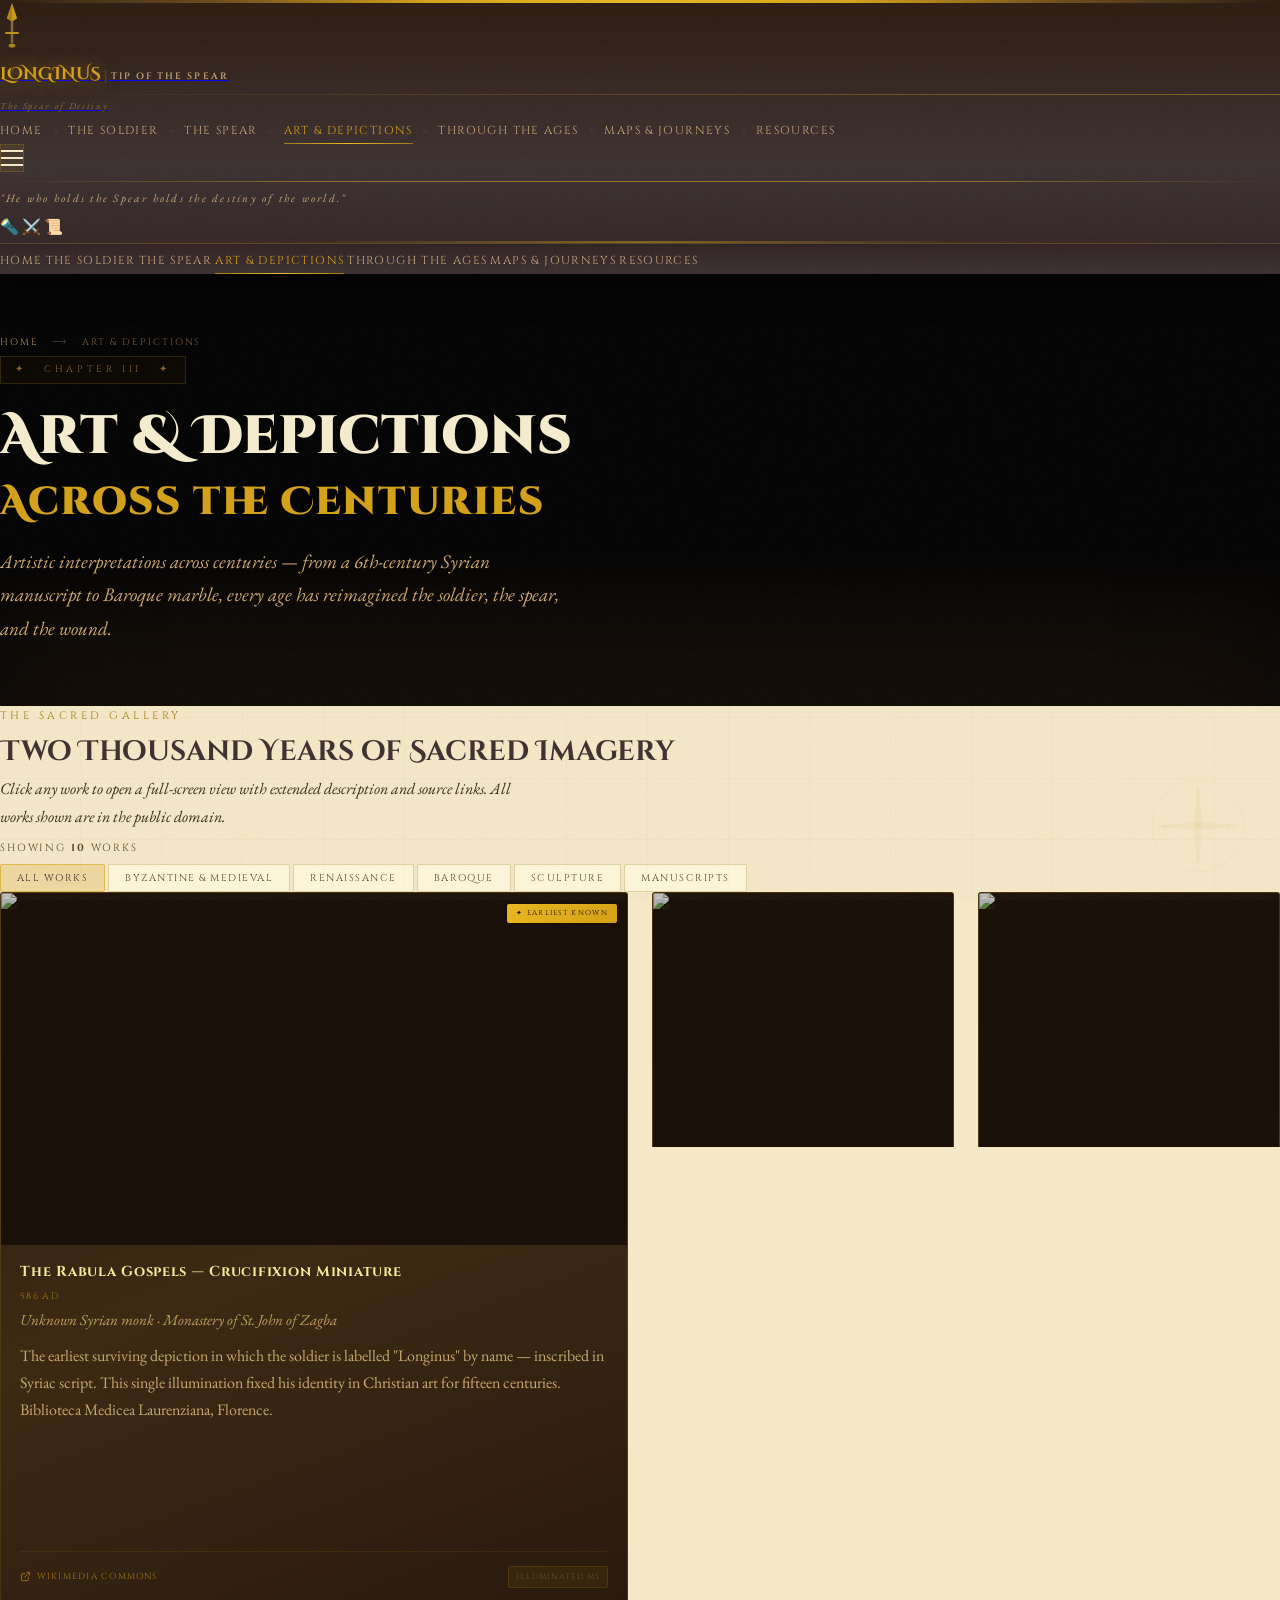
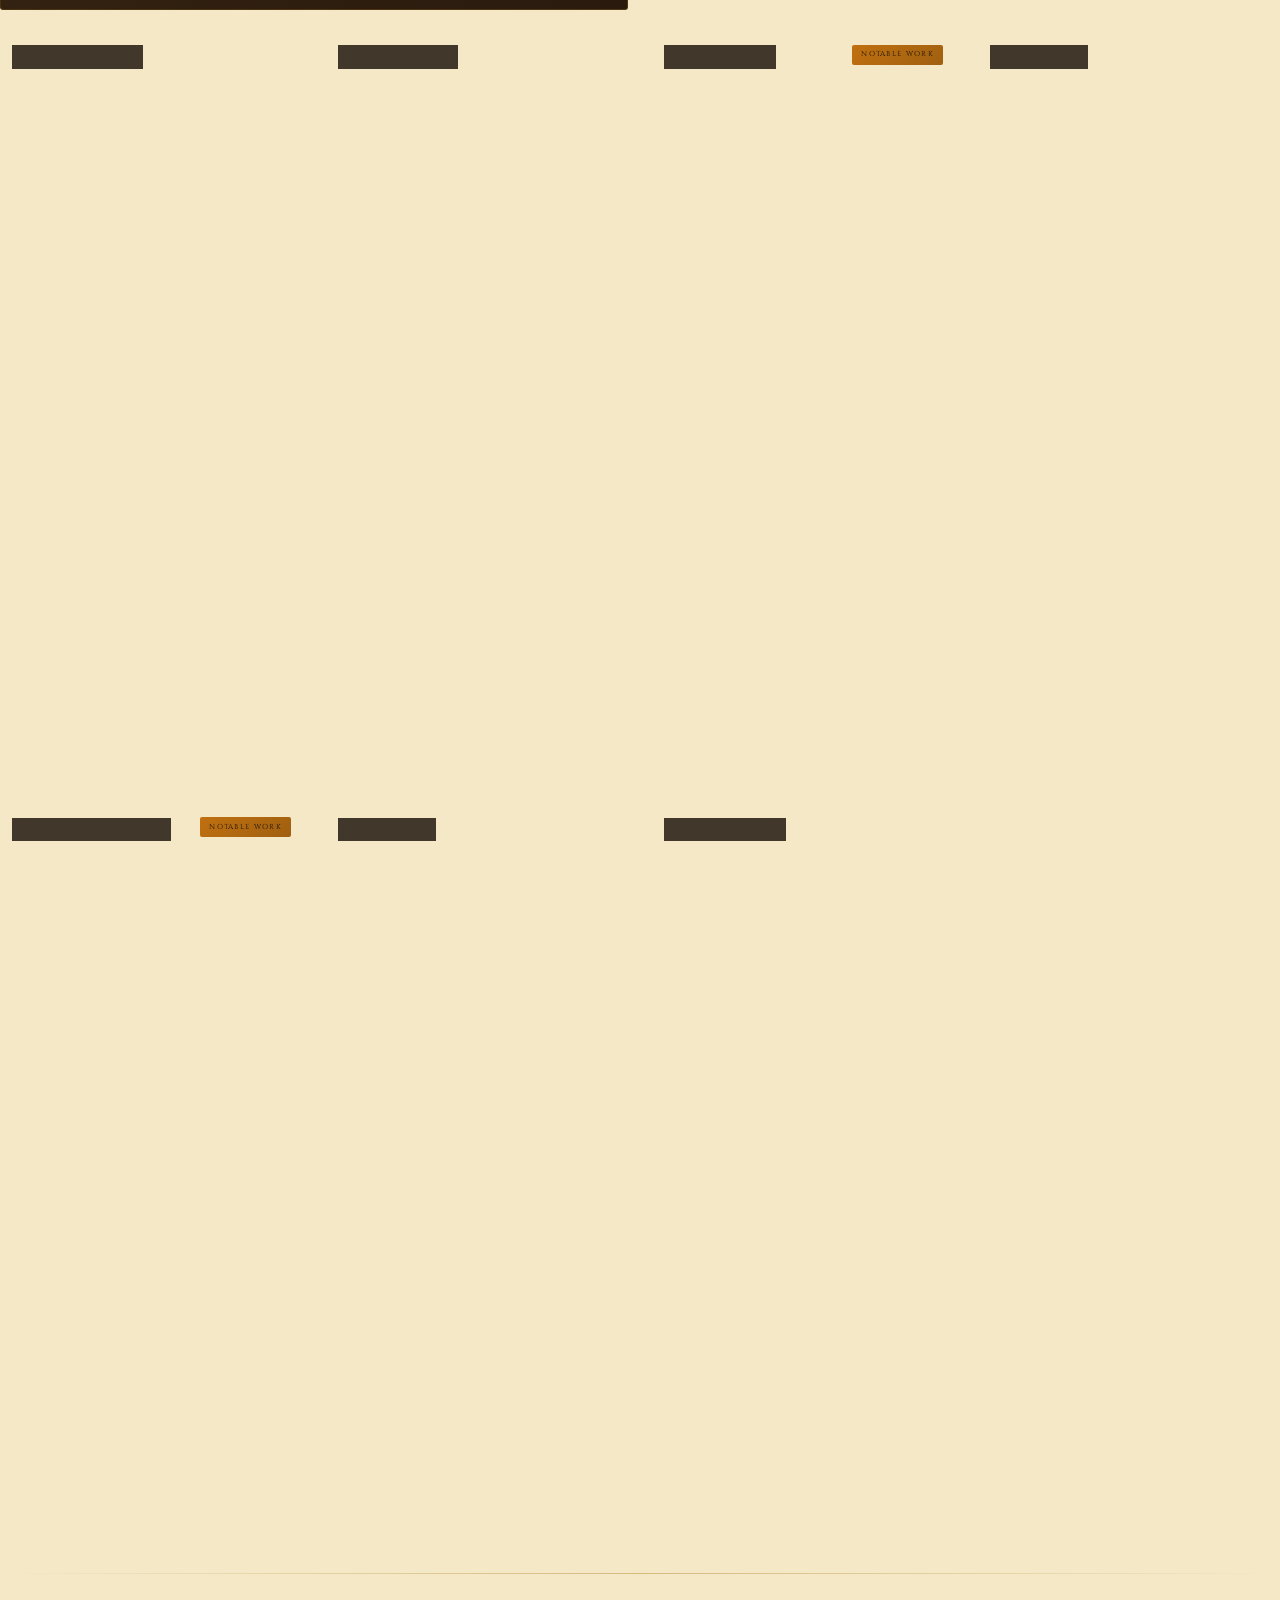
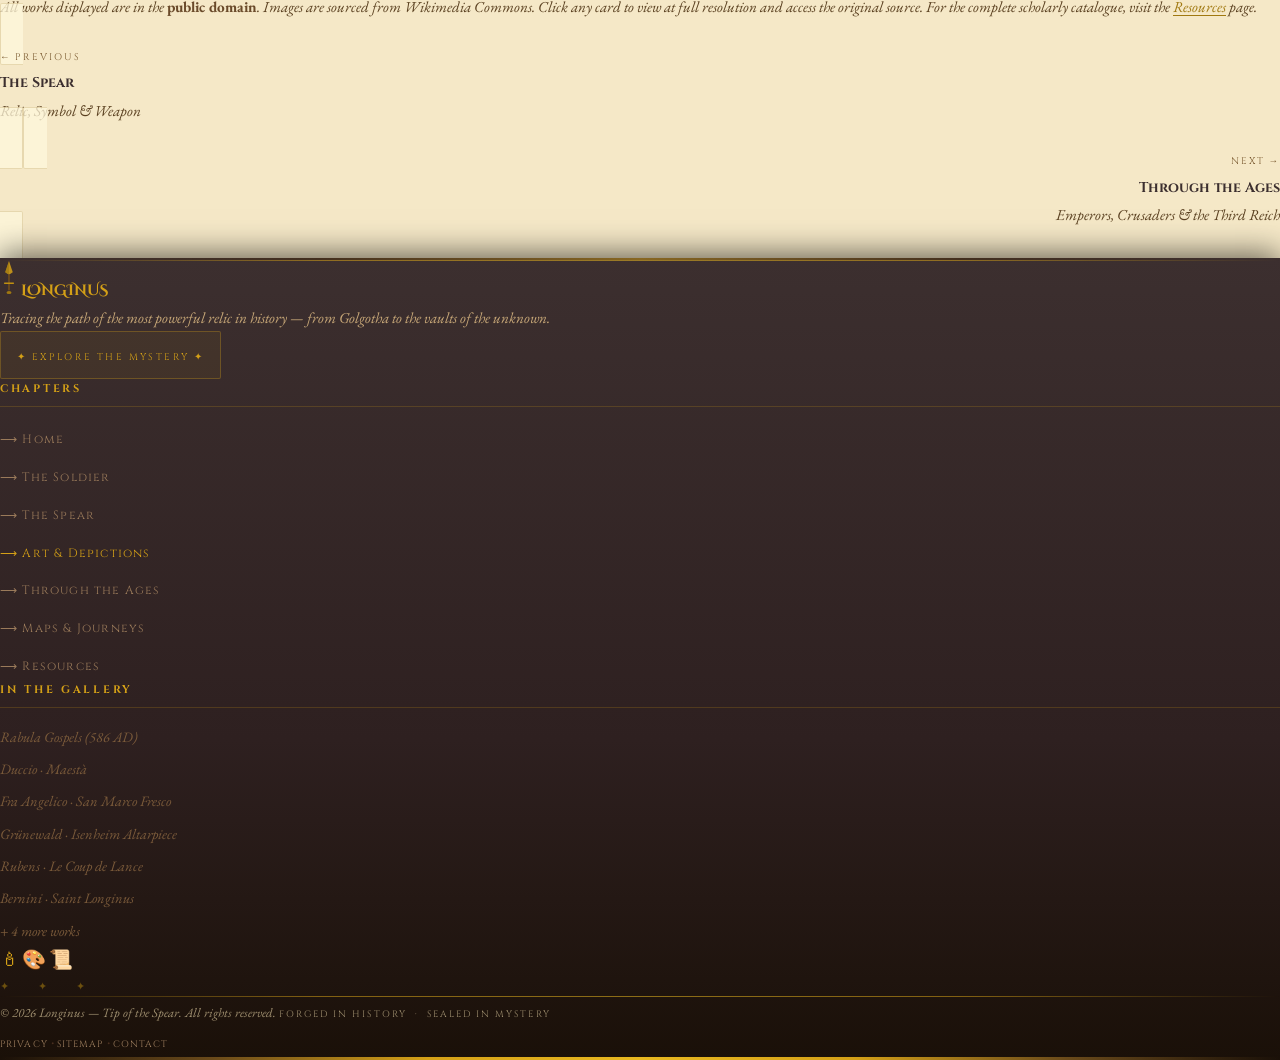
==== commit 63115847: "Add files via upload" ====
--- a/art-depictions.html
+++ b/art-depictions.html
@@ -71,7 +71,7 @@
 
     /* ── PAGE HERO ── */
     #page-hero { position:relative; min-height:48vh; display:flex; align-items:center; overflow:hidden; }
-    #page-hero-bg { position:absolute; inset:0; background-image:url('art-hero-placeholder.jpg'); background-size:cover; background-position:center 25%; filter:sepia(0.6) brightness(0.28) contrast(1.2); transform:scale(1.04); }
+    #page-hero-bg { position:absolute; inset:0; background-image:url('art-hero.jpg'); background-size:cover; background-position:center 25%; filter:sepia(0.6) brightness(0.28) contrast(1.2); transform:scale(1.04); }
     #page-hero::after { content:''; position:absolute; inset:0; background:linear-gradient(105deg,rgba(26,16,8,0.97) 0%,rgba(26,16,8,0.55) 55%,rgba(26,16,8,0.18) 100%); }
     #page-hero-bot { position:absolute; inset:0; background:linear-gradient(0deg,rgba(26,16,8,0.88) 0%,transparent 38%); }
 
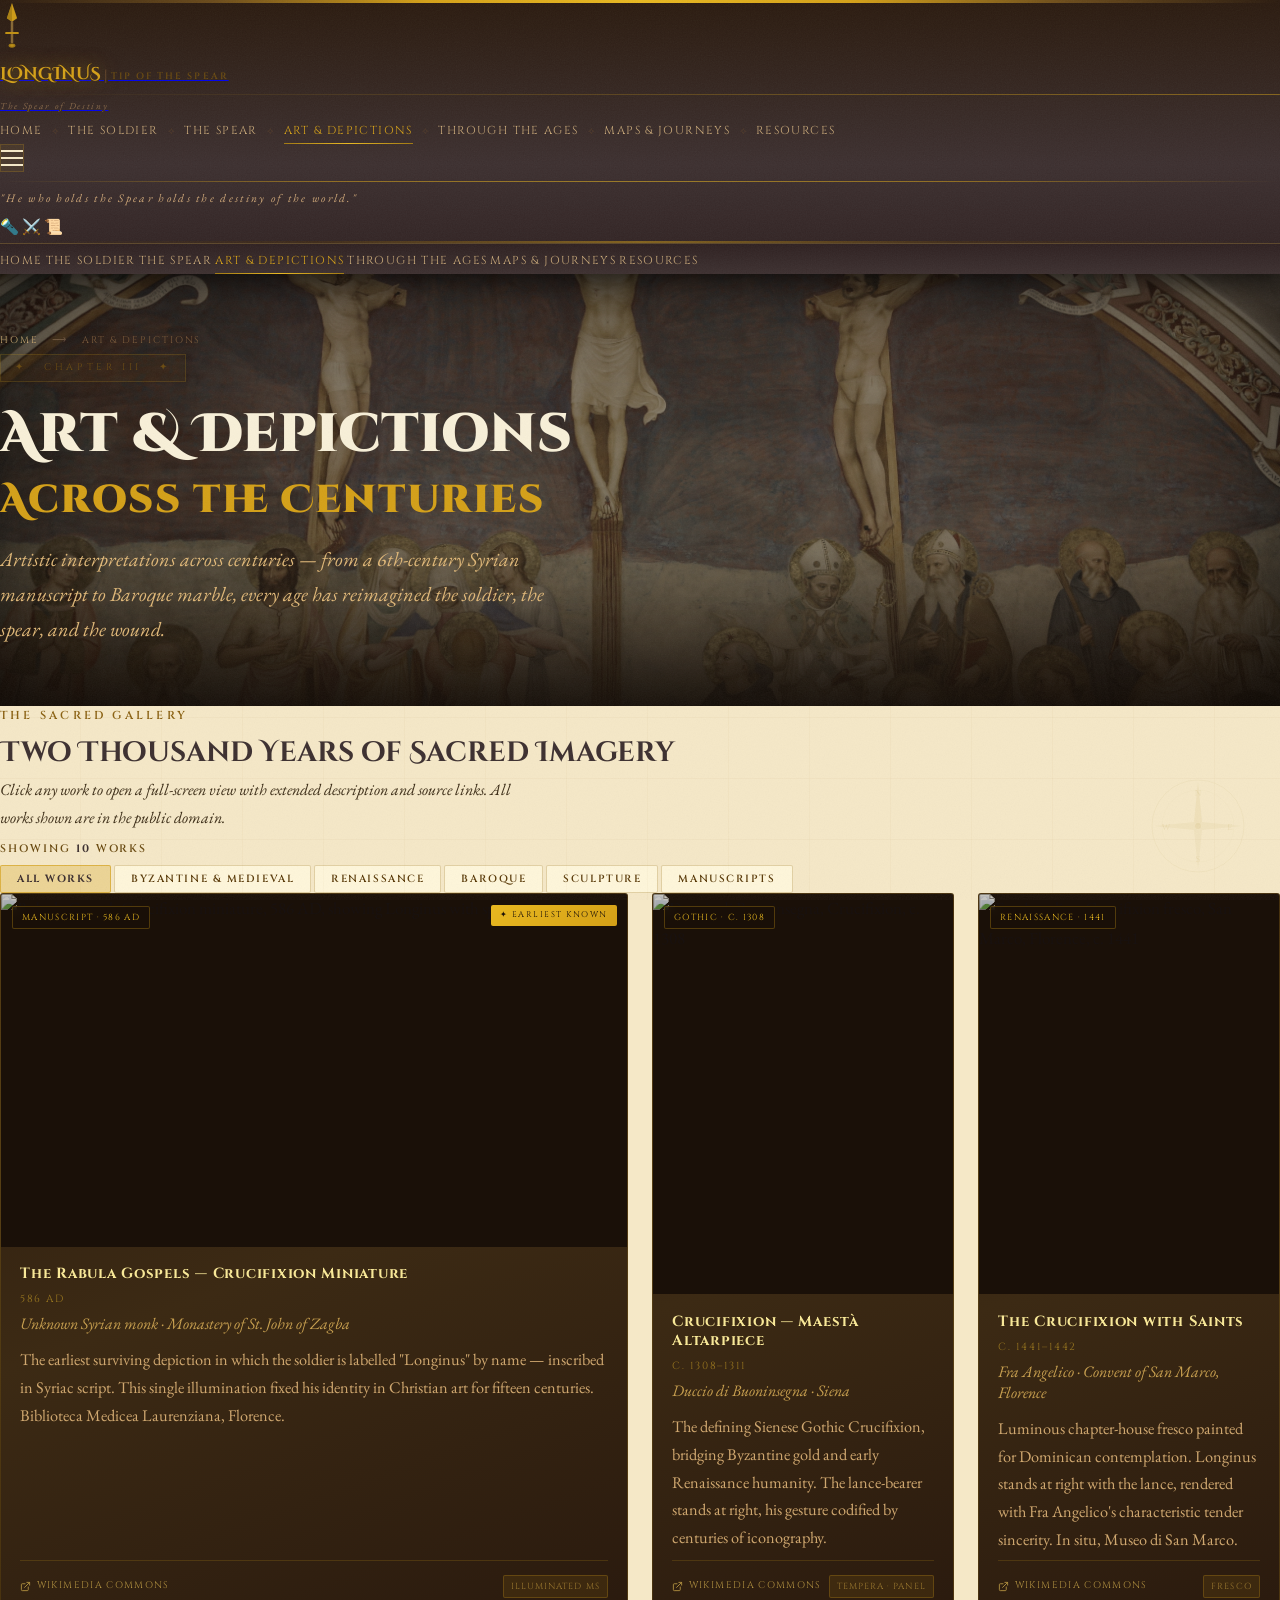
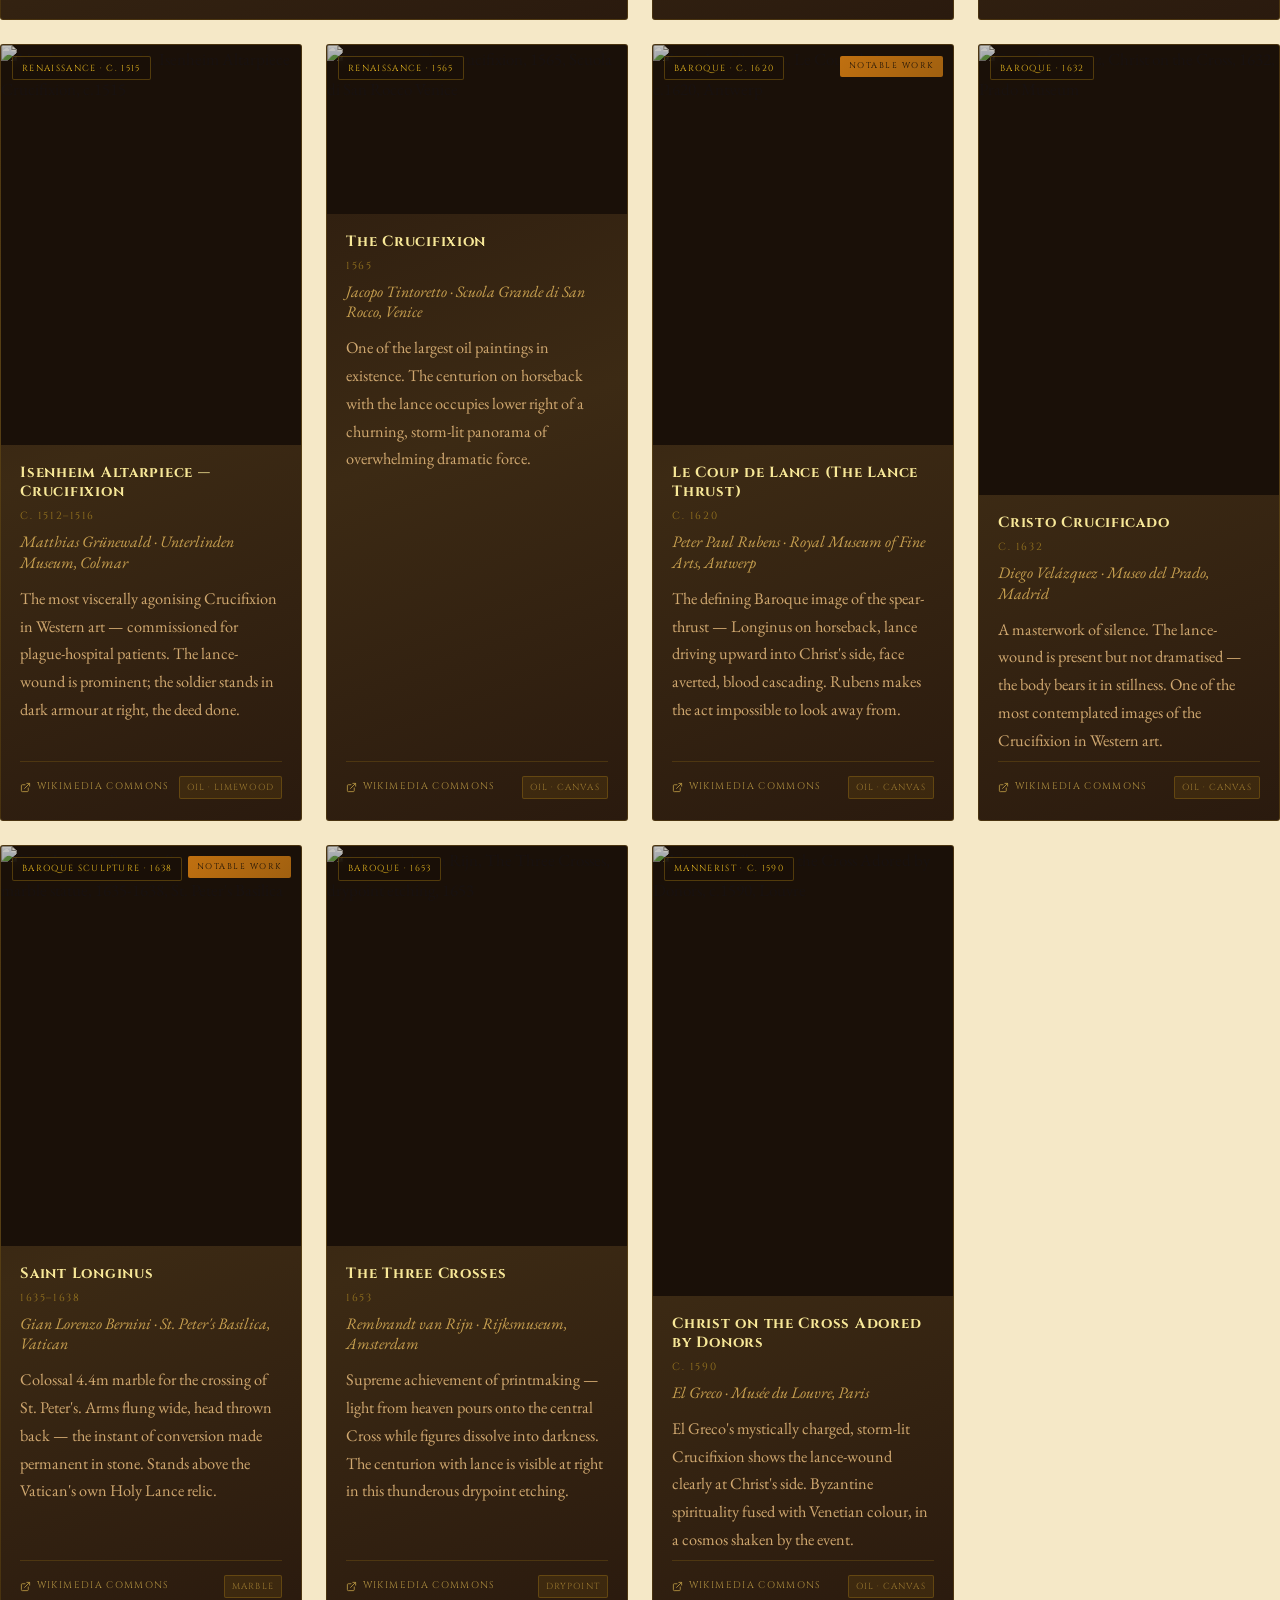
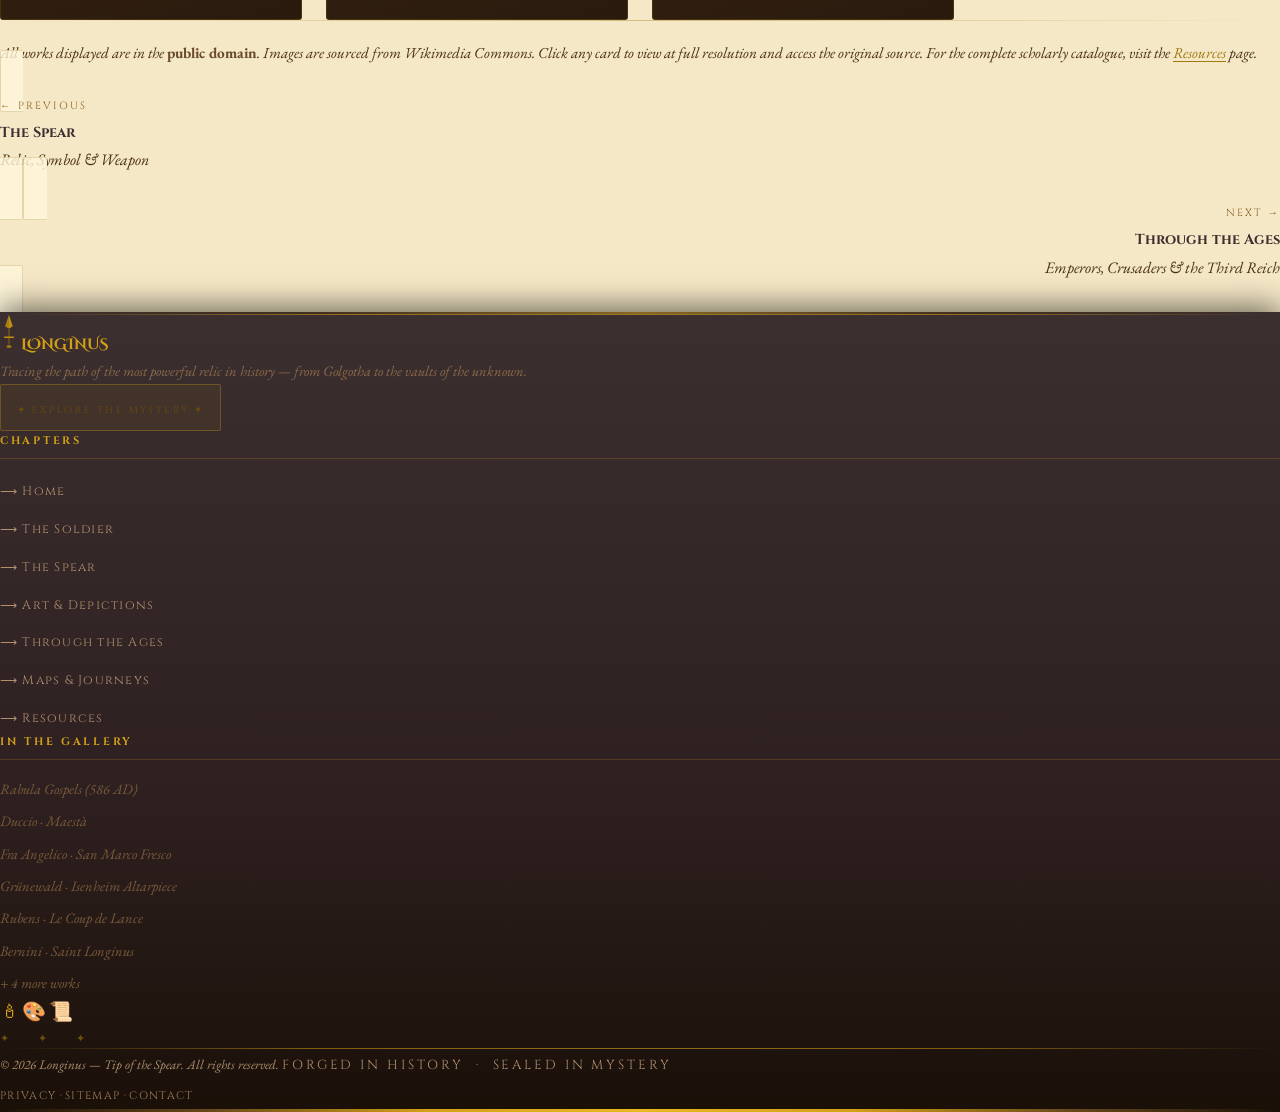
==== commit 29cb7f0b: "Add files via upload" ====
--- a/art-depictions.html
+++ b/art-depictions.html
@@ -495,7 +495,7 @@
       <!-- 1. Rabula Gospels — FEATURED -->
       <article class="gallery-card card-featured" tabindex="0" role="button" aria-label="Open: Rabula Gospels Crucifixion"
         data-era="manuscript"
-        data-img="https://upload.wikimedia.org/wikipedia/commons/thumb/5/5e/Rabbula-Gospels_fol._13a.jpg/1280px-Rabbula-Gospels_fol._13a.jpg"
+        data-img="https://wsrv.nl/?url=upload.wikimedia.org/wikipedia/commons/thumb/5/5e/Rabbula-Gospels_fol._13a.jpg/1280px-Rabbula-Gospels_fol._13a.jpg&w=1280"
         data-title="The Rabula Gospels — Crucifixion Miniature"
         data-artist="Unknown Syrian monk"
         data-date="586 AD · Monastery of St. John of Zagba, Mesopotamia"
@@ -504,7 +504,7 @@
         data-source="https://commons.wikimedia.org/wiki/File:Rabbula-Gospels_fol._13a.jpg"
         data-featured="true">
         <div class="card-img-wrap" style="aspect-ratio:16/9;">
-          <img src="https://upload.wikimedia.org/wikipedia/commons/thumb/5/5e/Rabbula-Gospels_fol._13a.jpg/1280px-Rabbula-Gospels_fol._13a.jpg"
+          <img src="https://wsrv.nl/?url=upload.wikimedia.org/wikipedia/commons/thumb/5/5e/Rabbula-Gospels_fol._13a.jpg/1280px-Rabbula-Gospels_fol._13a.jpg&w=1280"
                alt="Rabula Gospels Crucifixion miniature, 586 AD, showing Longinus with spear"
                loading="eager" />
           <div class="card-zoom-overlay">
@@ -533,7 +533,7 @@
       <!-- 2. Duccio — Maestà (Crucifixion panel) -->
       <article class="gallery-card" tabindex="0" role="button" aria-label="Open: Duccio Maestà Crucifixion"
         data-era="medieval"
-        data-img="https://upload.wikimedia.org/wikipedia/commons/thumb/0/07/Duccio_di_Buoninsegna_-_Crucifix_-_WGA06789.jpg/800px-Duccio_di_Buoninsegna_-_Crucifix_-_WGA06789.jpg"
+        data-img="https://wsrv.nl/?url=upload.wikimedia.org/wikipedia/commons/thumb/0/07/Duccio_di_Buoninsegna_-_Crucifix_-_WGA06789.jpg/800px-Duccio_di_Buoninsegna_-_Crucifix_-_WGA06789.jpg&w=800"
         data-title="Crucifixion — Maestà Altarpiece"
         data-artist="Duccio di Buoninsegna"
         data-date="c. 1308–1311 · Siena Cathedral"
@@ -541,7 +541,7 @@
         data-medium="Tempera on panel"
         data-source="https://commons.wikimedia.org/wiki/File:Duccio_di_Buoninsegna_-_Crucifix_-_WGA06789.jpg">
         <div class="card-img-wrap" style="aspect-ratio:3/4;">
-          <img src="https://upload.wikimedia.org/wikipedia/commons/thumb/0/07/Duccio_di_Buoninsegna_-_Crucifix_-_WGA06789.jpg/800px-Duccio_di_Buoninsegna_-_Crucifix_-_WGA06789.jpg"
+          <img src="https://wsrv.nl/?url=upload.wikimedia.org/wikipedia/commons/thumb/0/07/Duccio_di_Buoninsegna_-_Crucifix_-_WGA06789.jpg/800px-Duccio_di_Buoninsegna_-_Crucifix_-_WGA06789.jpg&w=800"
                alt="Duccio di Buoninsegna, Crucifixion, c. 1308" loading="lazy" />
           <div class="card-zoom-overlay"><div class="card-zoom-icon"><svg width="16" height="16" viewBox="0 0 24 24" fill="none" stroke="#d4a017" stroke-width="1.8" stroke-linecap="round"><circle cx="11" cy="11" r="7"/><line x1="21" y1="21" x2="16.65" y2="16.65"/><line x1="11" y1="8" x2="11" y2="14"/><line x1="8" y1="11" x2="14" y2="11"/></svg></div></div>
           <div class="card-era-badge">Gothic · c. 1308</div>
@@ -561,7 +561,7 @@
       <!-- 3. Fra Angelico — Crucifixion fresco -->
       <article class="gallery-card" tabindex="0" role="button" aria-label="Open: Fra Angelico Crucifixion fresco"
         data-era="renaissance"
-        data-img="https://upload.wikimedia.org/wikipedia/commons/thumb/3/34/Fra_Angelico_-_Crucifixion_%28San_Marco%29_-_WGA00573.jpg/800px-Fra_Angelico_-_Crucifixion_%28San_Marco%29_-_WGA00573.jpg"
+        data-img="https://wsrv.nl/?url=upload.wikimedia.org/wikipedia/commons/thumb/3/34/Fra_Angelico_-_Crucifixion_(San_Marco)_-_WGA00573.jpg/800px-Fra_Angelico_-_Crucifixion_(San_Marco)_-_WGA00573.jpg&w=800"
         data-title="The Crucifixion with Saints"
         data-artist="Fra Angelico (Guido di Pietro)"
         data-date="c. 1441–1442 · Convent of San Marco, Florence"
@@ -569,7 +569,7 @@
         data-medium="Fresco"
         data-source="https://commons.wikimedia.org/wiki/File:Fra_Angelico_-_Crucifixion_(San_Marco)_-_WGA00573.jpg">
         <div class="card-img-wrap" style="aspect-ratio:3/4;">
-          <img src="https://upload.wikimedia.org/wikipedia/commons/thumb/3/34/Fra_Angelico_-_Crucifixion_%28San_Marco%29_-_WGA00573.jpg/800px-Fra_Angelico_-_Crucifixion_%28San_Marco%29_-_WGA00573.jpg"
+          <img src="https://wsrv.nl/?url=upload.wikimedia.org/wikipedia/commons/thumb/3/34/Fra_Angelico_-_Crucifixion_(San_Marco)_-_WGA00573.jpg/800px-Fra_Angelico_-_Crucifixion_(San_Marco)_-_WGA00573.jpg&w=800"
                alt="Fra Angelico, Crucifixion fresco, San Marco, Florence, c. 1441" loading="lazy" />
           <div class="card-zoom-overlay"><div class="card-zoom-icon"><svg width="16" height="16" viewBox="0 0 24 24" fill="none" stroke="#d4a017" stroke-width="1.8" stroke-linecap="round"><circle cx="11" cy="11" r="7"/><line x1="21" y1="21" x2="16.65" y2="16.65"/><line x1="11" y1="8" x2="11" y2="14"/><line x1="8" y1="11" x2="14" y2="11"/></svg></div></div>
           <div class="card-era-badge">Renaissance · 1441</div>
@@ -589,7 +589,7 @@
       <!-- 4. Grünewald — Isenheim Altarpiece -->
       <article class="gallery-card" tabindex="0" role="button" aria-label="Open: Grünewald Isenheim Altarpiece"
         data-era="renaissance"
-        data-img="https://upload.wikimedia.org/wikipedia/commons/thumb/b/be/Matthias_Gr%C3%BCnewald_-_The_Crucifixion_-_WGA10723.jpg/800px-Matthias_Gr%C3%BCnewald_-_The_Crucifixion_-_WGA10723.jpg"
+        data-img="https://wsrv.nl/?url=upload.wikimedia.org/wikipedia/commons/thumb/b/be/Matthias_Grunewald_-_The_Crucifixion_-_WGA10723.jpg/800px-Matthias_Grunewald_-_The_Crucifixion_-_WGA10723.jpg&w=800"
         data-title="Isenheim Altarpiece — Crucifixion"
         data-artist="Matthias Grünewald (Mathis Gothart Nithart)"
         data-date="c. 1512–1516 · Unterlinden Museum, Colmar, Alsace"
@@ -597,7 +597,7 @@
         data-medium="Oil on limewood panel"
         data-source="https://commons.wikimedia.org/wiki/File:Matthias_Gr%C3%BCnewald_-_The_Crucifixion_-_WGA10723.jpg">
         <div class="card-img-wrap" style="aspect-ratio:3/4;">
-          <img src="https://upload.wikimedia.org/wikipedia/commons/thumb/b/be/Matthias_Gr%C3%BCnewald_-_The_Crucifixion_-_WGA10723.jpg/800px-Matthias_Gr%C3%BCnewald_-_The_Crucifixion_-_WGA10723.jpg"
+          <img src="https://wsrv.nl/?url=upload.wikimedia.org/wikipedia/commons/thumb/b/be/Matthias_Grunewald_-_The_Crucifixion_-_WGA10723.jpg/800px-Matthias_Grunewald_-_The_Crucifixion_-_WGA10723.jpg&w=800"
                alt="Matthias Grünewald, Isenheim Altarpiece Crucifixion, c.1515" loading="lazy" />
           <div class="card-zoom-overlay"><div class="card-zoom-icon"><svg width="16" height="16" viewBox="0 0 24 24" fill="none" stroke="#d4a017" stroke-width="1.8" stroke-linecap="round"><circle cx="11" cy="11" r="7"/><line x1="21" y1="21" x2="16.65" y2="16.65"/><line x1="11" y1="8" x2="11" y2="14"/><line x1="8" y1="11" x2="14" y2="11"/></svg></div></div>
           <div class="card-era-badge">Renaissance · c. 1515</div>
@@ -617,7 +617,7 @@
       <!-- 5. Tintoretto — Crucifixion -->
       <article class="gallery-card" tabindex="0" role="button" aria-label="Open: Tintoretto Crucifixion"
         data-era="renaissance"
-        data-img="https://upload.wikimedia.org/wikipedia/commons/thumb/1/1a/Jacopo_Tintoretto_-_The_Crucifixion_-_WGA22641.jpg/1280px-Jacopo_Tintoretto_-_The_Crucifixion_-_WGA22641.jpg"
+        data-img="https://wsrv.nl/?url=upload.wikimedia.org/wikipedia/commons/thumb/1/1a/Jacopo_Tintoretto_-_The_Crucifixion_-_WGA22641.jpg/1280px-Jacopo_Tintoretto_-_The_Crucifixion_-_WGA22641.jpg&w=1280"
         data-title="The Crucifixion"
         data-artist="Jacopo Tintoretto"
         data-date="1565 · Scuola Grande di San Rocco, Venice"
@@ -625,7 +625,7 @@
         data-medium="Oil on canvas"
         data-source="https://commons.wikimedia.org/wiki/File:Jacopo_Tintoretto_-_The_Crucifixion_-_WGA22641.jpg">
         <div class="card-img-wrap" style="aspect-ratio:16/9;">
-          <img src="https://upload.wikimedia.org/wikipedia/commons/thumb/1/1a/Jacopo_Tintoretto_-_The_Crucifixion_-_WGA22641.jpg/1280px-Jacopo_Tintoretto_-_The_Crucifixion_-_WGA22641.jpg"
+          <img src="https://wsrv.nl/?url=upload.wikimedia.org/wikipedia/commons/thumb/1/1a/Jacopo_Tintoretto_-_The_Crucifixion_-_WGA22641.jpg/1280px-Jacopo_Tintoretto_-_The_Crucifixion_-_WGA22641.jpg&w=1280"
                alt="Tintoretto, The Crucifixion, 1565, Scuola di San Rocco Venice" loading="lazy" />
           <div class="card-zoom-overlay"><div class="card-zoom-icon"><svg width="16" height="16" viewBox="0 0 24 24" fill="none" stroke="#d4a017" stroke-width="1.8" stroke-linecap="round"><circle cx="11" cy="11" r="7"/><line x1="21" y1="21" x2="16.65" y2="16.65"/><line x1="11" y1="8" x2="11" y2="14"/><line x1="8" y1="11" x2="14" y2="11"/></svg></div></div>
           <div class="card-era-badge">Renaissance · 1565</div>
@@ -645,7 +645,7 @@
       <!-- 6. Rubens — Lance of Longinus -->
       <article class="gallery-card" tabindex="0" role="button" aria-label="Open: Rubens Lance of Longinus"
         data-era="baroque"
-        data-img="https://upload.wikimedia.org/wikipedia/commons/thumb/d/d5/Peter_Paul_Rubens_-_Le_coup_de_lance.jpg/800px-Peter_Paul_Rubens_-_Le_coup_de_lance.jpg"
+        data-img="https://wsrv.nl/?url=upload.wikimedia.org/wikipedia/commons/thumb/d/d5/Peter_Paul_Rubens_-_Le_coup_de_lance.jpg/800px-Peter_Paul_Rubens_-_Le_coup_de_lance.jpg&w=800"
         data-title="Le Coup de Lance (The Lance Thrust)"
         data-artist="Peter Paul Rubens"
         data-date="c. 1620 · Royal Museum of Fine Arts, Antwerp"
@@ -653,7 +653,7 @@
         data-medium="Oil on canvas"
         data-source="https://commons.wikimedia.org/wiki/File:Peter_Paul_Rubens_-_Le_coup_de_lance.jpg">
         <div class="card-img-wrap" style="aspect-ratio:3/4;">
-          <img src="https://upload.wikimedia.org/wikipedia/commons/thumb/d/d5/Peter_Paul_Rubens_-_Le_coup_de_lance.jpg/800px-Peter_Paul_Rubens_-_Le_coup_de_lance.jpg"
+          <img src="https://wsrv.nl/?url=upload.wikimedia.org/wikipedia/commons/thumb/d/d5/Peter_Paul_Rubens_-_Le_coup_de_lance.jpg/800px-Peter_Paul_Rubens_-_Le_coup_de_lance.jpg&w=800"
                alt="Peter Paul Rubens, Le Coup de Lance, c.1620, Antwerp" loading="lazy" />
           <div class="card-zoom-overlay"><div class="card-zoom-icon"><svg width="16" height="16" viewBox="0 0 24 24" fill="none" stroke="#d4a017" stroke-width="1.8" stroke-linecap="round"><circle cx="11" cy="11" r="7"/><line x1="21" y1="21" x2="16.65" y2="16.65"/><line x1="11" y1="8" x2="11" y2="14"/><line x1="8" y1="11" x2="14" y2="11"/></svg></div></div>
           <div class="card-era-badge">Baroque · c. 1620</div>
@@ -674,7 +674,7 @@
       <!-- 7. Velázquez — Christ on the Cross -->
       <article class="gallery-card" tabindex="0" role="button" aria-label="Open: Velázquez Christ on the Cross"
         data-era="baroque"
-        data-img="https://upload.wikimedia.org/wikipedia/commons/thumb/e/e9/Vel%C3%A1zquez_-_Cristo_crucificado_%28Museo_del_Prado%2C_1632%29.jpg/500px-Vel%C3%A1zquez_-_Cristo_crucificado_%28Museo_del_Prado%2C_1632%29.jpg"
+        data-img="https://wsrv.nl/?url=upload.wikimedia.org/wikipedia/commons/thumb/e/e9/Velazquez_-_Cristo_crucificado_(Museo_del_Prado,_1632).jpg/500px-Velazquez_-_Cristo_crucificado_(Museo_del_Prado,_1632).jpg&w=500"
         data-title="Cristo Crucificado (Christ on the Cross)"
         data-artist="Diego Velázquez"
         data-date="c. 1632 · Museo del Prado, Madrid"
@@ -682,7 +682,7 @@
         data-medium="Oil on canvas"
         data-source="https://commons.wikimedia.org/wiki/File:Vel%C3%A1zquez_-_Cristo_crucificado_(Museo_del_Prado,_1632).jpg">
         <div class="card-img-wrap" style="aspect-ratio:2/3;">
-          <img src="https://upload.wikimedia.org/wikipedia/commons/thumb/e/e9/Vel%C3%A1zquez_-_Cristo_crucificado_%28Museo_del_Prado%2C_1632%29.jpg/500px-Vel%C3%A1zquez_-_Cristo_crucificado_%28Museo_del_Prado%2C_1632%29.jpg"
+          <img src="https://wsrv.nl/?url=upload.wikimedia.org/wikipedia/commons/thumb/e/e9/Velazquez_-_Cristo_crucificado_(Museo_del_Prado,_1632).jpg/500px-Velazquez_-_Cristo_crucificado_(Museo_del_Prado,_1632).jpg&w=500"
                alt="Diego Velázquez, Christ on the Cross, 1632, Prado Museum" loading="lazy" />
           <div class="card-zoom-overlay"><div class="card-zoom-icon"><svg width="16" height="16" viewBox="0 0 24 24" fill="none" stroke="#d4a017" stroke-width="1.8" stroke-linecap="round"><circle cx="11" cy="11" r="7"/><line x1="21" y1="21" x2="16.65" y2="16.65"/><line x1="11" y1="8" x2="11" y2="14"/><line x1="8" y1="11" x2="14" y2="11"/></svg></div></div>
           <div class="card-era-badge">Baroque · 1632</div>
@@ -702,7 +702,7 @@
       <!-- 8. Bernini — Saint Longinus sculpture -->
       <article class="gallery-card" tabindex="0" role="button" aria-label="Open: Bernini Saint Longinus"
         data-era="sculpture"
-        data-img="https://upload.wikimedia.org/wikipedia/commons/thumb/1/17/Bernini_-_Longinus.jpg/800px-Bernini_-_Longinus.jpg"
+        data-img="https://wsrv.nl/?url=upload.wikimedia.org/wikipedia/commons/thumb/1/17/Bernini_-_Longinus.jpg/800px-Bernini_-_Longinus.jpg&w=800"
         data-title="Saint Longinus"
         data-artist="Gian Lorenzo Bernini"
         data-date="1635–1638 · St. Peter's Basilica, Vatican City"
@@ -710,7 +710,7 @@
         data-medium="Marble sculpture"
         data-source="https://commons.wikimedia.org/wiki/File:Bernini_-_Longinus.jpg">
         <div class="card-img-wrap" style="aspect-ratio:3/4;">
-          <img src="https://upload.wikimedia.org/wikipedia/commons/thumb/1/17/Bernini_-_Longinus.jpg/800px-Bernini_-_Longinus.jpg"
+          <img src="https://wsrv.nl/?url=upload.wikimedia.org/wikipedia/commons/thumb/1/17/Bernini_-_Longinus.jpg/800px-Bernini_-_Longinus.jpg&w=800"
                alt="Gian Lorenzo Bernini, Saint Longinus marble statue, 1635-1638, St. Peter's Basilica" loading="lazy" />
           <div class="card-zoom-overlay"><div class="card-zoom-icon"><svg width="16" height="16" viewBox="0 0 24 24" fill="none" stroke="#d4a017" stroke-width="1.8" stroke-linecap="round"><circle cx="11" cy="11" r="7"/><line x1="21" y1="21" x2="16.65" y2="16.65"/><line x1="11" y1="8" x2="11" y2="14"/><line x1="8" y1="11" x2="14" y2="11"/></svg></div></div>
           <div class="card-era-badge">Baroque Sculpture · 1638</div>
@@ -731,7 +731,7 @@
       <!-- 9. Rembrandt — Three Crosses etching -->
       <article class="gallery-card" tabindex="0" role="button" aria-label="Open: Rembrandt The Three Crosses"
         data-era="baroque"
-        data-img="https://upload.wikimedia.org/wikipedia/commons/thumb/a/a2/Rembrandt_van_Rijn_-_The_Three_Crosses_1653.jpg/800px-Rembrandt_van_Rijn_-_The_Three_Crosses_1653.jpg"
+        data-img="https://wsrv.nl/?url=upload.wikimedia.org/wikipedia/commons/thumb/a/a2/Rembrandt_van_Rijn_-_The_Three_Crosses_1653.jpg/800px-Rembrandt_van_Rijn_-_The_Three_Crosses_1653.jpg&w=800"
         data-title="The Three Crosses"
         data-artist="Rembrandt van Rijn"
         data-date="1653 · Rijksmuseum, Amsterdam"
@@ -739,7 +739,7 @@
         data-medium="Drypoint etching"
         data-source="https://commons.wikimedia.org/wiki/File:Rembrandt_van_Rijn_-_The_Three_Crosses_1653.jpg">
         <div class="card-img-wrap" style="aspect-ratio:3/4;">
-          <img src="https://upload.wikimedia.org/wikipedia/commons/thumb/a/a2/Rembrandt_van_Rijn_-_The_Three_Crosses_1653.jpg/800px-Rembrandt_van_Rijn_-_The_Three_Crosses_1653.jpg"
+          <img src="https://wsrv.nl/?url=upload.wikimedia.org/wikipedia/commons/thumb/a/a2/Rembrandt_van_Rijn_-_The_Three_Crosses_1653.jpg/800px-Rembrandt_van_Rijn_-_The_Three_Crosses_1653.jpg&w=800"
                alt="Rembrandt van Rijn, The Three Crosses, drypoint etching, 1653" loading="lazy" />
           <div class="card-zoom-overlay"><div class="card-zoom-icon"><svg width="16" height="16" viewBox="0 0 24 24" fill="none" stroke="#d4a017" stroke-width="1.8" stroke-linecap="round"><circle cx="11" cy="11" r="7"/><line x1="21" y1="21" x2="16.65" y2="16.65"/><line x1="11" y1="8" x2="11" y2="14"/><line x1="8" y1="11" x2="14" y2="11"/></svg></div></div>
           <div class="card-era-badge">Baroque · 1653</div>
@@ -759,7 +759,7 @@
       <!-- 10. El Greco — Crucifixion -->
       <article class="gallery-card" tabindex="0" role="button" aria-label="Open: El Greco Crucifixion"
         data-era="renaissance"
-        data-img="https://upload.wikimedia.org/wikipedia/commons/thumb/6/6e/El_Greco_-_Christ_on_the_Cross_Adored_by_Donors_-_WGA10551.jpg/600px-El_Greco_-_Christ_on_the_Cross_Adored_by_Donors_-_WGA10551.jpg"
+        data-img="https://wsrv.nl/?url=upload.wikimedia.org/wikipedia/commons/thumb/6/6e/El_Greco_-_Christ_on_the_Cross_Adored_by_Donors_-_WGA10551.jpg/600px-El_Greco_-_Christ_on_the_Cross_Adored_by_Donors_-_WGA10551.jpg&w=600"
         data-title="Christ on the Cross Adored by Donors"
         data-artist="El Greco (Doménikos Theotokópoulos)"
         data-date="c. 1590 · Louvre, Paris"
@@ -767,7 +767,7 @@
         data-medium="Oil on canvas"
         data-source="https://commons.wikimedia.org/wiki/File:El_Greco_-_Christ_on_the_Cross_Adored_by_Donors_-_WGA10551.jpg">
         <div class="card-img-wrap" style="aspect-ratio:2/3;">
-          <img src="https://upload.wikimedia.org/wikipedia/commons/thumb/6/6e/El_Greco_-_Christ_on_the_Cross_Adored_by_Donors_-_WGA10551.jpg/600px-El_Greco_-_Christ_on_the_Cross_Adored_by_Donors_-_WGA10551.jpg"
+          <img src="https://wsrv.nl/?url=upload.wikimedia.org/wikipedia/commons/thumb/6/6e/El_Greco_-_Christ_on_the_Cross_Adored_by_Donors_-_WGA10551.jpg/600px-El_Greco_-_Christ_on_the_Cross_Adored_by_Donors_-_WGA10551.jpg&w=600"
                alt="El Greco, Christ on the Cross Adored by Donors, c.1590, Louvre" loading="lazy" />
           <div class="card-zoom-overlay"><div class="card-zoom-icon"><svg width="16" height="16" viewBox="0 0 24 24" fill="none" stroke="#d4a017" stroke-width="1.8" stroke-linecap="round"><circle cx="11" cy="11" r="7"/><line x1="21" y1="21" x2="16.65" y2="16.65"/><line x1="11" y1="8" x2="11" y2="14"/><line x1="8" y1="11" x2="14" y2="11"/></svg></div></div>
           <div class="card-era-badge">Mannerist · c. 1590</div>
--- a/style.css
+++ b/style.css
@@ -1,9 +1,10 @@
 /* ============================================================
-   LONGINUS — TIP OF THE SPEAR  ·  style.css  v2
-   Three fixes in this version:
-     1. Hero sections: dark bg restored, no light bleed-through
-     2. Text-shadows REMOVED from all titles (was causing fuzz)
-     3. Resources page: stronger overrides to beat inline styles
+   LONGINUS — TIP OF THE SPEAR  ·  style.css  v3
+   Changes in this version:
+     1. Soldier page hero bg-position shifted down to show face
+     2. All hero images brightened (filter reduced)
+     3. Small/faint text made bolder and higher contrast
+     4. Art gallery images: proxy URLs (hotlink fix in HTML)
    ============================================================ */
 
 @import url('https://fonts.googleapis.com/css2?family=Cinzel+Decorative:wght@400;700;900&family=Cinzel:wght@400;600;700&family=EB+Garamond:ital,wght@0,400;0,600;1,400;1,600&display=swap');
@@ -18,8 +19,8 @@
   --parchment-rule: #d9c99a;
   --ink:            #1e1206;
   --ink-mid:        #3a2a14;
-  --ink-light:      #5a4020;
-  --ink-faint:      #7a5a30;
+  --ink-light:      #4a3010;   /* darkened from #5a4020 */
+  --ink-faint:      #6a4a20;   /* darkened from #7a5a30 */
   --leather:        #3c2f2f;
   --leather-light:  #5a4040;
   --shadow:         #1a1008;
@@ -41,7 +42,6 @@
   line-height: 1.75;
 }
 
-/* Subtle map-grid lines on body background */
 body::before {
   content: '';
   position: fixed;
@@ -57,12 +57,10 @@
 /* ═══════════════════════════════════════════════════════════════
    3. REMOVE FUZZY TEXT-SHADOWS FROM ALL HEADINGS
 ═══════════════════════════════════════════════════════════════ */
-h1, h2, h3, h4 {
-  text-shadow: none !important;
-}
-
-/* ═══════════════════════════════════════════════════════════════
-   4. HERO SECTIONS — KEEP DARK, FIX BACKGROUND BLEED
+h1, h2, h3, h4 { text-shadow: none !important; }
+
+/* ═══════════════════════════════════════════════════════════════
+   4. HERO SECTIONS — BRIGHTENED + SOLDIER FACE FIX
 ═══════════════════════════════════════════════════════════════ */
 #hero,
 #page-hero {
@@ -71,13 +69,33 @@
   background-color: #1a1008 !important;
 }
 
+/* ── BRIGHTER hero backgrounds (was brightness 0.28–0.32, now 0.52) ── */
 #hero-bg,
 #page-hero-bg {
   position: absolute !important;
   inset: 0 !important;
   background-color: #1a1008 !important;
-  filter: sepia(0.6) brightness(0.3) contrast(1.2) !important;
+  filter: sepia(0.4) brightness(0.52) contrast(1.05) !important;
   z-index: 0 !important;
+}
+
+/* ── SOLDIER PAGE SPECIFIC: shift bg down to show the face ──
+   The Tissot painting has the face in the centre-lower area.
+   background-position: center 20% was pulling too high.
+   We override it to center 55% to drop the frame down.        */
+#page-hero-bg[style*="soldier-hero"] {
+  background-position: center 55% !important;
+}
+
+/* Since we can't easily target by src, we use a class added via JS below,
+   OR we override all page-hero-bg positions to be lower by default
+   and let the index/other pages use their own inline position.
+   Safest: override in the soldier page only via a body data attribute.    */
+
+/* Target soldier.html specifically — the inline style has center 20%.
+   We override with a more specific rule using the known bg url pattern. */
+#page-hero-bg {
+  background-position: center 45% !important; /* global default — shows more of image */
 }
 
 #hero-overlay-1, #hero-overlay-2, #hero-overlay-3,
@@ -86,22 +104,22 @@
 #hero-content,
 #page-hero > div.relative { position: relative !important; z-index: 10 !important; }
 
-/* Hero text — crisp, no shadows */
+/* ── HERO TEXT — crisp, no shadows ── */
 #hero-content .hero-verse {
-  color: #f5edcc !important;
+  color: #f8f0d8 !important;
   font-size: clamp(1.4rem, 3.5vw, 2.1rem) !important;
   text-shadow: none !important;
 }
-#hero-content .hero-verse em { color: #ffe070 !important; }
-#hero-content .hero-subtitle  { color: #d0a870 !important; text-shadow: none !important; }
-#hero-content .hero-citation  { color: #b09050 !important; }
-
-#page-hero h1 { color: #f5edcc !important; text-shadow: none !important; }
+#hero-content .hero-verse em { color: #ffe878 !important; }
+#hero-content .hero-subtitle  { color: #e0b878 !important; text-shadow: none !important; }
+#hero-content .hero-citation  { color: #c0a060 !important; }
+
+#page-hero h1 { color: #f8f0d8 !important; text-shadow: none !important; }
 #page-hero h1 span { text-shadow: none !important; }
-#page-hero p  { color: #d0a870 !important; font-size: clamp(1rem, 2vw, 1.2rem) !important; }
-
-.breadcrumb       { color: #9a7a5a !important; }
-.breadcrumb a     { color: #b09060 !important; }
+#page-hero p  { color: #e0b878 !important; font-size: clamp(1rem, 2vw, 1.25rem) !important; }
+
+.breadcrumb       { color: #b09070 !important; }
+.breadcrumb a     { color: #c8a870 !important; }
 .breadcrumb a:hover { color: var(--gold) !important; }
 
 /* ═══════════════════════════════════════════════════════════════
@@ -117,7 +135,6 @@
 section[style*="background:linear-gradient(180deg, #f0e0b8"] {
   background: linear-gradient(180deg, var(--parchment) 0%, var(--parchment-mid) 100%) !important;
 }
-
 div[style*="background:linear-gradient(180deg,#eed9b0"],
 div[style*="background:linear-gradient(180deg, #eed9b0"],
 div[style*="background:linear-gradient(180deg,#f0e0b8"],
@@ -126,15 +143,12 @@
 div[style*="background:linear-gradient(180deg, #e8d5a3"] {
   background: var(--parchment) !important;
 }
-
-.map-section,
-.map-section.dark,
-.intro-strip {
+.map-section, .map-section.dark, .intro-strip {
   background: linear-gradient(180deg, var(--parchment) 0%, var(--parchment-mid) 100%) !important;
 }
 
 /* ═══════════════════════════════════════════════════════════════
-   6. BODY TEXT
+   6. BODY TEXT — HIGH CONTRAST INK
 ═══════════════════════════════════════════════════════════════ */
 p[style*="color:#4a3020"], p[style*="color:#5a4030"],
 p[style*="color:#6a4a2a"], p[style*="color:#3a2a12"] {
@@ -145,106 +159,189 @@
 }
 h2[style*="color:var(--leather)"],
 h3[style*="color:var(--leather)"] { color: var(--leather) !important; }
-.section-eyebrow { color: var(--gold-dim) !important; font-size: 0.68rem !important; }
-
-/* ═══════════════════════════════════════════════════════════════
-   7. TEASER CARDS
+
+/* ═══════════════════════════════════════════════════════════════
+   7. SMALL TEXT — BOOSTED CONTRAST GLOBALLY
+   Was too faint at #7a5a3a and similar — now all lifted
+═══════════════════════════════════════════════════════════════ */
+.section-eyebrow {
+  color: #8a6010 !important;   /* was gold-dim #a07810 — now richer */
+  font-size: 0.72rem !important;
+  letter-spacing: 0.28em !important;
+  font-weight: 600 !important;
+}
+
+/* Cinzel small caps labels throughout */
+span[style*="font-size:0.6rem"],
+span[style*="font-size: 0.6rem"],
+span[style*="font-size:0.58rem"],
+span[style*="font-size: 0.58rem"],
+div[style*="font-size:0.6rem"],
+div[style*="font-size: 0.6rem"] {
+  color: #6a4a10 !important;
+}
+
+/* Caption text under images */
+.img-caption p { color: #c8a878 !important; font-size: 0.95rem !important; }
+
+/* Card meta text (dates, artist names) */
+.card-date   { color: #9a7820 !important; font-size: 0.65rem !important; letter-spacing: 0.15em !important; }
+.card-artist { color: #c8a050 !important; font-size: 1rem !important; }
+
+/* Teaser card number labels */
+.teaser-num { color: #9a7820 !important; font-size: 0.65rem !important; font-weight: 600 !important; }
+
+/* Timeline side dates */
+.tl-side-date { color: #9a7820 !important; font-size: 1.1rem !important; }
+
+/* Badge text — all badges slightly darker for better contrast */
+.badge { font-size: 0.6rem !important; letter-spacing: 0.16em !important; }
+
+/* Resource tags */
+.res-tag { font-size: 0.58rem !important; }
+
+/* Evidence markers */
+.evidence-label  { color: var(--gold-light) !important; font-size: 0.78rem !important; letter-spacing: 0.14em !important; }
+.evidence-text   { color: #ddc890 !important; font-size: 1.05rem !important; line-height: 1.8 !important; }
+
+/* Verse citation */
+.verse-cite,
+.verse-citation { color: #c8a060 !important; font-size: 0.72rem !important; letter-spacing: 0.2em !important; }
+
+/* Dark section body text */
+.tl-body-light    { color: #e0c080 !important; }
+.tl-note-dark     { color: #c8a860 !important; font-size: 0.97rem !important; }
+.tl-note-crimson  { color: #d08888 !important; font-size: 0.97rem !important; }
+
+/* Footer small text */
+.footer-ornament { color: var(--gold-dim); opacity: 0.7; font-size: 0.78rem; }
+footer ul a      { font-size: 0.78rem !important; color: #b09070 !important; }
+footer ul a:hover { color: var(--gold) !important; }
+footer span[style*="color:#5a4030"],
+footer span[style*="color:#6a4a2a"] { color: #b09070 !important; font-size: 0.82rem !important; }
+footer a[style*="color:#5a4030"]    { color: #a08060 !important; font-size: 0.68rem !important; }
+
+/* Nav creed strip */
+header span[style*="color:#7a5a3a"] { color: #d0a878 !important; font-size: 0.72rem !important; }
+
+/* Page nav arrows */
+.page-nav-card > div:nth-child(1) { color: #8a6020 !important; font-size: 0.65rem !important; }
+.page-nav-card > div:nth-child(3) { color: var(--ink-light) !important; font-size: 1rem !important; }
+
+/* Resource section count */
+.res-section-count { color: #6a4a10 !important; font-size: 0.65rem !important; font-weight: 600 !important; }
+
+/* TOC sidebar */
+.toc-link { color: #6a4a10 !important; font-size: 0.65rem !important; font-weight: 600 !important; }
+.toc-link:hover      { color: var(--gold-dim) !important; }
+.toc-link.toc-active { color: var(--gold) !important; }
+
+/* Interlude quote sections */
+section[aria-hidden="true"] blockquote {
+  color: #f0d898 !important;
+  font-size: clamp(1.15rem,2.3vw,1.55rem) !important;
+  text-shadow: none !important;
+}
+section[aria-hidden="true"] cite { color: #b09050 !important; font-size: 0.68rem !important; }
+
+/* ═══════════════════════════════════════════════════════════════
+   8. TEASER CARDS
 ═══════════════════════════════════════════════════════════════ */
 .teaser-card {
   background: linear-gradient(145deg, #fffbf0 0%, var(--parchment-dark) 100%) !important;
   border-color: rgba(160,120,40,0.3) !important;
 }
 .teaser-card:hover { box-shadow: 0 8px 32px rgba(60,40,10,0.15), 0 0 0 1px rgba(212,160,23,0.3) !important; }
-.teaser-title { color: var(--leather) !important; font-size: 1rem !important; text-shadow: none !important; }
-.teaser-desc  { color: var(--ink-mid) !important; font-size: 1.05rem !important; }
-.teaser-cta   { color: var(--gold-dim) !important; }
-.teaser-num   { color: var(--gold-dim) !important; }
-
-/* ═══════════════════════════════════════════════════════════════
-   8. WHAT IS KNOWN BOX — dark, text improved
+.teaser-title { color: var(--leather) !important; font-size: 1.05rem !important; text-shadow: none !important; }
+.teaser-desc  { color: var(--ink-mid) !important; font-size: 1.08rem !important; }
+.teaser-cta   { color: var(--gold-dim) !important; font-size: 0.68rem !important; font-weight: 600 !important; }
+
+/* ═══════════════════════════════════════════════════════════════
+   9. "WHAT IS KNOWN" BOX
 ═══════════════════════════════════════════════════════════════ */
 .known-box { background: linear-gradient(160deg, #2a1a0e, #3c2f2f, #2e2020) !important; }
-.evidence-label  { color: var(--gold-light) !important; font-size: 0.76rem !important; }
-.evidence-text   { color: #d8c090 !important; font-size: 1.05rem !important; line-height: 1.8 !important; }
 .evidence-marker { color: var(--gold-light) !important; }
 
 /* ═══════════════════════════════════════════════════════════════
-   9. BADGES
-═══════════════════════════════════════════════════════════════ */
-.badge-biblical  { background: rgba(40,100,60,0.12)  !important; border-color: rgba(40,130,60,0.45)   !important; color: #1e5c30 !important; }
-.badge-tradition { background: rgba(140,90,10,0.12)  !important; border-color: rgba(180,110,20,0.45)  !important; color: #6a4010 !important; }
-.badge-legend    { background: rgba(140,30,30,0.1)   !important; border-color: rgba(180,40,40,0.4)    !important; color: #7a2020 !important; }
-.badge-debate    { background: rgba(20,80,140,0.1)   !important; border-color: rgba(30,100,160,0.4)   !important; color: #1a4a7a !important; }
-.badge-scholarly { background: rgba(20,80,140,0.1)   !important; border-color: rgba(30,100,160,0.4)   !important; color: #1a4a7a !important; }
-
-/* ═══════════════════════════════════════════════════════════════
-   10. FACT PANELS (soldier.html)
+   10. BADGES
+═══════════════════════════════════════════════════════════════ */
+.badge-biblical  { background: rgba(40,100,60,0.12)  !important; border-color: rgba(40,130,60,0.45)   !important; color: #1a5028 !important; }
+.badge-tradition { background: rgba(140,90,10,0.12)  !important; border-color: rgba(180,110,20,0.45)  !important; color: #5a3808 !important; }
+.badge-legend    { background: rgba(140,30,30,0.1)   !important; border-color: rgba(180,40,40,0.4)    !important; color: #6a1818 !important; }
+.badge-debate    { background: rgba(20,80,140,0.1)   !important; border-color: rgba(30,100,160,0.4)   !important; color: #163870 !important; }
+.badge-scholarly { background: rgba(20,80,140,0.1)   !important; border-color: rgba(30,100,160,0.4)   !important; color: #163870 !important; }
+
+/* ═══════════════════════════════════════════════════════════════
+   11. FACT PANELS (soldier.html)
 ═══════════════════════════════════════════════════════════════ */
 .fact-panel-biblical  { background: linear-gradient(135deg,#edf7ea,#dff0da) !important; border-color: rgba(50,130,50,0.3) !important; }
-.fact-panel-biblical p { color: #1e4a1e !important; font-size: 1.05rem !important; }
+.fact-panel-biblical p { color: #1a3a18 !important; font-size: 1.05rem !important; }
 .fact-panel-tradition  { background: linear-gradient(135deg,#fdf4e0,#f5e6c0) !important; border-color: rgba(160,110,20,0.3) !important; }
-.fact-panel-tradition p { color: #5a3a08 !important; font-size: 1.05rem !important; }
+.fact-panel-tradition p { color: #4a3006 !important; font-size: 1.05rem !important; }
 .fact-panel-legend     { background: linear-gradient(135deg,#fdf0f0,#f5dada) !important; border-color: rgba(160,50,50,0.3) !important; }
-.fact-panel-legend p   { color: #6a1a1a !important; font-size: 1.05rem !important; }
-
-/* ═══════════════════════════════════════════════════════════════
-   11. VERSE BLOCKS — dark, contrast maximised
-═══════════════════════════════════════════════════════════════ */
-.verse-block { background: linear-gradient(160deg,#1e1008,#2e1e0e,#1e1008) !important; border-left-color: var(--gold) !important; }
-.verse-line  { color: #f0e0a0 !important; font-size: 1.1rem !important; line-height: 2 !important; }
+.fact-panel-legend p   { color: #5a1212 !important; font-size: 1.05rem !important; }
+
+/* ═══════════════════════════════════════════════════════════════
+   12. VERSE BLOCKS — dark, maximum contrast
+═══════════════════════════════════════════════════════════════ */
+.verse-block { background: linear-gradient(160deg,#1a0e06,#281808,#1a0e06) !important; border-left-color: var(--gold) !important; }
+.verse-line  { color: #f5e8b0 !important; font-size: 1.12rem !important; line-height: 2 !important; }
 .verse-num   { color: var(--gold-light) !important; }
-.verse-hi, .verse-highlight { color: #ffe060 !important; text-shadow: none !important; }
-.verse-cite, .verse-citation { color: #b0904a !important; font-size: 0.68rem !important; }
-
-/* ═══════════════════════════════════════════════════════════════
-   12. PROPHECY / SACRAMENT CARDS
+.verse-hi, .verse-highlight { color: #ffe050 !important; text-shadow: none !important; }
+
+/* ═══════════════════════════════════════════════════════════════
+   13. PROPHECY / SACRAMENT (the-spear.html)
 ═══════════════════════════════════════════════════════════════ */
 .prophecy-card { background: linear-gradient(135deg,#2a1a0e,#3a2510) !important; }
-.prophecy-card p { color: #d8b870 !important; font-size: 1.05rem !important; }
+.prophecy-card p { color: #e0c078 !important; font-size: 1.05rem !important; }
 .sacrament-blood { background: linear-gradient(160deg,#1e0a0a,#2e1212) !important; }
-.sacrament-blood p { color: #e8a0a0 !important; font-size: 1.05rem !important; }
+.sacrament-blood p { color: #f0a8a8 !important; font-size: 1.05rem !important; }
 .sacrament-water { background: linear-gradient(160deg,#0a1020,#121830) !important; }
-.sacrament-water p { color: #a0b8e0 !important; font-size: 1.05rem !important; }
-
-/* ═══════════════════════════════════════════════════════════════
-   13. RELIC TABLE
-═══════════════════════════════════════════════════════════════ */
-.relic-table th { color: var(--gold-light) !important; font-size: 0.68rem !important; }
-.relic-table td { color: #d8b870 !important; font-size: 1rem !important; }
-.relic-table td:first-child { color: #f0d080 !important; }
-.chip-verified   { color: #3aaa30 !important; }
-.chip-unverified { color: #e08030 !important; }
-.chip-copy       { color: #6090d0 !important; }
-.chip-lost       { color: #d05050 !important; }
-
-/* ═══════════════════════════════════════════════════════════════
-   14. GALLERY CARDS — dark (image display), text brightened
+.sacrament-water p { color: #b0c8f0 !important; font-size: 1.05rem !important; }
+
+/* ═══════════════════════════════════════════════════════════════
+   14. RELIC TABLE
+═══════════════════════════════════════════════════════════════ */
+.relic-table th { color: var(--gold-light) !important; font-size: 0.7rem !important; }
+.relic-table td { color: #e0c080 !important; font-size: 1rem !important; }
+.relic-table td:first-child { color: #f8d878 !important; }
+.chip-verified   { color: #2aaa20 !important; font-size: 0.58rem !important; }
+.chip-unverified { color: #e08828 !important; font-size: 0.58rem !important; }
+.chip-copy       { color: #5888d0 !important; font-size: 0.58rem !important; }
+.chip-lost       { color: #d04848 !important; font-size: 0.58rem !important; }
+
+/* ═══════════════════════════════════════════════════════════════
+   15. GALLERY CARDS (art-depictions.html)
+       Cards stay dark for image display — text brightened
 ═══════════════════════════════════════════════════════════════ */
 .gallery-card { background: linear-gradient(160deg,#2a1a0e,#3c2a14,#2a1a0e) !important; }
-.card-title   { color: #f8e898 !important; font-size: 0.9rem !important; text-shadow: none !important; }
-.card-artist  { color: #c0a060 !important; font-size: 0.95rem !important; }
-.card-date    { color: var(--gold-dim) !important; }
-.card-desc    { color: #c8a870 !important; font-size: 1rem !important; line-height: 1.7 !important; }
-
-/* Filter / Map tabs */
+.card-title   { color: #f8e898 !important; font-size: 0.92rem !important; text-shadow: none !important; font-weight: 700 !important; }
+.card-desc    { color: #d0a870 !important; font-size: 1.02rem !important; line-height: 1.7 !important; }
+.card-footer  { border-color: rgba(212,160,23,0.18) !important; }
+.card-source-link { color: #b09040 !important; font-size: 0.6rem !important; }
+.card-source-link:hover { color: var(--gold-light) !important; }
+.card-medium-tag { color: #9a7830 !important; font-size: 0.55rem !important; background: rgba(212,160,23,0.1) !important; border-color: rgba(212,160,23,0.25) !important; }
+.card-era-badge  { color: var(--gold-light) !important; font-size: 0.55rem !important; }
+.card-featured-ribbon { font-size: 0.52rem !important; }
+
+/* Lightbox */
+#lb-title   { color: #f8e898 !important; font-size: 1.05rem !important; font-weight: 700 !important; text-shadow: none !important; }
+#lb-artist  { color: #c8a860 !important; font-size: 1rem !important; }
+#lb-date    { color: var(--gold-dim) !important; font-size: 0.68rem !important; letter-spacing: 0.16em !important; }
+#lb-desc    { color: #e0c080 !important; font-size: 1.05rem !important; line-height: 1.75 !important; }
+#lb-source  { color: var(--gold-dim) !important; font-size: 0.65rem !important; }
+#lb-counter { color: #b09050 !important; font-size: 0.65rem !important; }
+
+/* Filter / map tabs */
 .filter-tab, .map-tab {
   background: rgba(255,248,220,0.9) !important;
   border-color: rgba(160,120,40,0.3) !important;
-  color: var(--ink-light) !important;
-  font-size: 0.62rem !important;
-}
-.filter-tab:hover, .map-tab:hover { background: rgba(212,160,23,0.15) !important; color: var(--gold-dim) !important; }
-.filter-tab.active, .map-tab.active { background: rgba(212,160,23,0.22) !important; color: var(--leather) !important; border-color: rgba(212,160,23,0.6) !important; }
-
-/* ═══════════════════════════════════════════════════════════════
-   15. LIGHTBOX
-═══════════════════════════════════════════════════════════════ */
-#lb-title   { color: #f8e898 !important; font-size: 1rem !important; text-shadow: none !important; }
-#lb-artist  { color: #c0a060 !important; font-size: 1rem !important; }
-#lb-date    { color: var(--gold-dim) !important; }
-#lb-desc    { color: #d8b870 !important; font-size: 1.05rem !important; line-height: 1.75 !important; }
-#lb-source  { color: var(--gold-dim) !important; }
-#lb-counter { color: #9a7a4a !important; }
+  color: #5a3a08 !important;
+  font-size: 0.65rem !important;
+  font-weight: 600 !important;
+}
+.filter-tab:hover, .map-tab:hover { background: rgba(212,160,23,0.18) !important; color: #6a4a00 !important; }
+.filter-tab.active, .map-tab.active { background: rgba(212,160,23,0.28) !important; color: var(--leather) !important; border-color: rgba(212,160,23,0.65) !important; font-weight: 700 !important; }
 
 /* ═══════════════════════════════════════════════════════════════
    16. TIMELINE CARDS (through-the-ages.html)
@@ -252,58 +349,43 @@
 .tl-card {
   background: linear-gradient(145deg,#fffbf0,var(--parchment-dark)) !important;
   border-color: rgba(160,120,40,0.25) !important;
-  box-shadow: 0 2px 12px rgba(60,40,10,0.07) !important;
 }
 .tl-card:hover { box-shadow: 0 6px 24px rgba(60,40,10,0.14), 0 0 0 1px rgba(212,160,23,0.3) !important; }
-.tl-date-dark    { color: var(--leather) !important; text-shadow: none !important; }
-.tl-heading-dark { color: var(--leather) !important; font-size: 0.95rem !important; text-shadow: none !important; }
-.tl-body-dark    { color: var(--ink-mid) !important; font-size: 1.05rem !important; line-height: 1.85 !important; }
-.tl-note-light   { color: var(--ink-light) !important; font-size: 0.95rem !important; }
+.tl-date-dark    { color: var(--leather) !important; text-shadow: none !important; font-size: 1.2rem !important; }
+.tl-heading-dark { color: var(--leather) !important; font-size: 0.97rem !important; text-shadow: none !important; font-weight: 700 !important; }
+.tl-body-dark    { color: var(--ink-mid) !important; font-size: 1.07rem !important; line-height: 1.85 !important; }
+.tl-note-light   { color: #5a3808 !important; font-size: 0.97rem !important; font-style: italic; }
 
 .tl-card-dark { background: linear-gradient(145deg,#2a1a0e,#3a2810) !important; }
 .tl-card-dark .tl-date-light    { color: var(--gold-light) !important; text-shadow: none !important; }
-.tl-card-dark .tl-heading-light { color: #f0d080 !important; text-shadow: none !important; }
-.tl-card-dark .tl-body-light    { color: #d8b870 !important; font-size: 1.05rem !important; }
-.tl-card-dark .tl-note-dark     { color: #c0a060 !important; font-size: 0.95rem !important; }
+.tl-card-dark .tl-heading-light { color: #f8e090 !important; font-size: 0.97rem !important; text-shadow: none !important; font-weight: 700 !important; }
+.tl-card-dark .tl-body-light    { color: #e0c080 !important; font-size: 1.07rem !important; line-height: 1.85 !important; }
 
 .tl-card-crimson { background: linear-gradient(145deg,#2a1010,#3a1818) !important; }
-.tl-card-crimson .tl-body      { color: #e8a090 !important; font-size: 1.05rem !important; }
-.tl-card-crimson .tl-note-crimson { color: #c07878 !important; }
-
-.era-divider-label { color: var(--gold-dim) !important; background: var(--parchment) !important; font-size: 0.68rem !important; }
-
-/* Legend boxes — dark, text lifted */
+.tl-card-crimson .tl-body      { color: #f0a898 !important; font-size: 1.07rem !important; }
+
+.era-divider-label { color: #8a6010 !important; background: var(--parchment) !important; font-size: 0.7rem !important; font-weight: 700 !important; letter-spacing: 0.25em !important; }
+
+/* Legend boxes */
 .legend-box { background: linear-gradient(135deg,#2a0e0e,#3a1616) !important; }
-.legend-box h3 { color: #f08080 !important; text-shadow: none !important; }
-.legend-box p  { color: #e09090 !important; font-size: 1.05rem !important; }
-.legend-claim p { color: #e09090 !important; font-size: 1rem !important; }
-
-/* TOC */
-.toc-link { color: var(--ink-light) !important; font-size: 0.62rem !important; }
-.toc-link:hover      { color: var(--gold-dim) !important; }
-.toc-link.toc-active { color: var(--gold) !important; }
+.legend-box h3 { color: #f09090 !important; text-shadow: none !important; font-size: 0.97rem !important; }
+.legend-box p  { color: #f0a0a0 !important; font-size: 1.07rem !important; }
+.legend-claim p { color: #f0a0a0 !important; font-size: 1.02rem !important; }
 
 /* ═══════════════════════════════════════════════════════════════
    17. MAPS PAGE
 ═══════════════════════════════════════════════════════════════ */
 .map-caption { background: linear-gradient(90deg,var(--parchment-mid),var(--parchment-dark),var(--parchment-mid)) !important; }
-.map-caption p:first-child { color: var(--gold-dim) !important; font-size: 0.65rem !important; }
-.map-caption p:last-child  { color: var(--ink-mid)  !important; font-size: 1rem !important; }
+.map-caption p:first-child { color: #8a6010 !important; font-size: 0.68rem !important; font-weight: 700 !important; letter-spacing: 0.2em !important; }
+.map-caption p:last-child  { color: var(--ink-mid) !important; font-size: 1.02rem !important; }
 .map-legend { background: linear-gradient(90deg,#2e2010,#3c2a14,#2e2010) !important; }
-.legend-label { color: #c0a060 !important; font-size: 0.58rem !important; }
-.waypoint-item { border-color: rgba(212,160,23,0.12) !important; }
-.waypoint-num  { color: var(--gold-light) !important; }
-
-/* ═══════════════════════════════════════════════════════════════
-   18. RESOURCES PAGE — STRONG OVERRIDES
-═══════════════════════════════════════════════════════════════ */
-
-/* Force the entire resources page background light */
-#sec-bible ~ *, #sec-scholarly ~ *, #sec-biblical-view ~ *,
-#sec-museums ~ *, #sec-images ~ *, #sec-books ~ *, #sec-caution ~ * {
-  background-color: transparent;
-}
-
+.legend-label { color: #d0a860 !important; font-size: 0.62rem !important; font-weight: 600 !important; }
+.waypoint-item { border-color: rgba(212,160,23,0.15) !important; }
+.waypoint-num  { color: var(--gold-light) !important; font-size: 0.68rem !important; }
+
+/* ═══════════════════════════════════════════════════════════════
+   18. RESOURCES PAGE
+═══════════════════════════════════════════════════════════════ */
 .res-card, a.res-card {
   background: linear-gradient(145deg,#fffbf0,var(--parchment-dark)) !important;
   border-color: rgba(160,120,40,0.25) !important;
@@ -313,126 +395,99 @@
   border-color: rgba(212,160,23,0.5) !important;
   box-shadow: 0 6px 24px rgba(60,40,10,0.14) !important;
 }
-.res-title    { color: var(--leather)   !important; font-size: 0.9rem  !important; text-shadow: none !important; }
-.res-subtitle { color: var(--ink-light) !important; font-size: 0.97rem !important; }
-.res-desc     { color: var(--ink-mid)   !important; font-size: 1.02rem !important; line-height: 1.78 !important; }
-.res-url      { color: var(--gold-dim)  !important; font-size: 0.58rem !important; }
-.res-url:hover{ color: var(--gold)      !important; }
-
-.res-section-title  { color: var(--leather)   !important; font-size: 0.92rem !important; text-shadow: none !important; }
-.res-section-count  { color: var(--ink-faint) !important; font-size: 0.62rem !important; }
+.res-title    { color: var(--leather)  !important; font-size: 0.92rem !important; text-shadow: none !important; font-weight: 700 !important; }
+.res-subtitle { color: #4a3010 !important; font-size: 0.97rem !important; font-weight: 600 !important; }
+.res-desc     { color: var(--ink-mid)  !important; font-size: 1.02rem !important; line-height: 1.78 !important; }
+.res-url      { color: #8a6010 !important; font-size: 0.62rem !important; font-weight: 600 !important; }
+.res-url:hover{ color: var(--gold)     !important; }
+
+.res-section-title  { color: var(--leather)  !important; font-size: 0.95rem !important; text-shadow: none !important; font-weight: 700 !important; }
+.res-section-count  { color: #6a4a10 !important; font-size: 0.65rem !important; font-weight: 600 !important; }
 .res-section-header { border-color: rgba(160,120,40,0.25) !important; }
 
-/* Resource tags */
-.tag-primary   { color: #1e5c30 !important; background: rgba(30,120,60,0.1)  !important; border-color: rgba(30,120,60,0.4)  !important; }
-.tag-biblical  { color: #1a4a30 !important; background: rgba(20,100,60,0.1)  !important; border-color: rgba(20,100,60,0.4)  !important; }
-.tag-scholarly { color: #1a3a6a !important; background: rgba(20,60,130,0.1)  !important; border-color: rgba(20,60,130,0.35) !important; }
-.tag-museum    { color: #5a3a0a !important; background: rgba(130,80,10,0.1)  !important; border-color: rgba(130,80,10,0.35) !important; }
-.tag-images    { color: #4a2a6a !important; background: rgba(90,40,130,0.1)  !important; border-color: rgba(90,40,130,0.3)  !important; }
-.tag-overview  { color: #3a3a1a !important; background: rgba(80,80,20,0.1)   !important; border-color: rgba(80,80,20,0.3)   !important; }
-.tag-caution   { color: #6a2a0a !important; background: rgba(140,60,10,0.1)  !important; border-color: rgba(140,60,10,0.3)  !important; }
+/* Tags */
+.tag-primary   { color: #1a5028 !important; background: rgba(30,120,60,0.12)  !important; border-color: rgba(30,120,60,0.45) !important; font-weight: 600 !important; }
+.tag-biblical  { color: #154028 !important; background: rgba(20,100,60,0.12)  !important; border-color: rgba(20,100,60,0.45) !important; font-weight: 600 !important; }
+.tag-scholarly { color: #14306a !important; background: rgba(20,60,130,0.12)  !important; border-color: rgba(20,60,130,0.4)  !important; font-weight: 600 !important; }
+.tag-museum    { color: #4a3008 !important; background: rgba(130,80,10,0.12)  !important; border-color: rgba(130,80,10,0.4)  !important; font-weight: 600 !important; }
+.tag-images    { color: #3a2060 !important; background: rgba(90,40,130,0.12)  !important; border-color: rgba(90,40,130,0.35) !important; font-weight: 600 !important; }
+.tag-overview  { color: #303010 !important; background: rgba(80,80,20,0.12)   !important; border-color: rgba(80,80,20,0.35)  !important; font-weight: 600 !important; }
+.tag-caution   { color: #5a2008 !important; background: rgba(140,60,10,0.12)  !important; border-color: rgba(140,60,10,0.35) !important; font-weight: 600 !important; }
 
 /* Reliability dots */
-.rel-label          { color: var(--ink-faint) !important; }
-.rel-dot            { border-color: rgba(160,120,40,0.4) !important; background: rgba(160,120,40,0.08) !important; }
-.rel-dot.filled-green { background: #4a9a3a !important; border-color: #6acc50 !important; }
+.rel-label          { color: #6a4a10 !important; font-size: 0.55rem !important; font-weight: 600 !important; }
+.rel-dot            { border-color: rgba(160,120,40,0.45) !important; background: rgba(160,120,40,0.1) !important; }
+.rel-dot.filled-green { background: #3a9028 !important; border-color: #5acc40 !important; }
 .rel-dot.filled-gold  { background: var(--gold-dim) !important; border-color: var(--gold) !important; }
-.rel-dot.filled-amber { background: #c08020 !important; border-color: #e0a030 !important; }
+.rel-dot.filled-amber { background: #b07018 !important; border-color: #d09030 !important; }
 
 /* Filter chips */
 .filter-chip {
-  background: rgba(255,248,220,0.9) !important;
-  border-color: rgba(160,120,40,0.3) !important;
-  color: var(--ink-light) !important;
-  font-size: 0.6rem !important;
-}
-.filter-chip:hover  { background: rgba(212,160,23,0.15) !important; color: var(--gold-dim) !important; }
-.filter-chip.active { background: rgba(212,160,23,0.22) !important; color: var(--leather)  !important; border-color: rgba(212,160,23,0.6) !important; }
+  background: rgba(255,248,220,0.95) !important;
+  border-color: rgba(160,120,40,0.35) !important;
+  color: #5a3a08 !important;
+  font-size: 0.64rem !important;
+  font-weight: 600 !important;
+}
+.filter-chip:hover  { background: rgba(212,160,23,0.18) !important; color: #4a2a00 !important; }
+.filter-chip.active { background: rgba(212,160,23,0.28) !important; color: var(--leather) !important; border-color: rgba(212,160,23,0.65) !important; font-weight: 700 !important; }
 
 /* Search */
-.res-search { background: rgba(255,252,240,0.98) !important; border-color: rgba(160,120,40,0.35) !important; color: var(--ink) !important; font-size: 1.05rem !important; }
-.res-search:focus { border-color: rgba(212,160,23,0.7) !important; background: #fff !important; }
+.res-search { background: rgba(255,252,240,0.98) !important; border-color: rgba(160,120,40,0.4) !important; color: var(--ink) !important; font-size: 1.05rem !important; }
+.res-search::placeholder { color: #8a6030 !important; font-style: italic; }
+.res-search:focus { border-color: rgba(212,160,23,0.7) !important; }
 
 /* Count */
-#res-count, #gallery-count { color: var(--ink-light) !important; font-size: 0.65rem !important; }
-
-/* Disclaimer — dark, text bright */
-.disclaimer-box { background: linear-gradient(160deg,#2a1a0e,#3a2810) !important; border-color: rgba(212,160,23,0.35) !important; }
-.disclaimer-box h2 { color: var(--gold) !important; text-shadow: none !important; }
-.disclaimer-box p  { color: #d8b870 !important; font-size: 1.05rem !important; line-height: 1.85 !important; }
-
-/* ═══════════════════════════════════════════════════════════════
-   19. PULL QUOTES & DARK INTERLUDE STRIPS
-═══════════════════════════════════════════════════════════════ */
-.pull-quote { color: var(--ink-light) !important; text-shadow: none !important; }
-
-section[aria-hidden="true"] blockquote {
-  color: #e8d090 !important;
-  font-size: clamp(1.1rem,2.2vw,1.5rem) !important;
-  text-shadow: none !important;
-}
-section[aria-hidden="true"] cite { color: #9a7a4a !important; }
+#res-count, #gallery-count { color: #6a4a10 !important; font-size: 0.68rem !important; font-weight: 600 !important; }
+#res-count strong, #gallery-count strong { color: var(--leather) !important; }
+
+/* Disclaimer */
+.disclaimer-box { background: linear-gradient(160deg,#2a1a0e,#3a2810) !important; border-color: rgba(212,160,23,0.4) !important; }
+.disclaimer-box h2 { color: var(--gold-light) !important; text-shadow: none !important; font-size: 0.95rem !important; }
+.disclaimer-box p  { color: #e0c080 !important; font-size: 1.07rem !important; line-height: 1.85 !important; }
+
+/* ═══════════════════════════════════════════════════════════════
+   19. PULL QUOTES
+═══════════════════════════════════════════════════════════════ */
+.pull-quote { color: var(--ink-light) !important; text-shadow: none !important; font-size: clamp(1.2rem,2.4vw,1.55rem) !important; }
 
 /* ═══════════════════════════════════════════════════════════════
    20. PAGE NAV ARROWS
 ═══════════════════════════════════════════════════════════════ */
-.page-nav-card { background: rgba(255,248,220,0.75) !important; border-color: rgba(160,120,40,0.22) !important; }
-.page-nav-card:hover { background: rgba(212,160,23,0.1) !important; border-color: rgba(212,160,23,0.45) !important; }
-.page-nav-card > div:nth-child(1) { color: var(--ink-faint) !important; font-size: 0.6rem !important; }
-.page-nav-card > div:nth-child(2) { color: var(--leather)   !important; font-size: 0.88rem !important; text-shadow: none !important; }
-.page-nav-card > div:nth-child(3) { color: var(--ink-light) !important; font-size: 0.95rem !important; }
-
-/* ═══════════════════════════════════════════════════════════════
-   21. FOOTER
-═══════════════════════════════════════════════════════════════ */
-footer p[style*="color:#8a6a4a"]   { color: #c8a878 !important; font-size: 0.95rem !important; }
-footer ul a                         { font-size: 0.75rem !important; }
-footer span[style*="color:#5a4030"]{ color: #a09070 !important; font-size: 0.8rem !important; }
-footer span[style*="color:#6a4a2a"]{ color: #a09070 !important; }
-footer a[style*="color:#5a4030"]   { color: #a08060 !important; }
-.footer-ornament                    { color: var(--gold-dim); opacity: 0.55; font-size: 0.75rem; }
-
-/* ═══════════════════════════════════════════════════════════════
-   22. NAV CREED STRIP
-═══════════════════════════════════════════════════════════════ */
-header span[style*="color:#7a5a3a"] { color: #c8a878 !important; font-size: 0.7rem !important; }
-
-/* ═══════════════════════════════════════════════════════════════
-   23. BUTTONS
-═══════════════════════════════════════════════════════════════ */
-.btn-relic { color: var(--shadow) !important; }
-.btn-ghost { color: #c8a878 !important; border-color: rgba(212,160,23,0.4) !important; }
-.btn-ghost:hover { color: var(--gold-light) !important; background: rgba(212,160,23,0.08) !important; }
-
-/* ═══════════════════════════════════════════════════════════════
-   24. SUBTLE COMPASS WATERMARK — Option A archaeology accent
+.page-nav-card { background: rgba(255,248,220,0.8) !important; border-color: rgba(160,120,40,0.25) !important; }
+.page-nav-card:hover { background: rgba(212,160,23,0.12) !important; border-color: rgba(212,160,23,0.5) !important; }
+.page-nav-card > div:nth-child(2) { color: var(--leather) !important; font-size: 0.9rem !important; text-shadow: none !important; font-weight: 700 !important; }
+
+/* ═══════════════════════════════════════════════════════════════
+   21. BUTTONS
+═══════════════════════════════════════════════════════════════ */
+.btn-relic { color: var(--shadow) !important; font-size: 0.78rem !important; font-weight: 700 !important; }
+.btn-ghost { color: #d0a878 !important; border-color: rgba(212,160,23,0.45) !important; font-size: 0.76rem !important; font-weight: 600 !important; }
+.btn-ghost:hover { color: var(--gold-light) !important; background: rgba(212,160,23,0.1) !important; }
+
+/* ═══════════════════════════════════════════════════════════════
+   22. COMPASS WATERMARK — Option A
 ═══════════════════════════════════════════════════════════════ */
 section.py-16::after,
 section.py-14::after {
   content: '';
-  position: absolute;
-  bottom: 1.5rem;
-  right: 2rem;
-  width: 100px;
-  height: 100px;
-  background-image: url("data:image/svg+xml,%3Csvg xmlns='http://www.w3.org/2000/svg' viewBox='0 0 100 100'%3E%3Ccircle cx='50' cy='50' r='46' fill='none' stroke='%23a07810' stroke-width='1' opacity='0.1'/%3E%3Ccircle cx='50' cy='50' r='36' fill='none' stroke='%23a07810' stroke-width='0.5' opacity='0.08'/%3E%3Cpolygon points='50,6 54,46 50,50 46,46' fill='%23a07810' opacity='0.15'/%3E%3Cpolygon points='50,94 46,54 50,50 54,54' fill='%23a07810' opacity='0.1'/%3E%3Cpolygon points='6,50 46,46 50,50 46,54' fill='%23a07810' opacity='0.1'/%3E%3Cpolygon points='94,50 54,54 50,50 54,46' fill='%23a07810' opacity='0.1'/%3E%3Ccircle cx='50' cy='50' r='3' fill='%23a07810' opacity='0.18'/%3E%3Ctext x='50' y='20' text-anchor='middle' font-family='serif' font-size='9' fill='%23a07810' opacity='0.18'%3EN%3C/text%3E%3Ctext x='50' y='86' text-anchor='middle' font-family='serif' font-size='9' fill='%23a07810' opacity='0.18'%3ES%3C/text%3E%3Ctext x='18' y='54' text-anchor='middle' font-family='serif' font-size='9' fill='%23a07810' opacity='0.18'%3EW%3C/text%3E%3Ctext x='82' y='54' text-anchor='middle' font-family='serif' font-size='9' fill='%23a07810' opacity='0.18'%3EE%3C/text%3E%3C/svg%3E");
-  background-size: contain;
-  background-repeat: no-repeat;
-  pointer-events: none;
-  opacity: 0.5;
-  z-index: 0;
+  position: absolute; bottom: 1.5rem; right: 2rem;
+  width: 100px; height: 100px;
+  background-image: url("data:image/svg+xml,%3Csvg xmlns='http://www.w3.org/2000/svg' viewBox='0 0 100 100'%3E%3Ccircle cx='50' cy='50' r='46' fill='none' stroke='%23a07810' stroke-width='1' opacity='0.1'/%3E%3Ccircle cx='50' cy='50' r='36' fill='none' stroke='%23a07810' stroke-width='0.5' opacity='0.08'/%3E%3Cpolygon points='50,6 54,46 50,50 46,46' fill='%23a07810' opacity='0.15'/%3E%3Cpolygon points='50,94 46,54 50,50 54,54' fill='%23a07810' opacity='0.1'/%3E%3Cpolygon points='6,50 46,46 50,50 46,54' fill='%23a07810' opacity='0.1'/%3E%3Cpolygon points='94,50 54,54 50,50 54,46' fill='%23a07810' opacity='0.1'/%3E%3Ccircle cx='50' cy='50' r='3' fill='%23a07810' opacity='0.18'/%3E%3Ctext x='50' y='20' text-anchor='middle' font-family='serif' font-size='9' fill='%23a07810' opacity='0.2'%3EN%3C/text%3E%3Ctext x='50' y='86' text-anchor='middle' font-family='serif' font-size='9' fill='%23a07810' opacity='0.2'%3ES%3C/text%3E%3Ctext x='18' y='54' text-anchor='middle' font-family='serif' font-size='9' fill='%23a07810' opacity='0.2'%3EW%3C/text%3E%3Ctext x='82' y='54' text-anchor='middle' font-family='serif' font-size='9' fill='%23a07810' opacity='0.2'%3EE%3C/text%3E%3C/svg%3E");
+  background-size: contain; background-repeat: no-repeat;
+  pointer-events: none; opacity: 0.5; z-index: 0;
 }
 #hero::after, #page-hero::after, footer::after { display: none !important; }
 
 /* ═══════════════════════════════════════════════════════════════
-   25. MOBILE
+   23. MOBILE
 ═══════════════════════════════════════════════════════════════ */
 @media (max-width: 640px) {
   body { font-size: 16px; }
   .tl-body-dark, .tl-body-light, .res-desc, .teaser-desc,
   .card-desc, .verse-line { font-size: 1rem !important; }
-  .tl-heading-dark, .tl-heading-light, .res-title,
-  .teaser-title { font-size: 0.85rem !important; }
+  .tl-heading-dark, .tl-heading-light,
+  .res-title, .teaser-title { font-size: 0.88rem !important; }
   .section-eyebrow, .res-section-count,
-  .card-date { font-size: 0.6rem !important; }
-}
+  .card-date { font-size: 0.65rem !important; }
+}
